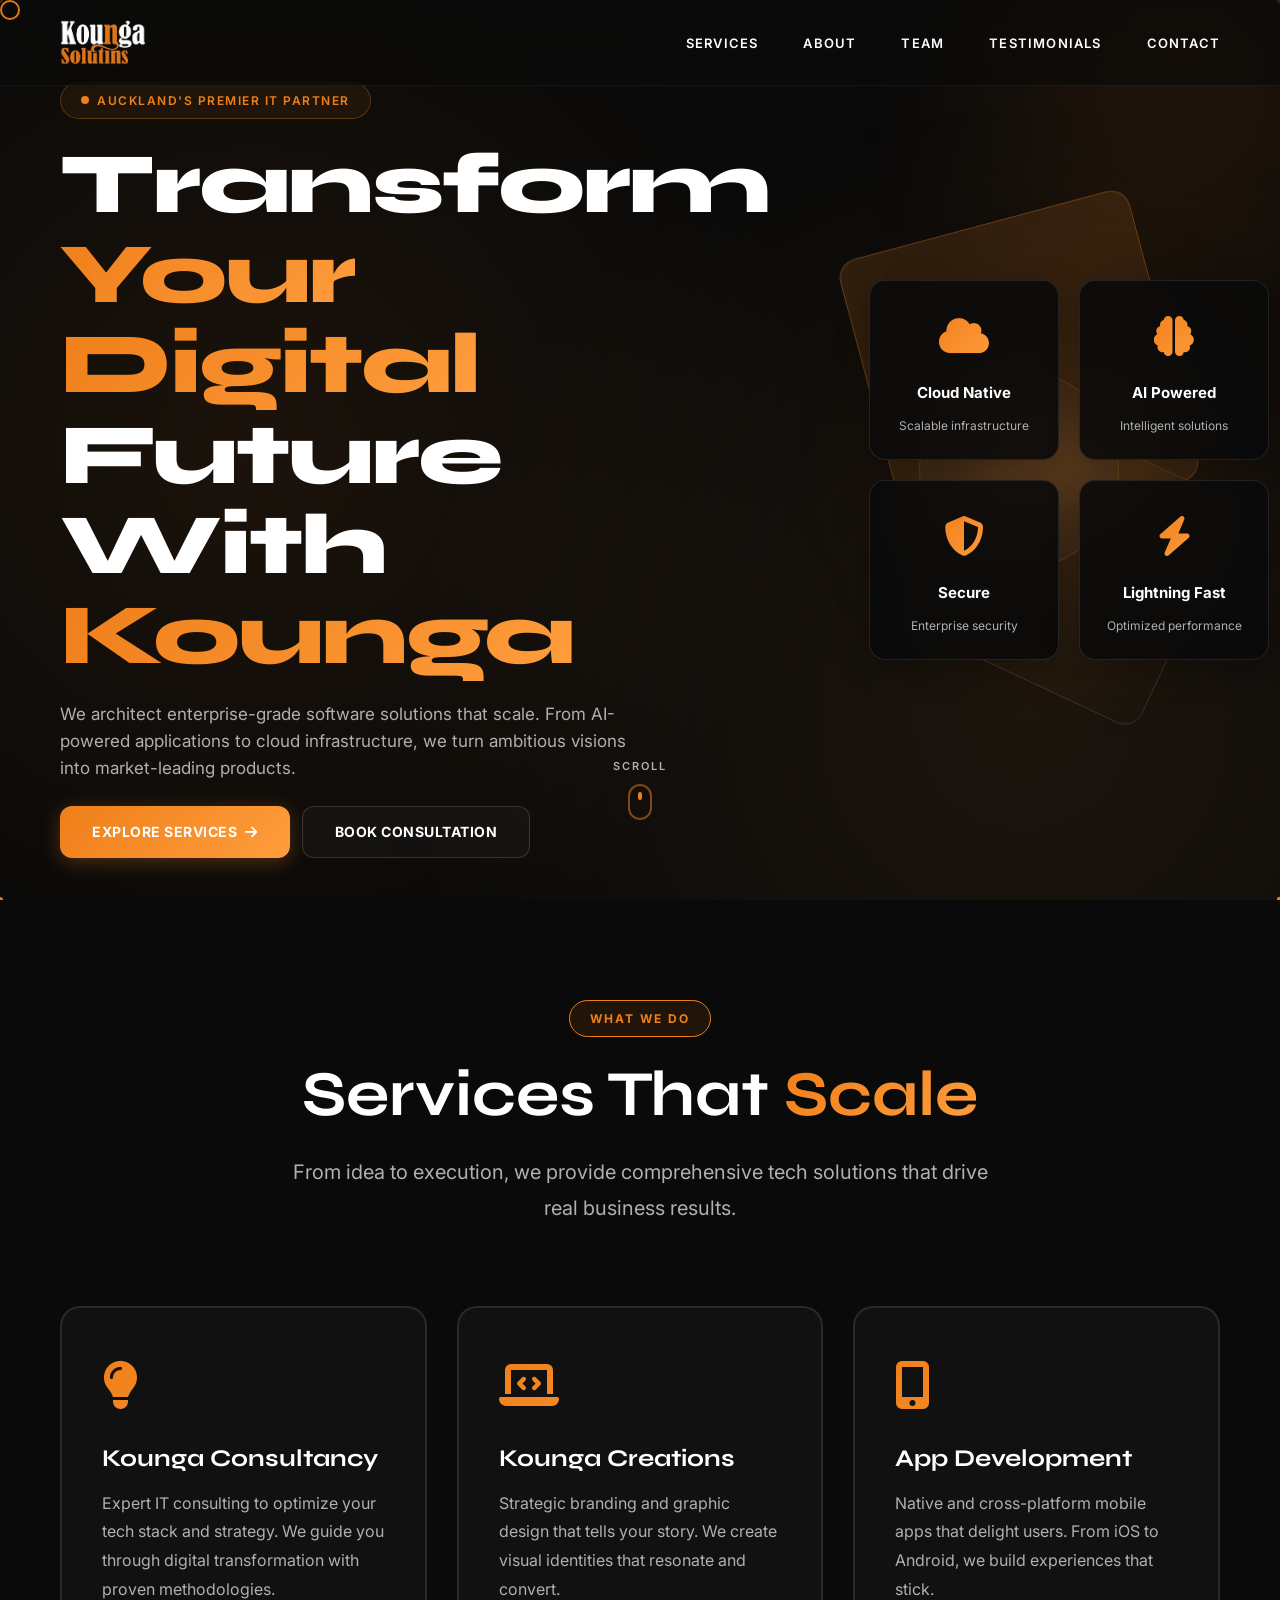
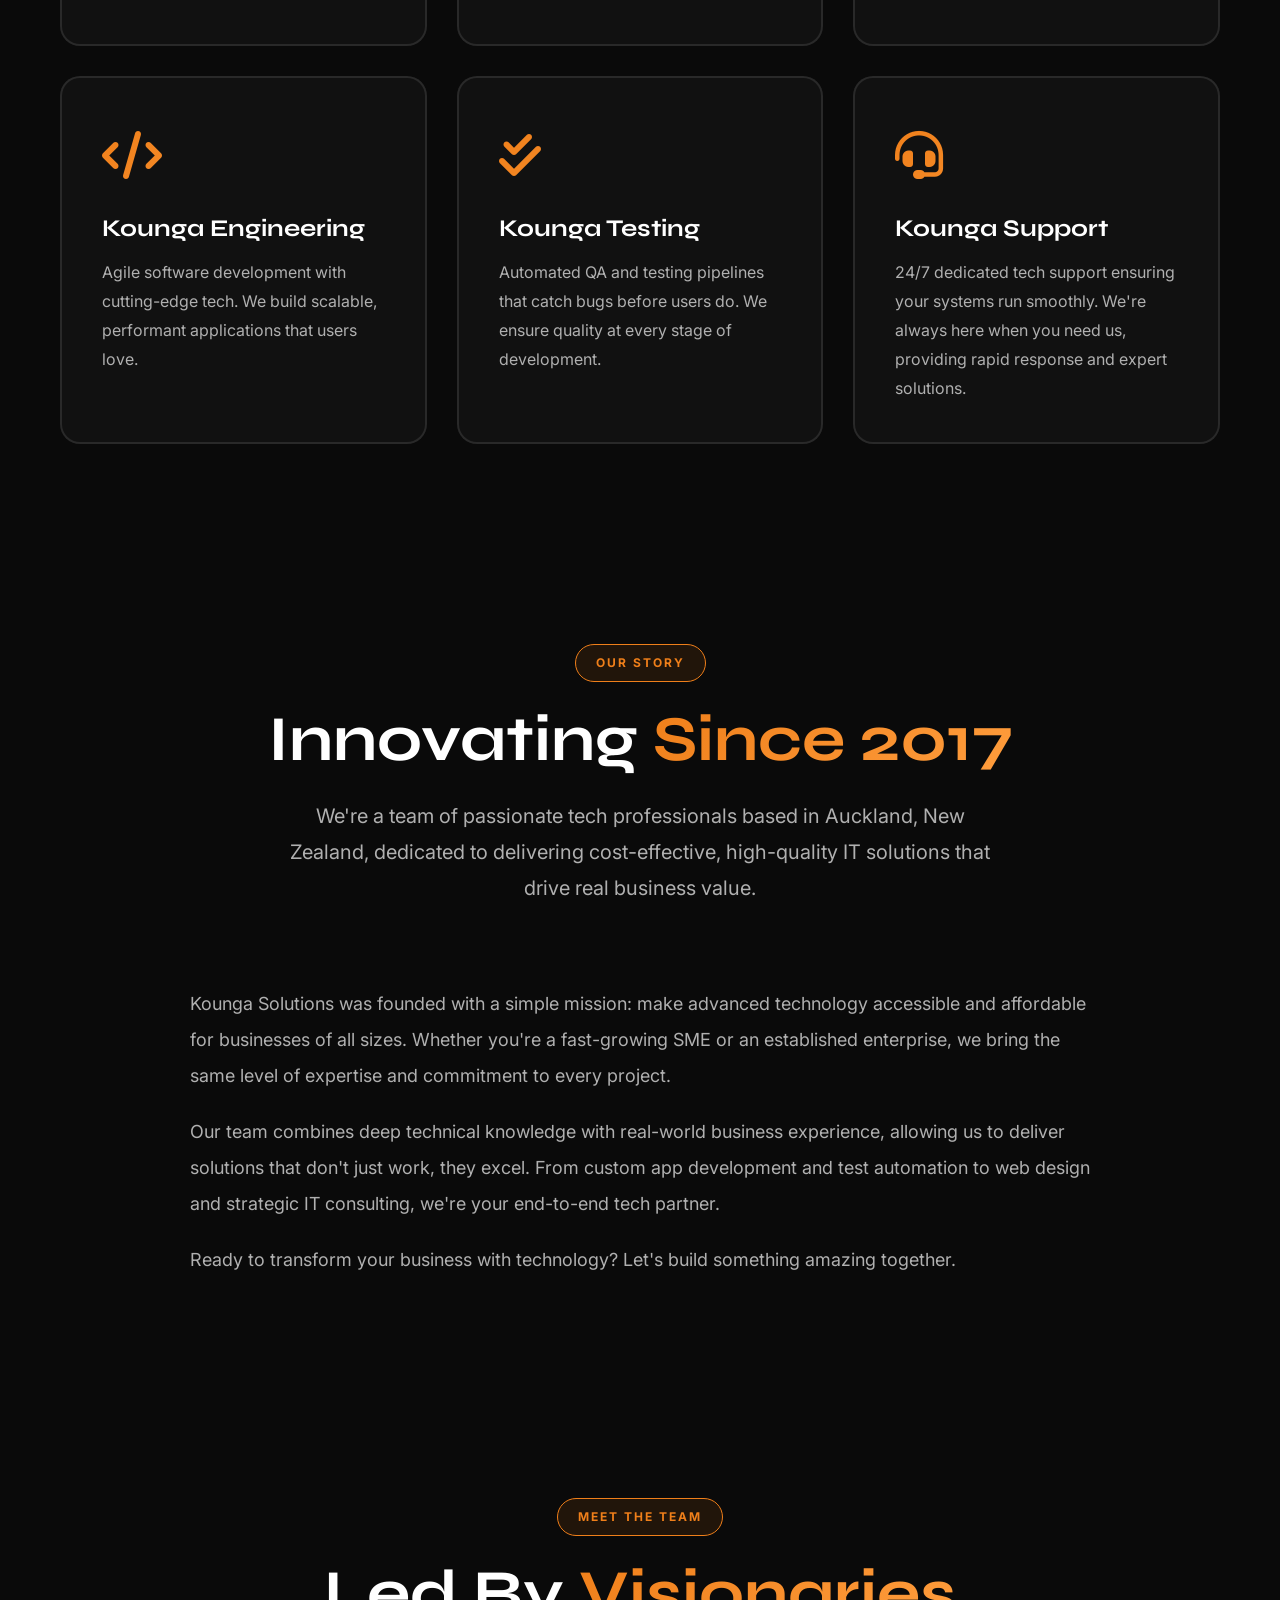
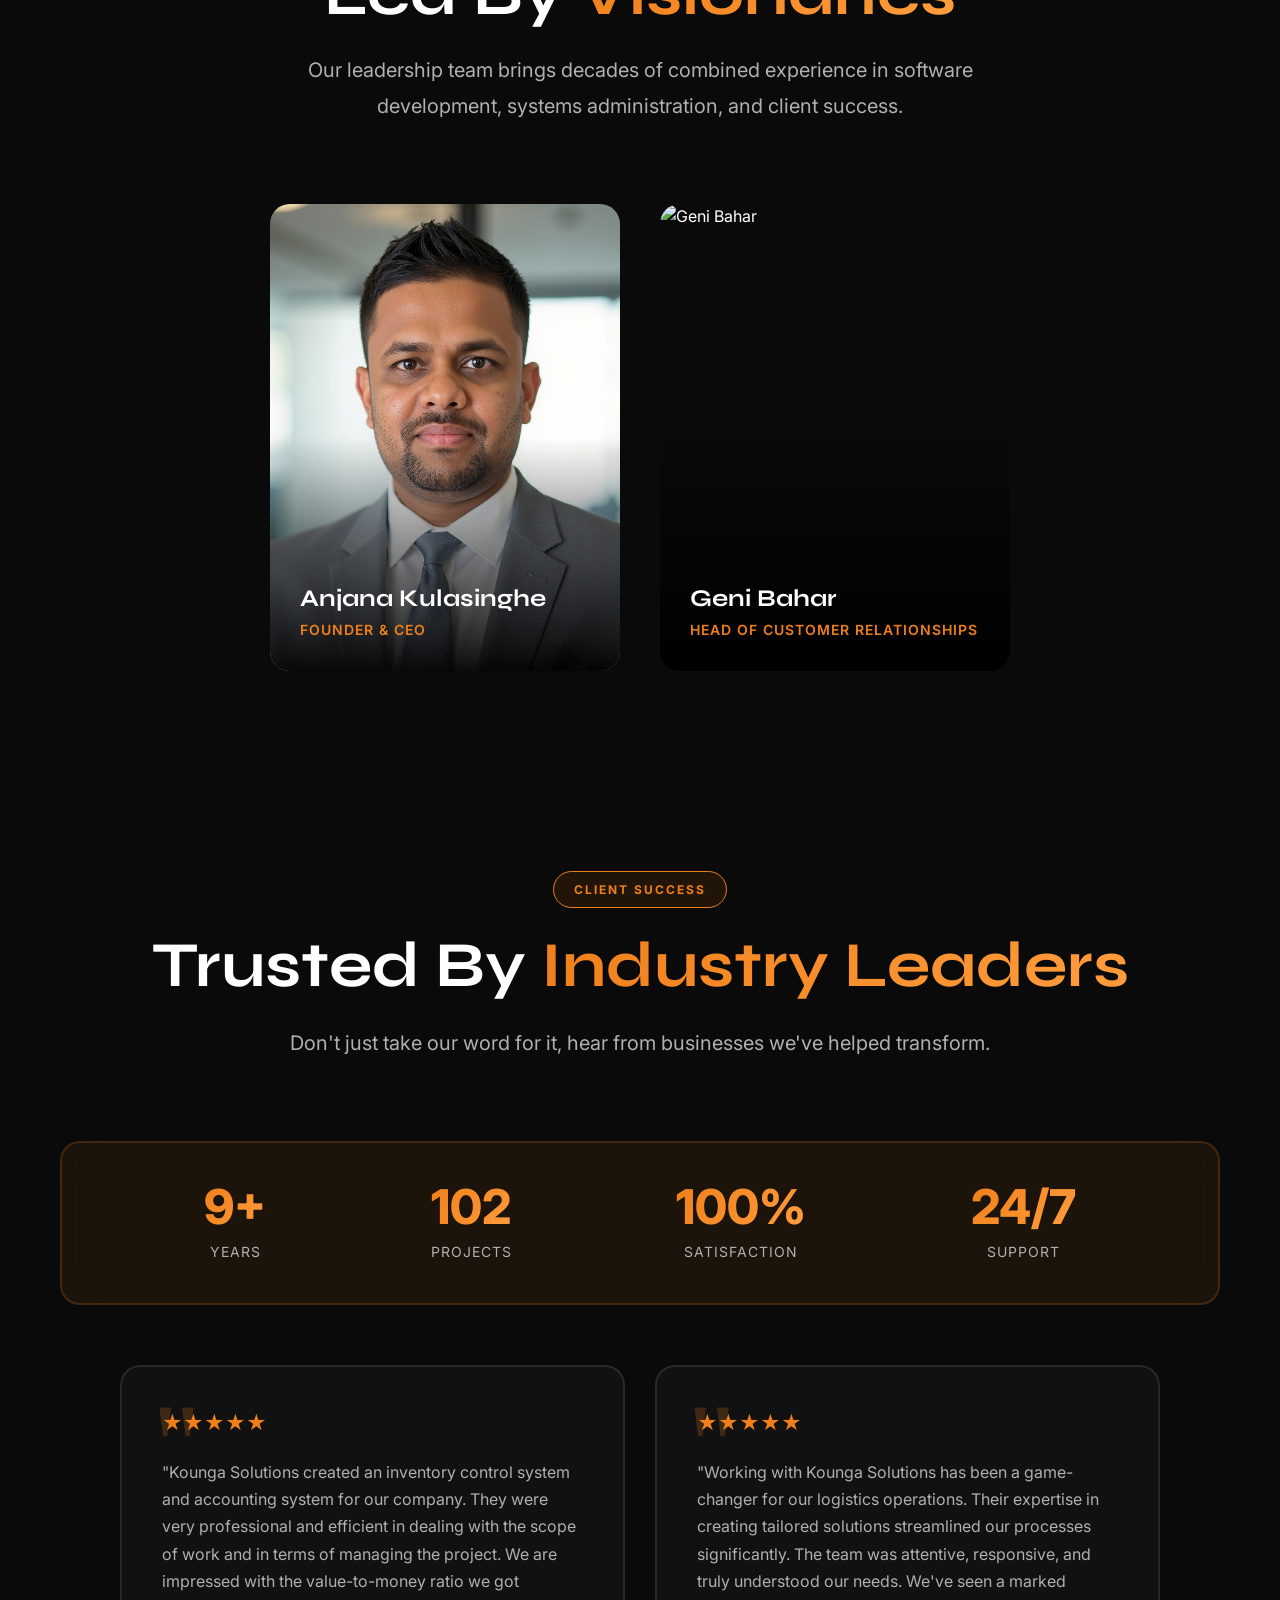
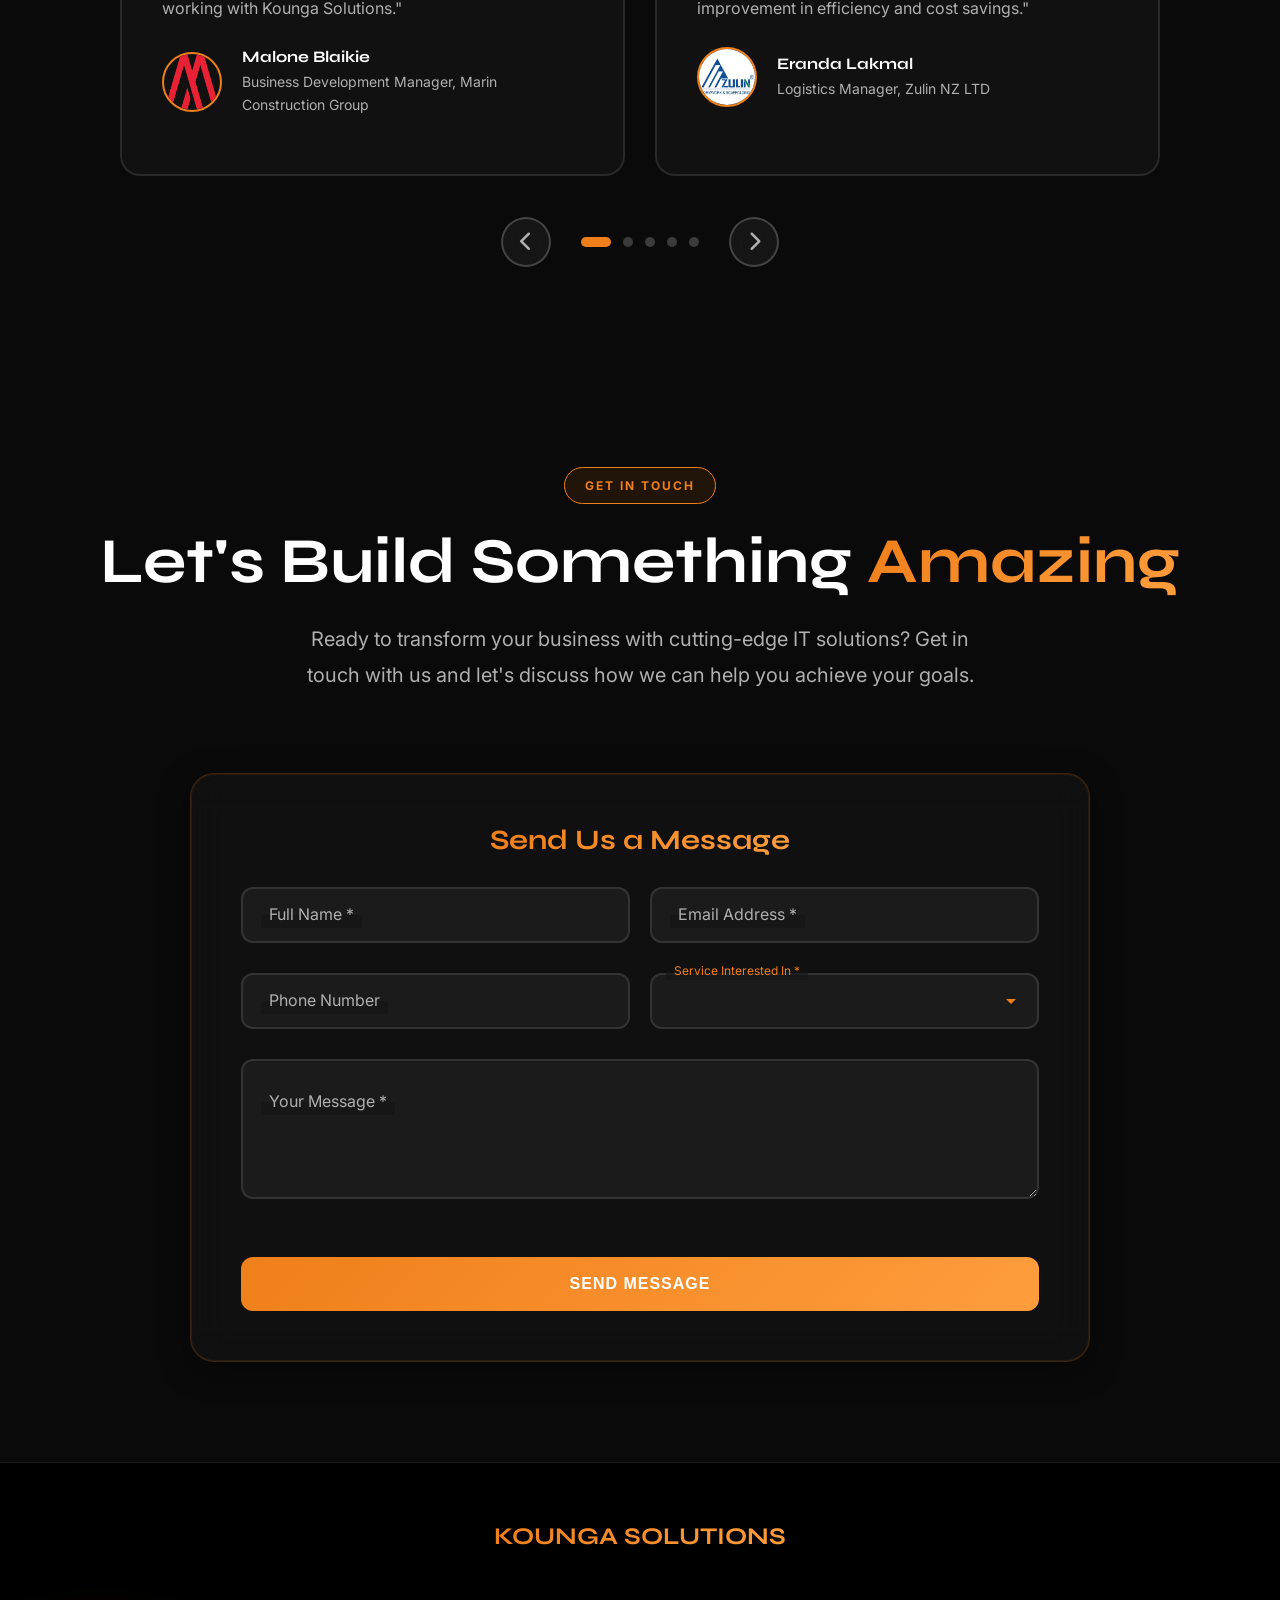
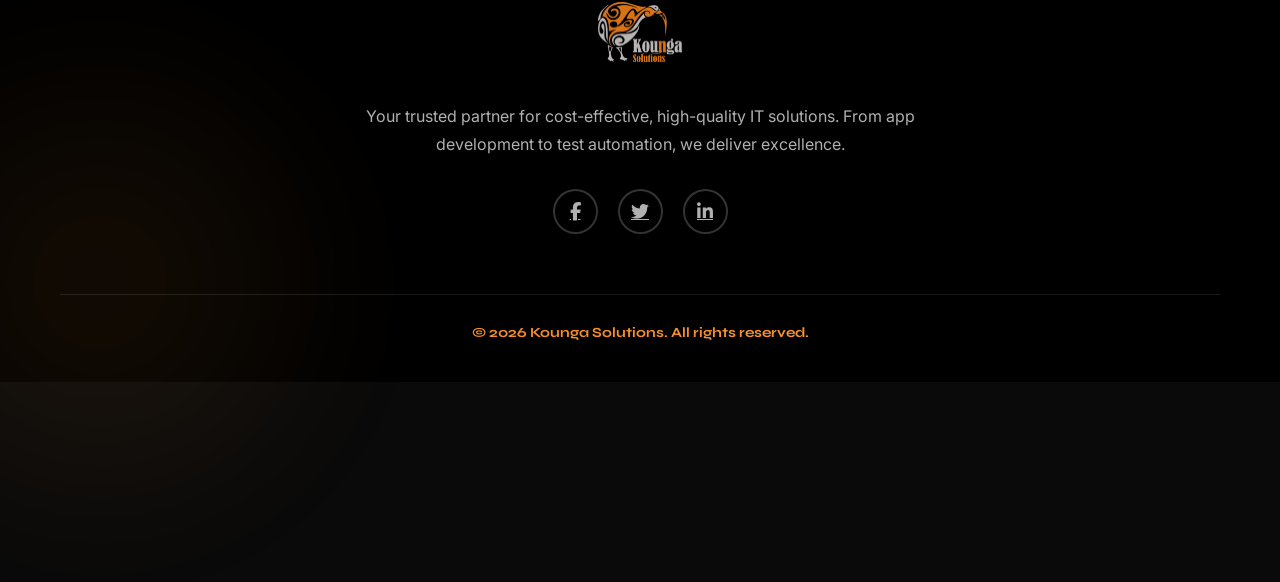
==== index.html @ 14ab942c "feat: replace Cloudflare Turnstile with hCaptcha for human verification in contact form" ====
<!DOCTYPE html>
<html lang="en">

<head>
    <!-- Google tag (gtag.js) -->
    <script async src="https://www.googletagmanager.com/gtag/js?id=G-C0F9498EJR"></script>
    <script>
        window.dataLayer = window.dataLayer || [];
        function gtag() { dataLayer.push(arguments); }
        gtag('js', new Date());

        gtag('config', 'G-C0F9498EJR');
    </script>

    <meta charset="UTF-8">
    <meta name="viewport" content="width=device-width, initial-scale=1.0">

    <!-- Primary Meta Tags -->
    <title>Kounga Solutions | Premium IT Solutions in Auckland, NZ</title>
    <meta name="title" content="Kounga Solutions | Premium IT Solutions in Auckland, NZ">
    <meta name="description"
        content="Auckland's premier IT solutions provider. Expert app development, test automation, web design, cloud infrastructure, and 24/7 tech support. Transform your business with cutting-edge technology.">
    <meta name="keywords"
        content="IT solutions Auckland, app development NZ, software development New Zealand, web design Auckland, test automation, QA testing, cloud solutions, tech support Auckland, mobile app development, custom software, IT consulting NZ">
    <meta name="author" content="Kounga Solutions">
    <meta name="robots" content="index, follow">
    <meta name="language" content="English">
    <meta name="revisit-after" content="7 days">
    <link rel="canonical" href="https://www.koungasolutions.co.nz/">

    <!-- Open Graph / Facebook -->
    <meta property="og:type" content="website">
    <meta property="og:url" content="https://www.koungasolutions.co.nz/">
    <meta property="og:title" content="Kounga Solutions | Premium IT Solutions in Auckland, NZ">
    <meta property="og:description"
        content="Auckland's premier IT solutions provider. Expert app development, test automation, web design, cloud infrastructure, and 24/7 tech support.">
    <meta property="og:image" content="https://www.koungasolutions.co.nz/assets/images/KoungaLogo.png">
    <meta property="og:site_name" content="Kounga Solutions">
    <meta property="og:locale" content="en_NZ">

    <!-- Twitter -->
    <meta name="twitter:card" content="summary_large_image">
    <meta name="twitter:url" content="https://www.koungasolutions.co.nz/">
    <meta name="twitter:title" content="Kounga Solutions | Premium IT Solutions in Auckland, NZ">
    <meta name="twitter:description"
        content="Auckland's premier IT solutions provider. Expert app development, test automation, web design, and cloud infrastructure.">
    <meta name="twitter:image" content="https://www.koungasolutions.co.nz/assets/images/KoungaLogo.png">
    <meta name="twitter:site" content="@KoungaSolutions">

    <!-- Favicons -->
    <link rel="icon" type="image/png" href="assets/images/KoungaLogo.png">
    <link rel="apple-touch-icon" href="assets/images/KoungaLogo.png">

    <!-- Geo Tags -->
    <meta name="geo.region" content="NZ-AUK">
    <meta name="geo.placename" content="Auckland">
    <meta name="geo.position" content="-36.848461;174.763336">
    <meta name="ICBM" content="-36.848461, 174.763336">

    <!-- Performance Optimization -->
    <link rel="preconnect" href="https://fonts.googleapis.com">
    <link rel="preconnect" href="https://fonts.gstatic.com" crossorigin>
    <link rel="dns-prefetch" href="https://cdnjs.cloudflare.com">
    <link rel="dns-prefetch" href="https://unpkg.com">

    <!-- Fonts -->
    <link rel="preconnect" href="https://fonts.googleapis.com">
    <link rel="preconnect" href="https://fonts.gstatic.com" crossorigin>
    <link
        href="https://fonts.googleapis.com/css2?family=Inter:wght@300;400;500;600;700;800;900&family=Syne:wght@400;500;600;700;800&display=swap"
        rel="stylesheet">

    <!-- Font Awesome -->
    <link rel="stylesheet" href="https://cdnjs.cloudflare.com/ajax/libs/font-awesome/6.5.1/css/all.min.css">

    <!-- AOS Animation Library -->
    <link href="https://unpkg.com/aos@2.3.1/dist/aos.css" rel="stylesheet">

    <!-- Main Stylesheet -->
    <link rel="stylesheet" href="assets/css/style.css">

    <!-- Web3Forms client script (renders hCaptcha, verified server-side by Web3Forms) -->
    <script src="https://web3forms.com/client/script.js" async defer></script>

    <!-- Structured Data (JSON-LD) -->
    <script type="application/ld+json">
    {
        "@context": "https://schema.org",
        "@type": "Organization",
        "name": "Kounga Solutions",
        "url": "https://www.koungasolutions.co.nz",
        "logo": "https://www.koungasolutions.co.nz/assets/images/KoungaLogo.png",
        "description": "Auckland's premier IT solutions provider specializing in app development, test automation, web design, and cloud infrastructure.",
        "email": "info@koungasolutions.co.nz",
        "telephone": "+64221873021",
        "address": {
            "@type": "PostalAddress",
            "streetAddress": "Hobsonville",
            "addressLocality": "Auckland",
            "addressCountry": "NZ"
        },
        "geo": {
            "@type": "GeoCoordinates",
            "latitude": "-36.848461",
            "longitude": "174.763336"
        },
        "sameAs": [
            "https://www.facebook.com/KoungaSolutions/",
            "https://twitter.com/KoungaSolutions",
            "https://www.linkedin.com/company/koungasolutions/"
        ],
        "foundingDate": "2017",
        "founder": {
            "@type": "Person",
            "name": "Anjana Kulasinghe"
        },
        "numberOfEmployees": {
            "@type": "QuantitativeValue",
            "value": "10"
        }
    }
    </script>

    <script type="application/ld+json">
    {
        "@context": "https://schema.org",
        "@type": "LocalBusiness",
        "name": "Kounga Solutions",
        "image": "https://www.koungasolutions.co.nz/assets/images/KoungaLogo.png",
        "@id": "https://www.koungasolutions.co.nz",
        "url": "https://www.koungasolutions.co.nz",
        "telephone": "+64221873021",
        "priceRange": "$$",
        "address": {
            "@type": "PostalAddress",
            "streetAddress": "Hobsonville",
            "addressLocality": "Auckland",
            "addressRegion": "Auckland",
            "postalCode": "0618",
            "addressCountry": "NZ"
        },
        "geo": {
            "@type": "GeoCoordinates",
            "latitude": -36.848461,
            "longitude": 174.763336
        },
        "openingHoursSpecification": {
            "@type": "OpeningHoursSpecification",
            "dayOfWeek": [
                "Monday",
                "Tuesday",
                "Wednesday",
                "Thursday",
                "Friday",
                "Saturday",
                "Sunday"
            ],
            "opens": "00:00",
            "closes": "23:59"
        },
        "aggregateRating": {
            "@type": "AggregateRating",
            "ratingValue": "5",
            "reviewCount": "5"
        }
    }
    </script>

    <script type="application/ld+json">
    {
        "@context": "https://schema.org",
        "@type": "ProfessionalService",
        "name": "Kounga Solutions",
        "image": "https://www.koungasolutions.co.nz/assets/images/KoungaLogo.png",
        "url": "https://www.koungasolutions.co.nz",
        "telephone": "+64221873021",
        "address": {
            "@type": "PostalAddress",
            "streetAddress": "Hobsonville",
            "addressLocality": "Auckland",
            "addressCountry": "NZ"
        },
        "priceRange": "$$",
        "serviceType": [
            "App Development",
            "Web Development",
            "Test Automation",
            "IT Consulting",
            "Tech Support",
            "Graphic Design",
            "Cloud Infrastructure",
            "Software Engineering"
        ],
        "areaServed": {
            "@type": "GeoCircle",
            "geoMidpoint": {
                "@type": "GeoCoordinates",
                "latitude": "-36.848461",
                "longitude": "174.763336"
            },
            "geoRadius": "50000"
        }
    }
    </script>

    <script type="application/ld+json">
    {
        "@context": "https://schema.org",
        "@type": "WebSite",
        "name": "Kounga Solutions",
        "url": "https://www.koungasolutions.co.nz",
        "potentialAction": {
            "@type": "SearchAction",
            "target": "https://www.koungasolutions.co.nz/?s={search_term_string}",
            "query-input": "required name=search_term_string"
        }
    }
    </script>
</head>

<body>
    <!-- Custom Cursor -->
    <div class="custom-cursor"></div>

    <!-- Animated Background -->
    <div class="bg-animated"></div>

    <!-- Particle Canvas -->
    <canvas id="particle-canvas"></canvas>

    <!-- Liquid Blobs -->
    <div class="liquid-blob liquid-blob-1"></div>
    <div class="liquid-blob liquid-blob-2"></div>

    <!-- Navigation -->
    <nav role="navigation" aria-label="Main navigation">
        <a href="#home" class="logo" aria-label="Kounga Solutions Home">
            <img src="assets/images/KoungaLogo.png" alt="Kounga Solutions">
        </a>
        <ul class="nav-links">
            <li><a href="#services">Services</a></li>
            <li><a href="#about">About</a></li>
            <li><a href="#team">Team</a></li>
            <li><a href="#testimonials">Testimonials</a></li>
            <li><a href="#contact-form">Contact</a></li>
        </ul>
        <div class="mobile-toggle" onclick="toggleMobileMenu()">
            <span></span>
            <span></span>
            <span></span>
        </div>
    </nav>

    <!-- Hero Section -->
    <section id="home" class="hero" role="banner" aria-label="Hero section">
        <div class="hero-content">
            <div class="hero-text">
                <div class="hero-badge">
                    Auckland's Premier IT Partner
                </div>

                <h1>
                    <span class="word">Transform</span> <span class="word gradient-text">Your</span><br>
                    <span class="word gradient-text">Digital</span> <span class="word">Future</span><br>
                    <span class="word">With</span> <span class="word gradient-text">Kounga</span>
                </h1>

                <p>We architect enterprise-grade software solutions that scale. From AI-powered applications to cloud
                    infrastructure, we turn ambitious visions into market-leading products.</p>

                <div class="hero-buttons">
                    <a href="#services" class="btn-primary">
                        <span>Explore Services</span>
                        <i class="fas fa-arrow-right"></i>
                    </a>
                    <a href="#contact-form" class="btn-secondary">
                        <span>Book Consultation</span>
                    </a>
                </div>
            </div>

            <div class="hero-visual">
                <div class="hero-showcase">
                    <div class="center-glow"></div>

                    <div class="geometric-shape shape-1"></div>
                    <div class="geometric-shape shape-2"></div>
                    <div class="geometric-shape shape-3"></div>

                    <div class="tech-stack">
                        <div class="tech-card">
                            <div class="tech-icon"><i class="fas fa-cloud"></i></div>
                            <div class="tech-name">Cloud Native</div>
                            <div class="tech-desc">Scalable infrastructure</div>
                        </div>

                        <div class="tech-card">
                            <div class="tech-icon"><i class="fas fa-brain"></i></div>
                            <div class="tech-name">AI Powered</div>
                            <div class="tech-desc">Intelligent solutions</div>
                        </div>

                        <div class="tech-card">
                            <div class="tech-icon"><i class="fas fa-shield-alt"></i></div>
                            <div class="tech-name">Secure</div>
                            <div class="tech-desc">Enterprise security</div>
                        </div>

                        <div class="tech-card">
                            <div class="tech-icon"><i class="fas fa-bolt"></i></div>
                            <div class="tech-name">Lightning Fast</div>
                            <div class="tech-desc">Optimized performance</div>
                        </div>
                    </div>
                </div>
            </div>
        </div>



        <div class="hero-scroll">
            <span class="hero-scroll-text">Scroll</span>
            <div class="hero-scroll-icon"></div>
        </div>
    </section>

    <!-- Services Section -->
    <section id="services" aria-label="Our services">
        <div class="section-header" data-aos="fade-up">
            <span class="section-tag">What We Do</span>
            <h2 class="section-title">Services That <span class="gradient-text">Scale</span></h2>
            <p class="section-subtitle">From idea to execution, we provide comprehensive tech solutions that drive real
                business results.</p>
        </div>

        <div class="services-grid">
            <div class="service-card" data-aos="fade-up" data-aos-delay="200">
                <div class="service-icon"><i class="fas fa-lightbulb"></i></div>
                <h3>Kounga Consultancy</h3>
                <p>Expert IT consulting to optimize your tech stack and strategy. We guide you through digital
                    transformation with proven methodologies.</p>
            </div>

            <div class="service-card" data-aos="fade-up" data-aos-delay="100">
                <div class="service-icon"><i class="fas fa-laptop-code"></i></div>
                <h3>Kounga Creations</h3>
                <p>Strategic branding and graphic design that tells your story. We create visual identities that
                    resonate and convert.</p>
            </div>

            <div class="service-card" data-aos="fade-up" data-aos-delay="200">
                <div class="service-icon"><i class="fas fa-mobile-alt"></i></div>
                <h3>App Development</h3>
                <p>Native and cross-platform mobile apps that delight users. From iOS to Android, we build experiences
                    that stick.</p>
            </div>

            <div class="service-card" data-aos="fade-up" data-aos-delay="0">
                <div class="service-icon"><i class="fas fa-code"></i></div>
                <h3>Kounga Engineering</h3>
                <p>Agile software development with cutting-edge tech. We build scalable, performant applications that
                    users love.</p>
            </div>

            <div class="service-card" data-aos="fade-up" data-aos-delay="100">
                <div class="service-icon"><i class="fas fa-check-double"></i></div>
                <h3>Kounga Testing</h3>
                <p>Automated QA and testing pipelines that catch bugs before users do. We ensure quality at every stage
                    of development.</p>
            </div>

            <div class="service-card" data-aos="fade-up" data-aos-delay="0">
                <div class="service-icon"><i class="fas fa-headset"></i></div>
                <h3>Kounga Support</h3>
                <p>24/7 dedicated tech support ensuring your systems run smoothly. We're always here when you need us,
                    providing rapid response and expert solutions.</p>
            </div>
        </div>
    </section>

    <!-- About Section -->
    <section id="about" aria-label="About us">
        <div class="section-header" data-aos="fade-up">
            <span class="section-tag">Our Story</span>
            <h2 class="section-title">Innovating <span class="gradient-text">Since 2017</span></h2>
            <p class="section-subtitle">We're a team of passionate tech professionals based in Auckland, New Zealand,
                dedicated to delivering cost-effective, high-quality IT solutions that drive real business value.</p>
        </div>

        <div class="about-content" data-aos="fade-up">
            <p>Kounga Solutions was founded with a simple mission: make advanced technology accessible and affordable
                for businesses of all sizes. Whether you're a fast-growing SME or an established enterprise, we bring
                the same level of expertise and commitment to every project.</p>

            <p>Our team combines deep technical knowledge with real-world business experience, allowing us to deliver
                solutions that don't just work, they excel. From custom app development and test automation to web
                design and strategic IT consulting, we're your end-to-end tech partner.</p>

            <p>Ready to transform your business with technology? Let's build something amazing together.</p>
        </div>
    </section>

    <!-- Team Section -->
    <section id="team" aria-label="Our team">
        <div class="section-header" data-aos="fade-up">
            <span class="section-tag">Meet The Team</span>
            <h2 class="section-title">Led By <span class="gradient-text">Visionaries</span></h2>
            <p class="section-subtitle">Our leadership team brings decades of combined experience in software
                development, systems administration, and client success.</p>
        </div>

        <div class="team-grid">
            <div class="team-card" data-aos="fade-up" data-aos-delay="0">
                <img src="assets/images/AnjanaKulasinghe.png" alt="Anjana Kulasinghe">
                <div class="team-overlay">
                    <h3>Anjana Kulasinghe</h3>
                    <p class="role">Founder & CEO</p>
                </div>
            </div>

            <div class="team-card" data-aos="fade-up" data-aos-delay="100">
                <img src="assets/images/Geni.png" alt="Geni Bahar">
                <div class="team-overlay">
                    <h3>Geni Bahar</h3>
                    <p class="role">Head of Customer Relationships</p>
                </div>
            </div>
        </div>
    </section>

    <!-- Testimonials Section -->
    <section id="testimonials" aria-label="Client testimonials">
        <div class="section-header" data-aos="fade-up">
            <span class="section-tag">Client Success</span>
            <h2 class="section-title">Trusted By <span class="gradient-text">Industry Leaders</span></h2>
            <p class="section-subtitle">Don't just take our word for it, hear from businesses we've helped transform.
            </p>
        </div>

        <!-- Stats Bar -->
        <div class="stats-bar" data-aos="fade-up">
            <div class="stat-item">
                <div class="stat-number" data-count="9">0</div>
                <div class="stat-label">Years</div>
            </div>
            <div class="stat-item">
                <div class="stat-number" data-count="150">0</div>
                <div class="stat-label">Projects</div>
            </div>
            <div class="stat-item">
                <div class="stat-number" data-count="100">0</div>
                <div class="stat-label">Satisfaction</div>
            </div>
            <div class="stat-item">
                <div class="stat-number" data-count="24">0</div>
                <div class="stat-label">Support</div>
            </div>
        </div>

        <div class="testimonials-container">
            <div class="testimonials-slider">
                <div class="testimonials-grid" id="testimonials-slider">
                    <div class="testimonial-card" data-aos="fade-up" data-aos-delay="0">
                        <div class="stars">★★★★★</div>
                        <p class="testimonial-text">"Kounga Solutions created an inventory control system and accounting
                            system for our company. They were very professional and efficient in dealing with the scope
                            of work and in terms of managing the project. We are impressed with the value-to-money ratio
                            we got working with Kounga Solutions."</p>
                        <div class="testimonial-author">
                            <img src="assets/images/Marin.png" alt="Marin Construction Group" class="author-img">
                            <div class="author-info">
                                <h4>Malone Blaikie</h4>
                                <p>Business Development Manager, Marin Construction Group</p>
                            </div>
                        </div>
                    </div>

                    <div class="testimonial-card" data-aos="fade-up" data-aos-delay="100">
                        <div class="stars">★★★★★</div>
                        <p class="testimonial-text">"Working with Kounga Solutions has been a game-changer for our
                            logistics operations. Their expertise in creating tailored solutions streamlined our
                            processes significantly. The team was attentive, responsive, and truly understood our needs.
                            We've seen a marked improvement in efficiency and cost savings."</p>
                        <div class="testimonial-author">
                            <img src="assets/images/Zulin.jpeg" alt="Zulin NZ LTD" class="author-img">
                            <div class="author-info">
                                <h4>Eranda Lakmal</h4>
                                <p>Logistics Manager, Zulin NZ LTD</p>
                            </div>
                        </div>
                    </div>

                    <div class="testimonial-card" data-aos="fade-up" data-aos-delay="200">
                        <div class="stars">★★★★★</div>
                        <p class="testimonial-text">"As a creative agency, we needed a reliable tech partner who could
                            bring our digital vision to life. Kounga Solutions delivered exceptional web development and
                            digital infrastructure that perfectly complements our visual storytelling. Their technical
                            expertise and understanding of creative workflows made the entire process seamless."</p>
                        <div class="testimonial-author">
                            <img src="assets/images/Muse.png" alt="Muse Digital" class="author-img">
                            <div class="author-info">
                                <h4>Kaupadhi</h4>
                                <p>Director, Muse Digital</p>
                            </div>
                        </div>
                    </div>

                    <div class="testimonial-card" data-aos="fade-up" data-aos-delay="0">
                        <div class="stars">★★★★★</div>
                        <p class="testimonial-text">"In real estate, having cutting-edge technology is crucial for
                            standing out. Kounga Solutions built a powerful CRM and marketing platform that helps me
                            sell properties others can't. Their digital solutions have become a competitive advantage in
                            the Auckland market. Exceptional work from start to finish."</p>
                        <div class="testimonial-author">
                            <img src="assets/images/Kevin.jpg" alt="Kevin Ratnayake" class="author-img">
                            <div class="author-info">
                                <h4>Kevin Ratnayake</h4>
                                <p>Real Estate Specialist</p>
                            </div>
                        </div>
                    </div>

                    <div class="testimonial-card" data-aos="fade-up" data-aos-delay="100">
                        <div class="stars">★★★★★</div>
                        <p class="testimonial-text">"Launching our e-commerce platform was a daunting task, but Kounga
                            Solutions made it effortless. They built a beautiful, fast, and secure online store that has
                            transformed how we connect with customers across New Zealand. Their ongoing support and
                            technical guidance have been invaluable to our growth."</p>
                        <div class="testimonial-author">
                            <img src="assets/images/NovaFeet.png" alt="Nova Feet" class="author-img">
                            <div class="author-info">
                                <h4>Rashmika</h4>
                                <p>Director, Nova Feet</p>
                            </div>
                        </div>
                    </div>
                </div>
            </div>

            <div class="carousel-nav">
                <div class="carousel-arrow" id="testimonial-prev">
                    <i class="fas fa-chevron-left"></i>
                </div>
                <div class="carousel-dots" id="testimonial-dots"></div>
                <div class="carousel-arrow" id="testimonial-next">
                    <i class="fas fa-chevron-right"></i>
                </div>
            </div>
        </div>
    </section>

    <!-- Contact Form Section -->
    <section class="contact-section" id="contact-form" aria-label="Contact form">
        <div class="section-header" data-aos="fade-up">
            <span class="section-tag">Get In Touch</span>
            <h2 class="section-title">Let's Build Something <span class="gradient-text">Amazing</span></h2>
            <p class="section-subtitle">Ready to transform your business with cutting-edge IT solutions? Get in touch
                with us and let's discuss how we can help you achieve your goals.</p>
        </div>

        <div class="contact-container">
            <div class="contact-form-wrapper" data-aos="fade-up">
                <h3><span class="gradient-text">Send Us a Message</span></h3>
                <form id="contactForm" action="https://api.web3forms.com/submit" method="POST">
                    <!-- Web3Forms Configuration -->
                    <!-- TODO: replace with your real Web3Forms access key from https://web3forms.com -->
                    <input type="hidden" name="access_key" value="22cadac6-0fa3-4c1f-8d49-bed7c2c4286a">
                    <input type="hidden" name="subject" value="New Contact Form Submission - Kounga Solutions">
                    <input type="hidden" name="from_name" value="Kounga Solutions Website">

                    <!-- Web3Forms honeypot (checked server-side): bots fill this, humans never see it -->
                    <input type="checkbox" name="botcheck" style="display:none" tabindex="-1" autocomplete="off">

                    <div class="form-row">
                        <div class="form-group">
                            <input type="text" name="name" id="name" placeholder=" " required>
                            <label for="name">Full Name *</label>
                        </div>

                        <div class="form-group">
                            <input type="email" name="email" id="email" placeholder=" " required>
                            <label for="email">Email Address *</label>
                        </div>
                    </div>

                    <div class="form-row">
                        <div class="form-group">
                            <input type="tel" name="phone" id="phone" placeholder=" ">
                            <label for="phone">Phone Number</label>
                        </div>

                        <div class="form-group">
                            <select name="service" id="service" required>
                                <option value="" disabled selected></option>
                                <option value="Web Development">Web Development</option>
                                <option value="Mobile App Development">Mobile App Development</option>
                                <option value="QA & Testing">QA & Testing</option>
                                <option value="IT Consulting">IT Consulting</option>
                                <option value="Tech Support">Tech Support</option>
                                <option value="Graphic Design">Graphic Design</option>
                                <option value="Other">Other</option>
                            </select>
                            <label for="service">Service Interested In *</label>
                        </div>
                    </div>

                    <div class="form-group">
                        <textarea name="message" id="message" placeholder=" " required></textarea>
                        <label for="message">Your Message *</label>
                    </div>

                    <!-- Human Verification (hCaptcha - free, verified server-side by Web3Forms) -->
                    <div class="verification-group">
                        <div class="h-captcha" data-captcha="true"></div>
                    </div>

                    <button type="submit" class="submit-btn">
                        <span>Send Message</span>
                    </button>

                    <div class="form-status" id="formStatus"></div>
                </form>
            </div>
        </div>
    </section>

    <!-- Footer -->
    <footer id="footer" role="contentinfo" aria-label="Site footer">
        <div class="footer-content">
            <h3 class="gradient-text">KOUNGA SOLUTIONS</h3>
            <img src="assets/images/KoungaLogo_Light.png" alt="Kounga Solutions">
            <p>Your trusted partner for cost-effective, high-quality IT solutions. From app development to test
                automation, we deliver excellence.</p>

            <div class="social-links">
                <a href="https://www.facebook.com/KoungaSolutions/" target="_blank" aria-label="Facebook">
                    <i class="fab fa-facebook-f"></i>
                </a>
                <a href="https://twitter.com/KoungaSolutions" target="_blank" aria-label="Twitter">
                    <i class="fab fa-twitter"></i>
                </a>
                <a href="https://www.linkedin.com/company/koungasolutions/" target="_blank" aria-label="LinkedIn">
                    <i class="fab fa-linkedin-in"></i>
                </a>
            </div>

            <div class="footer-bottom">
                <h4 class="gradient-text">&copy; 2026 Kounga Solutions. All rights reserved.</h4>
            </div>
        </div>
    </footer>

    <!-- AOS Library -->
    <script src="https://unpkg.com/aos@2.3.1/dist/aos.js"></script>

    <!-- Main JavaScript -->
    <script src="assets/js/main.js"></script>
</body>

</html>
---- assets/css/style.css ----
* {
    margin: 0;
    padding: 0;
    box-sizing: border-box;
}

html {
    overflow-x: hidden;
    width: 100%;
    max-width: 100%;
    position: relative;
}

:root {
    --bg-dark: #0a0a0a;
    --bg-darker: #000000;
    --text-primary: #ffffff;
    --text-secondary: #b0b0b0;
    --accent-orange: #ef7f1a;
    --accent-orange-light: #ff9d3d;
    --gradient-1: linear-gradient(135deg, #ef7f1a 0%, #ff9d3d 100%);
}

body {
    font-family: 'Inter', -apple-system, BlinkMacSystemFont, sans-serif;
    background: var(--bg-dark);
    color: var(--text-primary);
    line-height: 1.6;
    overflow-x: hidden;
    width: 100%;
    max-width: 100%;
    cursor: none;
}

/* Custom Cursor */
.custom-cursor {
    position: fixed;
    width: 20px;
    height: 20px;
    border: 2px solid var(--accent-orange);
    border-radius: 50%;
    pointer-events: none;
    z-index: 10000;
    transition: all 0.15s ease;
    mix-blend-mode: difference;
}

.custom-cursor.expand {
    width: 60px;
    height: 60px;
    border-color: var(--accent-orange-light);
    background: rgba(239, 127, 26, 0.1);
}

/* Animated Background */
.bg-animated {
    position: fixed;
    top: 0;
    left: 0;
    width: 100%;
    height: 100%;
    background:
        radial-gradient(circle at 20% 50%, rgba(239, 127, 26, 0.08) 0%, transparent 50%),
        radial-gradient(circle at 80% 80%, rgba(255, 157, 61, 0.08) 0%, transparent 50%);
    z-index: -1;
}

/* Particle Canvas */
#particle-canvas {
    position: fixed;
    top: 0;
    left: 0;
    width: 100%;
    height: 100%;
    z-index: 0;
    pointer-events: none;
}

/* Liquid Blob */
.liquid-blob {
    position: absolute;
    width: 600px;
    height: 600px;
    filter: blur(60px);
    opacity: 0.3;
    animation: blobMove 20s ease-in-out infinite;
    z-index: 0;
}

.liquid-blob-1 {
    top: -200px;
    right: -200px;
    background: radial-gradient(circle, rgba(239, 127, 26, 0.4) 0%, transparent 70%);
    animation-delay: 0s;
}

.liquid-blob-2 {
    bottom: -200px;
    left: -200px;
    background: radial-gradient(circle, rgba(255, 157, 61, 0.3) 0%, transparent 70%);
    animation-delay: 10s;
}

@keyframes blobMove {

    0%,
    100% {
        transform: translate(0, 0) scale(1);
    }

    25% {
        transform: translate(100px, -100px) scale(1.1);
    }

    50% {
        transform: translate(-50px, 100px) scale(0.9);
    }

    75% {
        transform: translate(50px, 50px) scale(1.05);
    }
}

/* Typography */
h1,
h2,
h3,
h4,
h5,
h6 {
    font-family: 'Syne', sans-serif;
    font-weight: 700;
    line-height: 1.2;
}

.gradient-text {
    background: var(--gradient-1);
    -webkit-background-clip: text;
    -webkit-text-fill-color: transparent;
    background-clip: text;
}

/* Navigation */
nav {
    position: fixed;
    top: 0;
    left: 0;
    right: 0;
    max-width: 1400px;
    margin: 0 auto;
    padding: 20px 60px;
    display: flex;
    justify-content: space-between;
    align-items: center;
    z-index: 1000;
    background: rgba(10, 10, 10, 0.7);
    backdrop-filter: blur(20px) saturate(180%);
    border-bottom: 1px solid rgba(239, 127, 26, 0.1);
    box-sizing: border-box;
    transition: all 0.4s cubic-bezier(0.4, 0, 0.2, 1);
}

nav::before {
    content: '';
    position: absolute;
    top: 0;
    left: 0;
    right: 0;
    height: 1px;
    background: linear-gradient(90deg, transparent, rgba(239, 127, 26, 0.5), transparent);
    opacity: 0;
    transition: opacity 0.4s;
}

nav.scrolled {
    padding: 12px 60px;
    background: rgba(10, 10, 10, 0.95);
    box-shadow: 0 4px 30px rgba(0, 0, 0, 0.3);
}

nav.scrolled::before {
    opacity: 1;
}

.logo {
    display: flex;
    align-items: center;
    text-decoration: none;
    position: relative;
    z-index: 1002;
}

.logo img {
    height: 45px;
    width: auto;
    transition: all 0.4s cubic-bezier(0.4, 0, 0.2, 1);
    filter: drop-shadow(0 0 10px rgba(239, 127, 26, 0));
}

.logo:hover img {
    transform: scale(1.08) rotate(-2deg);
    filter: drop-shadow(0 0 15px rgba(239, 127, 26, 0.5));
}

.nav-links {
    display: flex;
    gap: 45px;
    list-style: none;
    align-items: center;
}

.nav-links a {
    position: relative;
    color: var(--text-primary);
    text-decoration: none;
    font-weight: 600;
    font-size: 13px;
    text-transform: uppercase;
    letter-spacing: 1.2px;
    transition: all 0.3s cubic-bezier(0.4, 0, 0.2, 1);
    padding: 8px 0;
}

.nav-links a::before {
    content: '';
    position: absolute;
    bottom: 0;
    left: 0;
    width: 0;
    height: 2px;
    background: var(--gradient-1);
    transition: width 0.4s cubic-bezier(0.4, 0, 0.2, 1);
}

.nav-links a::after {
    content: '';
    position: absolute;
    bottom: -2px;
    left: 50%;
    transform: translateX(-50%) scale(0);
    width: 6px;
    height: 6px;
    background: var(--accent-orange);
    border-radius: 50%;
    transition: transform 0.3s cubic-bezier(0.4, 0, 0.2, 1);
    box-shadow: 0 0 10px rgba(239, 127, 26, 0.8);
}

.nav-links a:hover {
    color: var(--accent-orange);
    text-shadow: 0 0 20px rgba(239, 127, 26, 0.3);
}

.nav-links a:hover::before {
    width: 100%;
}

.nav-links a:hover::after {
    transform: translateX(-50%) scale(1);
}

.mobile-toggle {
    display: none;
    flex-direction: column;
    gap: 5px;
    cursor: pointer;
    z-index: 1002;
    padding: 8px;
    background: rgba(239, 127, 26, 0.1);
    border-radius: 8px;
    border: 1px solid rgba(239, 127, 26, 0.2);
    transition: all 0.3s;
}

.mobile-toggle:hover {
    background: rgba(239, 127, 26, 0.2);
    border-color: rgba(239, 127, 26, 0.4);
    transform: scale(1.05);
}

.mobile-toggle span {
    display: block;
    width: 24px;
    height: 2px;
    background: var(--accent-orange);
    border-radius: 2px;
    transition: all 0.3s cubic-bezier(0.4, 0, 0.2, 1);
}

.mobile-toggle.active span:nth-child(1) {
    transform: rotate(45deg) translate(6px, 6px);
}

.mobile-toggle.active span:nth-child(2) {
    opacity: 0;
    transform: translateX(20px);
}

.mobile-toggle.active span:nth-child(3) {
    transform: rotate(-45deg) translate(6px, -6px);
}

@media (max-width: 1024px) {
    .nav-links {
        display: flex;
        position: fixed;
        top: 80px;
        right: 20px;
        width: 320px;
        max-height: 0;
        overflow: hidden;
        background: rgba(10, 10, 10, 0.95);
        backdrop-filter: blur(30px) saturate(180%);
        flex-direction: column;
        gap: 0;
        border-radius: 16px;
        border: 1px solid rgba(239, 127, 26, 0.2);
        box-shadow: 0 8px 32px rgba(0, 0, 0, 0.4), 0 0 0 1px rgba(239, 127, 26, 0.1) inset;
        transition: max-height 0.5s cubic-bezier(0.4, 0, 0.2, 1), opacity 0.3s, transform 0.3s;
        opacity: 0;
        transform: translateY(-10px) scale(0.95);
        transform-origin: top right;
        z-index: 998;
    }

    .nav-links.active {
        max-height: 400px;
        opacity: 1;
        transform: translateY(0) scale(1);
        padding: 15px 0;
    }

    .nav-links li {
        width: 100%;
        border-bottom: 1px solid rgba(255, 255, 255, 0.05);
    }

    .nav-links li:last-child {
        border-bottom: none;
    }

    .nav-links a {
        display: block;
        width: 100%;
        padding: 16px 24px;
        font-size: 14px;
        border-left: 3px solid transparent;
        transition: all 0.3s;
    }

    .nav-links a::before {
        display: none;
    }

    .nav-links a::after {
        display: none;
    }

    .nav-links a:hover {
        background: rgba(239, 127, 26, 0.1);
        border-left-color: var(--accent-orange);
        padding-left: 28px;
    }
}

@media (max-width: 768px) {
    .nav-links {
        right: 15px;
        width: calc(100vw - 30px);
        max-width: 340px;
    }
}

/* Hero Section */
.hero {
    height: 100vh;
    height: 100dvh;
    width: 100%;
    max-width: 1400px;
    margin: 0 auto;
    display: flex;
    align-items: center;
    justify-content: center;
    padding: 80px 60px 40px 60px;
    position: relative;
    overflow: hidden;
    box-sizing: border-box;
    z-index: 1;
}

.hero-content {
    position: relative;
    z-index: 1;
    max-width: 100%;
    width: 100%;
    padding: 0;
    display: grid;
    grid-template-columns: 1.2fr 1fr;
    gap: 100px;
    align-items: center;
    box-sizing: border-box;
}

.hero-text {
    position: relative;
    width: 100%;
    max-width: 100%;
}

.hero-badge {
    display: inline-flex;
    align-items: center;
    gap: 8px;
    padding: 8px 20px;
    background: rgba(239, 127, 26, 0.08);
    backdrop-filter: blur(20px);
    border: 1px solid rgba(239, 127, 26, 0.3);
    border-radius: 50px;
    color: var(--accent-orange);
    font-size: 12px;
    font-weight: 600;
    text-transform: uppercase;
    letter-spacing: 1.5px;
    margin-bottom: 20px;
    animation: slideDown 0.8s ease-out;
    max-width: 100%;
    box-sizing: border-box;
}

.hero-badge::before {
    content: '';
    width: 8px;
    height: 8px;
    background: var(--accent-orange);
    border-radius: 50%;
    animation: pulse 2s ease-in-out infinite;
}

@keyframes pulse {

    0%,
    100% {
        opacity: 1;
        transform: scale(1);
    }

    50% {
        opacity: 0.5;
        transform: scale(1.2);
    }
}

@keyframes slideDown {
    from {
        opacity: 0;
        transform: translateY(-30px);
    }

    to {
        opacity: 1;
        transform: translateY(0);
    }
}

.hero-text h1 {
    font-size: clamp(38px, 7vw, 86px);
    margin-bottom: 20px;
    line-height: 1.05;
    font-weight: 800;
    letter-spacing: -2px;
}

.hero-text h1 .word {
    display: inline-block;
    animation: fadeInUp 0.6s ease-out backwards;
    transition: transform 0.3s ease;
}

.hero-text h1 .word:hover {
    transform: translateY(-4px);
}

.hero-text h1 .word:nth-child(1) {
    animation-delay: 0.1s;
}

.hero-text h1 .word:nth-child(2) {
    animation-delay: 0.2s;
}

.hero-text h1 .word:nth-child(3) {
    animation-delay: 0.3s;
}

.hero-text h1 .word:nth-child(4) {
    animation-delay: 0.4s;
}

.hero-text h1 .word:nth-child(5) {
    animation-delay: 0.5s;
}

.hero-text h1 .word:nth-child(6) {
    animation-delay: 0.6s;
}

@keyframes fadeInUp {
    from {
        opacity: 0;
        transform: translateY(30px);
    }

    to {
        opacity: 1;
        transform: translateY(0);
    }
}

.gradient-text {
    background: linear-gradient(135deg, #ef7f1a 0%, #ff9d3d 50%, #ffc371 100%);
    -webkit-background-clip: text;
    -webkit-text-fill-color: transparent;
    background-clip: text;
    animation: gradientShift 5s ease infinite;
    background-size: 200% 200%;
}

@keyframes gradientShift {

    0%,
    100% {
        background-position: 0% 50%;
    }

    50% {
        background-position: 100% 50%;
    }
}

.hero-text p {
    font-size: 17px;
    color: var(--text-secondary);
    margin-bottom: 24px;
    line-height: 1.6;
    max-width: 600px;
    animation: fadeIn 0.8s ease-out 0.7s backwards;
}

@keyframes fadeIn {
    from {
        opacity: 0;
    }

    to {
        opacity: 1;
    }
}

.hero-buttons {
    display: flex;
    gap: 12px;
    flex-wrap: wrap;
    animation: fadeIn 0.8s ease-out 0.9s backwards;
}

.btn-primary,
.btn-secondary {
    padding: 14px 32px;
    font-size: 14px;
    font-weight: 700;
    text-decoration: none;
    border-radius: 12px;
    transition: all 0.3s cubic-bezier(0.4, 0, 0.2, 1);
    display: inline-flex;
    align-items: center;
    gap: 8px;
    text-transform: uppercase;
    letter-spacing: 0.5px;
    position: relative;
    overflow: hidden;
}

.btn-primary::before,
.btn-secondary::before {
    content: '';
    position: absolute;
    inset: 0;
    background: linear-gradient(135deg, rgba(255, 255, 255, 0.2) 0%, transparent 100%);
    transform: translateX(-100%);
    transition: transform 0.6s ease;
}

.btn-primary:hover::before,
.btn-secondary:hover::before {
    transform: translateX(100%);
}

.btn-primary {
    background: var(--gradient-1);
    color: white;
    border: none;
    box-shadow: 0 4px 20px rgba(239, 127, 26, 0.3);
}

.btn-primary:hover {
    transform: translateY(-2px) scale(1.02);
    box-shadow: 0 8px 30px rgba(239, 127, 26, 0.5);
}

.btn-primary:active {
    transform: translateY(0) scale(0.98);
}

.btn-secondary {
    background: rgba(255, 255, 255, 0.03);
    color: var(--text-primary);
    border: 1px solid rgba(255, 255, 255, 0.15);
    backdrop-filter: blur(10px);
}

.btn-secondary:hover {
    border-color: var(--accent-orange);
    background: rgba(239, 127, 26, 0.08);
    transform: translateY(-2px) scale(1.02);
}

.btn-secondary:active {
    transform: translateY(0) scale(0.98);
}

/* Hero Visual */
.hero-visual {
    position: relative;
    animation: fadeIn 0.8s ease-out 0.5s backwards;
}

.hero-showcase {
    position: relative;
    height: 600px;
    display: flex;
    align-items: center;
    justify-content: center;
}

/* Geometric Shapes */
.geometric-shape {
    position: absolute;
    border-radius: 20px;
    transition: all 0.6s cubic-bezier(0.4, 0, 0.2, 1);
}

.shape-1 {
    width: 300px;
    height: 300px;
    background: linear-gradient(135deg, rgba(239, 127, 26, 0.15) 0%, rgba(255, 157, 61, 0.1) 100%);
    border: 1px solid rgba(239, 127, 26, 0.3);
    backdrop-filter: blur(20px);
    top: 50px;
    right: 100px;
    transform: rotate(-15deg);
    animation: float1 8s ease-in-out infinite;
}

.shape-2 {
    width: 250px;
    height: 250px;
    background: linear-gradient(135deg, rgba(255, 157, 61, 0.1) 0%, transparent 100%);
    border: 1px solid rgba(255, 255, 255, 0.1);
    backdrop-filter: blur(20px);
    bottom: 80px;
    left: 80px;
    transform: rotate(25deg);
    animation: float2 10s ease-in-out infinite;
}

.shape-3 {
    width: 200px;
    height: 200px;
    background: rgba(255, 255, 255, 0.03);
    border: 1px solid rgba(239, 127, 26, 0.2);
    backdrop-filter: blur(20px);
    top: 200px;
    left: 50px;
    border-radius: 50%;
    animation: float3 12s ease-in-out infinite;
}

@keyframes float1 {

    0%,
    100% {
        transform: rotate(-15deg) translateY(0);
    }

    50% {
        transform: rotate(-15deg) translateY(-30px);
    }
}

@keyframes float2 {

    0%,
    100% {
        transform: rotate(25deg) translateY(0);
    }

    50% {
        transform: rotate(25deg) translateY(30px);
    }
}

@keyframes float3 {

    0%,
    100% {
        transform: translateX(0);
    }

    50% {
        transform: translateX(20px);
    }
}

/* Tech Stack Cards */
.tech-stack {
    position: relative;
    z-index: 5;
    display: grid;
    grid-template-columns: repeat(2, 1fr);
    gap: 20px;
    width: 400px;
    max-width: 100%;
}

.tech-card {
    background: rgba(10, 10, 10, 0.9);
    backdrop-filter: blur(20px);
    border: 1px solid rgba(255, 255, 255, 0.1);
    border-radius: 16px;
    padding: 24px;
    display: flex;
    flex-direction: column;
    align-items: center;
    gap: 12px;
    transition: all 0.4s cubic-bezier(0.4, 0, 0.2, 1);
    box-shadow: 0 8px 32px rgba(0, 0, 0, 0.3);
    animation: fadeInUp 0.6s ease-out backwards;
}

.tech-card:nth-child(1) {
    animation-delay: 0.6s;
}

.tech-card:nth-child(2) {
    animation-delay: 0.7s;
}

.tech-card:nth-child(3) {
    animation-delay: 0.8s;
}

.tech-card:nth-child(4) {
    animation-delay: 0.9s;
}

.tech-card:hover {
    transform: translateY(-8px);
    border-color: var(--accent-orange);
    box-shadow:
        0 16px 48px rgba(0, 0, 0, 0.4),
        0 0 40px rgba(239, 127, 26, 0.3);
}

.tech-icon {
    font-size: 40px;
    background: var(--gradient-1);
    -webkit-background-clip: text;
    -webkit-text-fill-color: transparent;
    background-clip: text;
}

.tech-name {
    font-size: 15px;
    font-weight: 700;
    color: var(--text-primary);
    text-align: center;
}

.tech-desc {
    font-size: 12px;
    color: var(--text-secondary);
    text-align: center;
    line-height: 1.5;
}

/* Center Glow */
.center-glow {
    position: absolute;
    top: 50%;
    left: 50%;
    transform: translate(-50%, -50%);
    width: 400px;
    height: 400px;
    background: radial-gradient(circle, rgba(239, 127, 26, 0.2) 0%, transparent 70%);
    filter: blur(60px);
    animation: pulse 4s ease-in-out infinite;
    z-index: 0;
}

@keyframes pulse {

    0%,
    100% {
        opacity: 0.5;
        transform: translate(-50%, -50%) scale(1);
    }

    50% {
        opacity: 0.8;
        transform: translate(-50%, -50%) scale(1.1);
    }
}

/* Scroll Indicator */
.hero-scroll {
    position: absolute;
    bottom: 80px;
    /* Moved up as requested */
    left: 50%;
    transform: translateX(-50%);
    z-index: 100;
    display: flex;
    flex-direction: column;
    align-items: center;
    gap: 8px;
    animation: fadeIn 1s ease-out 1.2s backwards;
    transition: opacity 0.3s ease;
}

.hero-scroll-text {
    font-size: 11px;
    text-transform: uppercase;
    letter-spacing: 2px;
    color: var(--text-secondary);
    font-weight: 600;
}

.hero-scroll-icon {
    width: 24px;
    height: 36px;
    border: 2px solid rgba(239, 127, 26, 0.5);
    border-radius: 12px;
    position: relative;
    animation: bounce 2s ease-in-out infinite;
}

.hero-scroll-icon::before {
    content: '';
    position: absolute;
    top: 6px;
    left: 50%;
    transform: translateX(-50%);
    width: 4px;
    height: 8px;
    background: var(--accent-orange);
    border-radius: 2px;
    animation: scrollDot 2s ease-in-out infinite;
}

@keyframes scrollDot {

    0%,
    100% {
        transform: translateX(-50%) translateY(0);
        opacity: 1;
    }

    50% {
        transform: translateX(-50%) translateY(12px);
        opacity: 0.3;
    }
}

@keyframes bounce {

    0%,
    100% {
        transform: translateY(0);
    }

    50% {
        transform: translateY(8px);
    }
}

/* Stats Bar */
.stats-bar {
    max-width: 1200px;
    width: 100%;
    margin: 10px auto 60px auto;
    padding: 40px 60px;
    display: flex;
    justify-content: space-around;
    background: rgba(239, 127, 26, 0.08);
    backdrop-filter: blur(20px);
    border: 2px solid rgba(239, 127, 26, 0.2);
    border-radius: 20px;
    position: relative;
    z-index: 10;
    box-sizing: border-box;
}

.stat-item {
    text-align: center;
}

.stat-number {
    font-size: 48px;
    font-weight: 800;
    background: var(--gradient-1);
    -webkit-background-clip: text;
    -webkit-text-fill-color: transparent;
    background-clip: text;
    line-height: 1;
    margin-bottom: 10px;
}

.stat-label {
    font-size: 14px;
    color: var(--text-secondary);
    text-transform: uppercase;
    letter-spacing: 1px;
}

/* Sections */
section {
    padding: 100px 60px;
    max-width: 1400px;
    width: 100%;
    margin: 0 auto;
    box-sizing: border-box;
}

.section-header {
    text-align: center;
    margin-bottom: 80px;
}

.section-tag {
    display: inline-block;
    padding: 8px 20px;
    background: rgba(239, 127, 26, 0.1);
    border: 1px solid var(--accent-orange);
    border-radius: 50px;
    color: var(--accent-orange);
    font-size: 12px;
    font-weight: 700;
    text-transform: uppercase;
    letter-spacing: 2px;
    margin-bottom: 20px;
}

.section-title {
    font-size: clamp(40px, 6vw, 64px);
    margin-bottom: 20px;
}

.section-subtitle {
    font-size: 20px;
    color: var(--text-secondary);
    max-width: 700px;
    margin: 0 auto;
    line-height: 1.8;
}

/* Services Grid */
.services-grid {
    display: grid;
    grid-template-columns: repeat(auto-fit, minmax(300px, 1fr));
    gap: 30px;
    width: 100%;
}

.service-card {
    background: rgba(255, 255, 255, 0.03);
    border: 2px solid rgba(255, 255, 255, 0.1);
    border-radius: 20px;
    padding: 40px;
    transition: all 0.4s;
    position: relative;
    overflow: hidden;
}

.service-card::before {
    content: '';
    position: absolute;
    top: 0;
    left: 0;
    width: 100%;
    height: 4px;
    background: var(--gradient-1);
    transform: scaleX(0);
    transition: transform 0.4s;
}

.service-card:hover::before {
    transform: scaleX(1);
}

.service-card:hover {
    transform: translateY(-10px);
    border-color: var(--accent-orange);
    box-shadow: 0 20px 60px rgba(239, 127, 26, 0.2);
}

.service-icon {
    font-size: 48px;
    background: var(--gradient-1);
    -webkit-background-clip: text;
    -webkit-text-fill-color: transparent;
    background-clip: text;
    margin-bottom: 20px;
}

.service-card h3 {
    font-size: 24px;
    margin-bottom: 15px;
}

.service-card p {
    color: var(--text-secondary);
    line-height: 1.8;
}

/* About Section */
.about-content {
    max-width: 900px;
    margin: 0 auto;
    font-size: 18px;
    line-height: 2;
    color: var(--text-secondary);
}

.about-content p {
    margin-bottom: 20px;
}

/* Team Grid */
.team-grid {
    display: grid;
    grid-template-columns: repeat(auto-fit, minmax(280px, 350px));
    gap: 40px;
    justify-content: center;
    max-width: 800px;
    width: 100%;
    margin: 0 auto;
}

.team-card {
    position: relative;
    border-radius: 20px;
    overflow: hidden;
    aspect-ratio: 3/4;
    cursor: pointer;
}

.team-card img {
    width: 100%;
    height: 100%;
    object-fit: cover;
    object-position: center top;
    transition: transform 0.5s;
}

.team-card:hover img {
    transform: scale(1.1);
}

.team-overlay {
    position: absolute;
    inset: 0;
    background: linear-gradient(180deg, transparent 50%, rgba(0, 0, 0, 0.95) 100%);
    display: flex;
    flex-direction: column;
    justify-content: flex-end;
    padding: 30px;
    transition: background 0.4s;
}

.team-card:hover .team-overlay {
    background: linear-gradient(180deg, rgba(239, 127, 26, 0.2) 0%, rgba(0, 0, 0, 0.95) 100%);
}

.team-card h3 {
    font-size: 24px;
    margin-bottom: 5px;
}

.team-card .role {
    color: var(--accent-orange);
    font-size: 14px;
    font-weight: 600;
    text-transform: uppercase;
    letter-spacing: 1px;
}

/* Testimonials Grid */
.testimonials-container {
    position: relative;
    max-width: 1400px;
    margin: 0 auto;
    width: 100%;
    overflow: hidden;
    padding: 0 60px;
    box-sizing: border-box;
}

.testimonials-slider {
    position: relative;
    overflow: hidden;
    border-radius: 20px;
    width: 100%;
    touch-action: pan-y pinch-zoom;
}

.testimonials-grid {
    display: flex;
    gap: 30px;
    transition: transform 0.5s cubic-bezier(0.4, 0, 0.2, 1);
    width: 100%;
    will-change: transform;
}

.testimonial-card {
    min-width: calc(50% - 15px);
    flex: 0 0 calc(50% - 15px);
    background: rgba(255, 255, 255, 0.03);
    border: 2px solid rgba(255, 255, 255, 0.1);
    border-radius: 20px;
    padding: 40px;
    position: relative;
    overflow: hidden;
    box-sizing: border-box;
}

.testimonial-card::before {
    content: '"';
    position: absolute;
    top: 20px;
    left: 30px;
    font-size: 120px;
    font-family: Georgia, serif;
    background: var(--gradient-1);
    -webkit-background-clip: text;
    -webkit-text-fill-color: transparent;
    background-clip: text;
    opacity: 0.2;
    line-height: 1;
}

.stars {
    color: var(--accent-orange);
    margin-bottom: 20px;
    font-size: 20px;
}

.testimonial-text {
    font-size: 16px;
    line-height: 1.7;
    margin-bottom: 25px;
    position: relative;
    z-index: 1;
    color: var(--text-secondary);
    word-wrap: break-word;
    overflow-wrap: break-word;
    hyphens: auto;
    max-height: 200px;
    overflow-y: auto;
}

.testimonial-text::-webkit-scrollbar {
    width: 4px;
}

.testimonial-text::-webkit-scrollbar-track {
    background: rgba(255, 255, 255, 0.05);
    border-radius: 2px;
}

.testimonial-text::-webkit-scrollbar-thumb {
    background: var(--accent-orange);
    border-radius: 2px;
}

.testimonial-author {
    display: flex;
    align-items: center;
    gap: 20px;
}

.author-img {
    width: 60px;
    height: 60px;
    border-radius: 50%;
    border: 2px solid var(--accent-orange);
    flex-shrink: 0;
}

.author-info {
    flex: 1;
    min-width: 0;
}

.author-info h4 {
    font-size: 16px;
    margin-bottom: 5px;
    word-wrap: break-word;
    overflow-wrap: break-word;
}

.author-info p {
    font-size: 14px;
    color: var(--text-secondary);
    word-wrap: break-word;
    overflow-wrap: break-word;
}

/* Carousel Navigation */
.carousel-nav {
    display: flex;
    justify-content: center;
    align-items: center;
    gap: 30px;
    margin-top: 40px;
}

.carousel-arrow {
    width: 50px;
    height: 50px;
    border: 2px solid rgba(255, 255, 255, 0.2);
    border-radius: 50%;
    background: rgba(255, 255, 255, 0.05);
    backdrop-filter: blur(10px);
    display: flex;
    align-items: center;
    justify-content: center;
    cursor: pointer;
    transition: all 0.3s ease;
    color: var(--text-secondary);
    font-size: 20px;
}

.carousel-arrow:hover {
    border-color: var(--accent-orange);
    background: rgba(239, 127, 26, 0.1);
    color: var(--accent-orange);
    transform: scale(1.1);
}

.carousel-arrow:active {
    transform: scale(0.95);
}

.carousel-dots {
    display: flex;
    gap: 12px;
}

.carousel-dot {
    width: 10px;
    height: 10px;
    border-radius: 50%;
    background: rgba(255, 255, 255, 0.2);
    cursor: pointer;
    transition: all 0.3s ease;
}

.carousel-dot.active {
    background: var(--accent-orange);
    width: 30px;
    border-radius: 5px;
}

/* Contact Form Section */
.contact-section {
    padding: 100px 60px;
    position: relative;
}

.contact-container {
    max-width: 900px;
    margin: 0 auto;
    position: relative;
    z-index: 1;
}

.contact-form-wrapper {
    background: rgba(20, 20, 20, 0.6);
    backdrop-filter: blur(20px) saturate(180%);
    border-radius: 24px;
    padding: 50px;
    border: 1px solid rgba(239, 127, 26, 0.2);
    box-shadow: 0 8px 32px rgba(0, 0, 0, 0.4),
        0 0 0 1px rgba(239, 127, 26, 0.1) inset;
}

.contact-form-wrapper h3 {
    font-size: 28px;
    margin-bottom: 30px;
    text-align: center;
}

.form-group {
    position: relative;
    margin-bottom: 30px;
}

.form-group input,
.form-group textarea,
.form-group select {
    width: 100%;
    padding: 16px 20px;
    background: rgba(255, 255, 255, 0.05);
    border: 2px solid rgba(255, 255, 255, 0.1);
    border-radius: 12px;
    color: var(--text-primary);
    font-size: 16px;
    font-family: 'Inter', sans-serif;
    transition: all 0.3s cubic-bezier(0.4, 0, 0.2, 1);
    box-sizing: border-box;
}

.form-group textarea {
    min-height: 140px;
    resize: vertical;
}

.form-group input:focus,
.form-group textarea:focus,
.form-group select:focus {
    outline: none;
    background: rgba(255, 255, 255, 0.08);
    border-color: var(--accent-orange);
    box-shadow: 0 0 0 4px rgba(239, 127, 26, 0.1);
}

.form-group label {
    position: absolute;
    left: 20px;
    top: 50%;
    transform: translateY(-50%);
    color: var(--text-secondary);
    font-size: 16px;
    pointer-events: none;
    transition: all 0.3s cubic-bezier(0.4, 0, 0.2, 1);
    background: linear-gradient(to bottom, transparent 0%, transparent 50%, rgba(20, 20, 20, 0.6) 50%, rgba(20, 20, 20, 0.6) 100%);
    padding: 0 8px;
}

.form-group textarea+label {
    top: 30px;
    transform: translateY(0);
}

.form-group select+label {
    top: -12px;
    left: 16px;
    font-size: 12px;
    color: var(--accent-orange);
    transform: translateY(0);
}

.form-group input:focus+label,
.form-group input:not(:placeholder-shown)+label,
.form-group textarea:focus+label,
.form-group textarea:not(:placeholder-shown)+label {
    top: -12px;
    left: 16px;
    font-size: 12px;
    color: var(--accent-orange);
    transform: translateY(0);
}

.form-group select {
    cursor: pointer;
    appearance: none;
    background-image: url("data:image/svg+xml,%3Csvg xmlns='http://www.w3.org/2000/svg' width='12' height='12' viewBox='0 0 12 12'%3E%3Cpath fill='%23ef7f1a' d='M6 9L1 4h10z'/%3E%3C/svg%3E");
    background-repeat: no-repeat;
    background-position: right 20px center;
    padding-right: 50px;
}

.form-group select option {
    background: #1a1a1a;
    color: var(--text-primary);
}

/* Advanced Honeypot - hidden from humans, visible to bots */
.hp-field {
    opacity: 0;
    position: absolute;
    top: 0;
    left: 0;
    height: 0;
    width: 0;
    z-index: -1;
    overflow: hidden;
    pointer-events: none;
}

/* Verification Checkbox Styles */
.verification-group {
    margin: 20px 0;
    display: flex;
    justify-content: center;
}

.checkbox-container {
    position: relative !important;
    display: flex !important;
    align-items: center !important;
    gap: 12px !important;
    padding: 0 !important;
    margin: 20px 0 !important;
    cursor: pointer !important;
    font-size: 16px !important;
    color: var(--text-secondary) !important;
    user-select: none !important;
    transition: color 0.3s ease !important;
    top: auto !important;
    left: auto !important;
    transform: none !important;
    width: auto !important;
    pointer-events: auto !important;
    background: transparent !important;
}

.checkbox-container:hover {
    color: var(--text-primary) !important;
}

.checkbox-container input {
    position: absolute;
    opacity: 0;
    cursor: pointer;
    height: 0;
    width: 0;
}

.checkmark {
    position: relative !important;
    flex-shrink: 0 !important;
    height: 24px !important;
    width: 24px !important;
    background: rgba(255, 255, 255, 0.05) !important;
    border: 2px solid rgba(255, 255, 255, 0.1) !important;
    border-radius: 6px !important;
    transition: all 0.3s cubic-bezier(0.4, 0, 0.2, 1) !important;
    box-sizing: border-box !important;
}

.checkbox-container:hover input ~ .checkmark {
    border-color: var(--accent-orange);
    background: rgba(239, 127, 26, 0.05);
}

.checkbox-container input:checked ~ .checkmark {
    background: var(--gradient-1);
    border-color: transparent;
    box-shadow: 0 0 15px rgba(239, 127, 26, 0.4);
}

.checkmark:after {
    content: "";
    position: absolute;
    display: none;
}

.checkbox-container input:checked ~ .checkmark:after {
    display: block;
}

.checkbox-container .checkmark:after {
    left: 8px;
    top: 4px;
    width: 5px;
    height: 10px;
    border: solid white;
    border-width: 0 2px 2px 0;
    transform: rotate(45deg);
}

.form-row {
    display: grid;
    grid-template-columns: 1fr 1fr;
    gap: 20px;
}

.submit-btn {
    width: 100%;
    padding: 18px 40px;
    background: var(--gradient-1);
    color: white;
    border: none;
    border-radius: 12px;
    font-size: 16px;
    font-weight: 600;
    text-transform: uppercase;
    letter-spacing: 1px;
    cursor: pointer;
    transition: all 0.3s cubic-bezier(0.4, 0, 0.2, 1);
    position: relative;
    overflow: hidden;
}

.submit-btn::before {
    content: '';
    position: absolute;
    top: 50%;
    left: 50%;
    width: 0;
    height: 0;
    border-radius: 50%;
    background: rgba(255, 255, 255, 0.3);
    transform: translate(-50%, -50%);
    transition: width 0.6s, height 0.6s;
}

.submit-btn:hover {
    transform: translateY(-2px);
    box-shadow: 0 10px 30px rgba(239, 127, 26, 0.4);
}

.submit-btn:hover::before {
    width: 400px;
    height: 400px;
}

.submit-btn:disabled {
    opacity: 0.6;
    cursor: not-allowed;
    transform: none;
}

.submit-btn span {
    position: relative;
    z-index: 1;
}

.form-status {
    margin-top: 20px;
    padding: 16px;
    border-radius: 12px;
    text-align: center;
    font-size: 14px;
    display: none;
}

.form-status.success {
    background: rgba(34, 197, 94, 0.1);
    border: 1px solid rgba(34, 197, 94, 0.3);
    color: #22c55e;
    display: block;
}

.form-status.error {
    background: rgba(239, 68, 68, 0.1);
    border: 1px solid rgba(239, 68, 68, 0.3);
    color: #ef4444;
    display: block;
}

/* Footer */
footer {
    background: var(--bg-darker);
    border-top: 1px solid rgba(255, 255, 255, 0.1);
    padding: 60px 60px 40px;
    width: 100%;
    box-sizing: border-box;
}

.footer-content {
    max-width: 1400px;
    width: 100%;
    margin: 0 auto;
    display: flex;
    flex-direction: column;
    align-items: center;
    text-align: center;
    gap: 30px;
    box-sizing: border-box;
}

.footer-content h3 {
    font-size: 24px;
    margin-bottom: 10px;
}

.footer-content img {
    height: 60px;
    width: auto;
    margin: 10px 0;
    opacity: 0.9;
}

.footer-content p {
    color: var(--text-secondary);
    line-height: 1.8;
    max-width: 600px;
    font-size: 16px;
}

.social-links {
    display: flex;
    gap: 20px;
    justify-content: center;
}

.social-links a {
    width: 45px;
    height: 45px;
    border: 2px solid rgba(255, 255, 255, 0.2);
    border-radius: 50%;
    display: flex;
    align-items: center;
    justify-content: center;
    color: var(--text-secondary);
    font-size: 18px;
    transition: all 0.3s cubic-bezier(0.4, 0, 0.2, 1);
}

.social-links a:hover {
    border-color: var(--accent-orange);
    color: var(--accent-orange);
    background: rgba(239, 127, 26, 0.1);
    transform: translateY(-5px) scale(1.1);
}

.footer-bottom {
    text-align: center;
    padding-top: 30px;
    margin-top: 30px;
    border-top: 1px solid rgba(255, 255, 255, 0.1);
    color: var(--text-secondary);
    font-size: 14px;
    width: 100%;
}

.footer-bottom p {
    margin: 0;
    text-align: center;
    width: 100%;
}

/* Responsive */
/* Medium Desktops and Small Laptops */
@media (max-width: 1200px) {
    .hero {
        padding: 75px 40px 30px 40px;
    }

    .hero-content {
        gap: 35px;
        align-items: center;
    }

    .hero-text h1 {
        font-size: clamp(32px, 5.5vw, 50px);
        letter-spacing: -1.2px;
        margin-bottom: 16px;
        line-height: 1.1;
    }

    .hero-text p {
        font-size: 15px;
        line-height: 1.55;
        margin-bottom: 20px;
    }

    .hero-badge {
        font-size: 10px;
        padding: 7px 16px;
        margin-bottom: 16px;
    }

    .hero-buttons {
        gap: 10px;
    }

    .btn-primary,
    .btn-secondary {
        padding: 12px 28px;
        font-size: 12px;
    }

    .hero-showcase {
        height: 400px;
    }

    .tech-stack {
        gap: 10px;
        width: 320px;
    }

    .tech-card {
        padding: 14px 10px;
    }

    .tech-icon {
        font-size: 28px;
    }

    .tech-name {
        font-size: 12px;
    }

    .tech-desc {
        font-size: 9px;
    }
}

/* Small Desktop Screens - Critical Fix */
@media (max-width: 1100px) {
    .hero {
        padding: 70px 30px 30px 30px;
    }

    .hero-content {
        gap: 25px;
        grid-template-columns: 1fr;
    }

    .hero-text {
        max-width: 100%;
    }

    .hero-text h1 {
        font-size: clamp(26px, 4.5vw, 38px);
        letter-spacing: -0.8px;
        margin-bottom: 12px;
        line-height: 1.15;
    }

    .hero-text p {
        font-size: 13px;
        line-height: 1.5;
        margin-bottom: 16px;
        max-width: 100%;
    }

    .hero-badge {
        font-size: 9px;
        padding: 5px 12px;
        margin-bottom: 12px;
        gap: 6px;
    }

    .hero-badge::before {
        width: 6px;
        height: 6px;
    }

    .hero-buttons {
        gap: 8px;
        flex-wrap: wrap;
    }

    .btn-primary,
    .btn-secondary {
        padding: 10px 20px;
        font-size: 11px;
        gap: 6px;
    }

    .hero-visual {
        order: 1;
    }

    .hero-showcase {
        height: 280px;
    }

    .tech-stack {
        width: 100%;
        max-width: 400px;
        margin: 0 auto;
        gap: 8px;
    }

    .tech-card {
        padding: 12px 8px;
    }

    .tech-icon {
        font-size: 24px;
    }

    .tech-name {
        font-size: 11px;
    }

    .tech-desc {
        font-size: 8px;
    }

    .geometric-shape {
        display: none;
    }

    .hero-scroll {
        display: none;
    }
}

/* Tablets and Small Desktops */
@media (max-width: 1024px) {
    nav {
        padding: 16px 30px;
        max-width: 100%;
        left: 0;
        transform: none;
    }

    .hero {
        max-width: 100%;
        padding: 70px 30px 30px 30px;
    }

    .hero-content {
        grid-template-columns: 1fr;
        gap: 30px;
        padding: 0;
    }

    .hero-visual {
        order: 1;
    }

    .hero-showcase {
        height: 320px;
    }

    .tech-stack {
        width: 100%;
        max-width: 420px;
        margin: 0 auto;
        gap: 10px;
    }

    .tech-card {
        padding: 14px 10px;
    }

    .geometric-shape {
        display: none;
    }

    .hero-text h1 {
        font-size: clamp(28px, 5vw, 42px);
        letter-spacing: -1px;
        line-height: 1.15;
        margin-bottom: 14px;
    }

    .hero-text p {
        font-size: 14px;
        line-height: 1.55;
        max-width: 100%;
        margin-bottom: 18px;
    }

    .hero-badge {
        font-size: 9px;
        padding: 6px 14px;
        margin-bottom: 14px;
    }

    .btn-primary,
    .btn-secondary {
        padding: 11px 24px;
        font-size: 11px;
    }

    .stats-bar {
        display: grid;
        grid-template-columns: repeat(4, 1fr);
        width: calc(100% - 60px);
        margin: 40px 30px 40px 30px;
        padding: 30px;
        gap: 20px;
    }

    section {
        padding: 80px 40px;
    }

    .section-title {
        font-size: 42px;
    }

    .services-grid {
        grid-template-columns: repeat(2, 1fr);
        gap: 25px;
    }

    .mobile-toggle {
        display: flex;
        align-items: center;
        justify-content: center;
    }

    .contact-container {
        max-width: 100%;
    }

    .contact-form-wrapper {
        padding: 40px 30px;
    }

    .form-row {
        grid-template-columns: 1fr;
    }
}

/* Mobile Devices and Tablets Portrait */
@media (max-width: 768px) {
    * {
        max-width: 100%;
    }

    body {
        cursor: auto;
    }

    .custom-cursor {
        display: none;
    }

    #particle-canvas {
        display: none;
    }

    .liquid-blob {
        display: none;
    }

    nav {
        padding: 12px 20px;
        width: 100%;
        max-width: 100%;
        left: 0;
        transform: none;
        height: 64px;
        box-sizing: border-box;
    }

    .logo img {
        height: 38px;
    }

    .hero {
        height: 100vh;
        height: 100dvh;
        width: 100%;
        max-width: 100%;
        padding: 70px 20px 40px 20px;
        box-sizing: border-box;
        align-items: center;
    }

    .hero-content {
        padding: 0 20px;
        gap: 0;
        grid-template-columns: 1fr;
        display: flex;
        flex-direction: column;
        justify-content: center;
        width: 100%;
        max-width: 100%;
        box-sizing: border-box;
    }

    .hero-badge {
        font-size: 9px;
        padding: 6px 14px;
        margin-bottom: 16px;
        letter-spacing: 1px;
        gap: 6px;
        white-space: nowrap;
    }

    .hero-text h1 {
        font-size: 38px;
        letter-spacing: -1px;
        line-height: 1.15;
        word-wrap: break-word;
        overflow-wrap: break-word;
        margin-bottom: 20px;
        max-width: 100%;
    }

    .hero-text h1 .word {
        display: inline-block;
    }

    .hero-visual {
        display: none;
    }

    .hero-showcase {
        display: none;
    }

    .tech-stack {
        display: none;
    }

    .tech-card {
        padding: 16px;
    }

    .tech-card i {
        font-size: 20px;
        margin-bottom: 8px;
    }

    .tech-card h4 {
        font-size: 13px;
    }

    .tech-card p {
        font-size: 10px;
    }

    .hero-text p {
        font-size: 15px;
        margin-bottom: 30px;
        line-height: 1.6;
        word-wrap: break-word;
        overflow-wrap: break-word;
        max-width: 100%;
    }

    .hero-buttons {
        flex-direction: column;
        gap: 10px;
        width: 100%;
        max-width: 100%;
    }

    .btn-primary,
    .btn-secondary {
        width: 100%;
        max-width: 100%;
        justify-content: center;
        padding: 13px 20px;
        font-size: 13px;
        box-sizing: border-box;
    }

    .hero-scroll {
        display: flex;
        bottom: 20px;
        position: absolute;
    }

    .hero-scroll-text {
        font-size: 9px;
        letter-spacing: 1.5px;
    }

    .hero-scroll-icon {
        width: 20px;
        height: 30px;
    }

    .stats-bar {
        display: grid;
        grid-template-columns: repeat(2, 1fr);
        gap: 15px;
        width: calc(100% - 40px);
        max-width: 100%;
        margin: 30px 20px 30px 20px;
        padding: 20px 10px;
        box-sizing: border-box;
    }

    .stat {
        text-align: center;
    }

    .stat-number {
        font-size: 20px;
    }

    .stat-label {
        font-size: 9px;
    }

    section {
        padding: 60px 20px;
        width: 100%;
        max-width: 100%;
        box-sizing: border-box;
    }

    .section-tag {
        font-size: 11px;
        padding: 6px 16px;
    }

    .section-title {
        font-size: 32px;
        line-height: 1.2;
    }

    .section-subtitle {
        font-size: 15px;
    }

    .services-grid {
        grid-template-columns: 1fr;
        gap: 20px;
        width: 100%;
        max-width: 100%;
    }

    .service-card {
        padding: 30px 20px;
    }

    .service-card i {
        font-size: 32px;
    }

    .service-card h3 {
        font-size: 20px;
    }

    .about-content {
        padding: 0;
    }

    .about-content p {
        font-size: 15px;
    }

    .team-grid {
        grid-template-columns: 1fr;
        gap: 30px;
        max-width: 100%;
    }

    .team-card {
        max-width: 350px;
        margin: 0 auto;
    }

    .testimonials-container {
        max-width: 100%;
        width: 100%;
        padding: 0;
        margin: 0;
        box-sizing: border-box;
        overflow: hidden;
    }

    .testimonials-slider {
        padding: 0;
        width: 100%;
        overflow: hidden;
    }

    .testimonials-grid {
        gap: 0;
    }

    .testimonial-card {
        min-width: 100%;
        width: 100%;
        flex: 0 0 100%;
        padding: 25px 20px;
        margin: 0;
        box-sizing: border-box;
    }

    .testimonial-text {
        font-size: 14px;
        max-height: 180px;
    }

    .author-img {
        width: 50px;
        height: 50px;
    }

    .author-info h4 {
        font-size: 15px;
    }

    .author-info p {
        font-size: 12px;
    }

    .carousel-arrow {
        width: 40px;
        height: 40px;
        font-size: 16px;
    }

    .carousel-dots {
        gap: 8px;
    }

    .carousel-dot {
        width: 8px;
        height: 8px;
    }

    footer {
        padding: 50px 20px 30px;
    }

    .footer-content h3 {
        font-size: 20px;
    }

    .footer-content img {
        height: 50px;
    }

    .footer-content p {
        font-size: 14px;
    }

    .social-links a {
        width: 40px;
        height: 40px;
        font-size: 16px;
    }

    .footer-bottom {
        padding-top: 20px;
        margin-top: 20px;
    }

    .footer-bottom p {
        font-size: 12px;
        text-align: center;
    }

    .contact-section {
        padding: 80px 20px;
    }

    .contact-form-wrapper {
        padding: 30px 20px;
    }

    .contact-form-wrapper h3 {
        font-size: 24px;
    }
}

/* Extra Small Mobile Devices */
@media (max-width: 480px) {
    * {
        max-width: 100%;
    }

    nav {
        padding: 10px 15px;
        height: 58px;
        width: 100%;
        max-width: 100%;
        box-sizing: border-box;
    }

    .logo img {
        height: 35px;
    }

    .hero {
        height: 100vh;
        height: 100dvh;
        width: 100%;
        max-width: 100%;
        padding: 60px 15px 40px 15px;
        box-sizing: border-box;
        align-items: center;
    }

    .hero-content {
        padding: 0 15px;
        width: 100%;
        max-width: 100%;
        display: flex;
        flex-direction: column;
        justify-content: center;
        box-sizing: border-box;
    }

    .hero-text h1 {
        font-size: 32px;
        margin-bottom: 16px;
    }

    .hero-text p {
        font-size: 14px;
        margin-bottom: 24px;
    }

    .hero-visual {
        display: none;
    }

    .hero-showcase {
        display: none;
    }

    .tech-stack {
        display: none;
    }

    .tech-card {
        padding: 12px;
    }

    .tech-card i {
        font-size: 18px;
        margin-bottom: 6px;
    }

    .tech-card h4 {
        font-size: 12px;
    }

    .tech-card p {
        font-size: 9px;
    }

    .stats-bar {
        display: grid;
        grid-template-columns: repeat(2, 1fr);
        width: 100%;
        max-width: 100%;
        margin: 15px 0px 15px 0px;
        padding: 15px;
        gap: 12px;
        box-sizing: border-box;
    }

    .stat-number {
        font-size: 16px;
    }

    .stat-label {
        font-size: 8px;
    }

    section {
        padding: 50px 15px;
        width: 100%;
        max-width: 100%;
        box-sizing: border-box;
    }

    .section-title {
        font-size: 28px;
    }

    .section-subtitle {
        font-size: 14px;
    }

    .service-card {
        padding: 25px 15px;
    }

    .testimonials-container {
        padding: 0;
        max-width: 100%;
        width: 100%;
        margin: 0;
        box-sizing: border-box;
        overflow: hidden;
    }

    .testimonials-slider {
        padding: 0;
        width: 100%;
        overflow: hidden;
    }

    .testimonials-grid {
        gap: 0;
    }

    .testimonial-card {
        min-width: 100%;
        width: 100%;
        flex: 0 0 100%;
        padding: 20px 15px;
        margin: 0;
        box-sizing: border-box;
    }

    .testimonial-text {
        font-size: 13px;
        max-height: 160px;
    }

    .contact-section {
        padding: 60px 15px;
    }

    .contact-form-wrapper {
        padding: 24px 16px;
    }

    .contact-form-wrapper h3 {
        font-size: 20px;
        margin-bottom: 24px;
    }

    .form-group {
        margin-bottom: 20px;
    }

    .submit-btn {
        padding: 16px 30px;
        font-size: 14px;
    }
}
/* Verification Shake Animation */
.verification-group.shake {
    animation: shake 0.5s ease-in-out;
}

@keyframes shake {
    0%, 100% { transform: translateX(0); }
    10%, 30%, 50%, 70%, 90% { transform: translateX(-5px); }
    20%, 40%, 60%, 80% { transform: translateX(5px); }
}
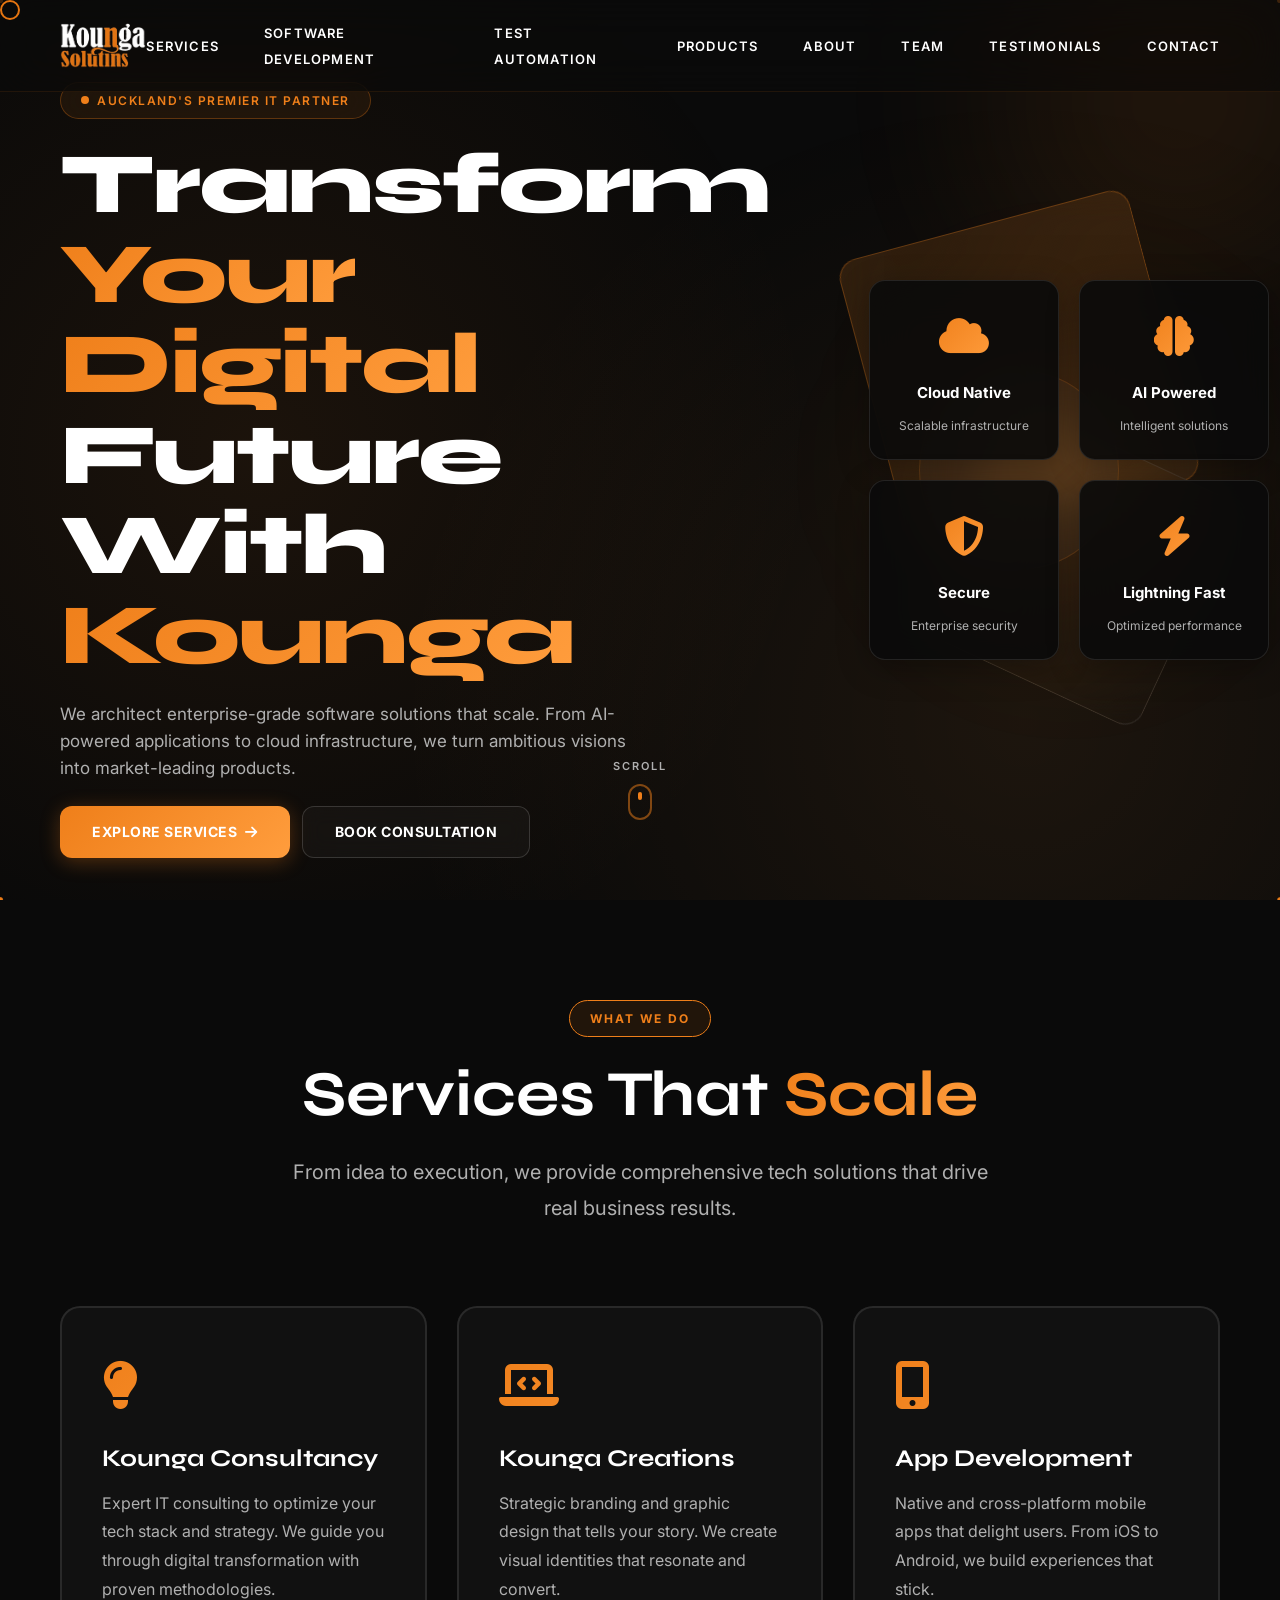
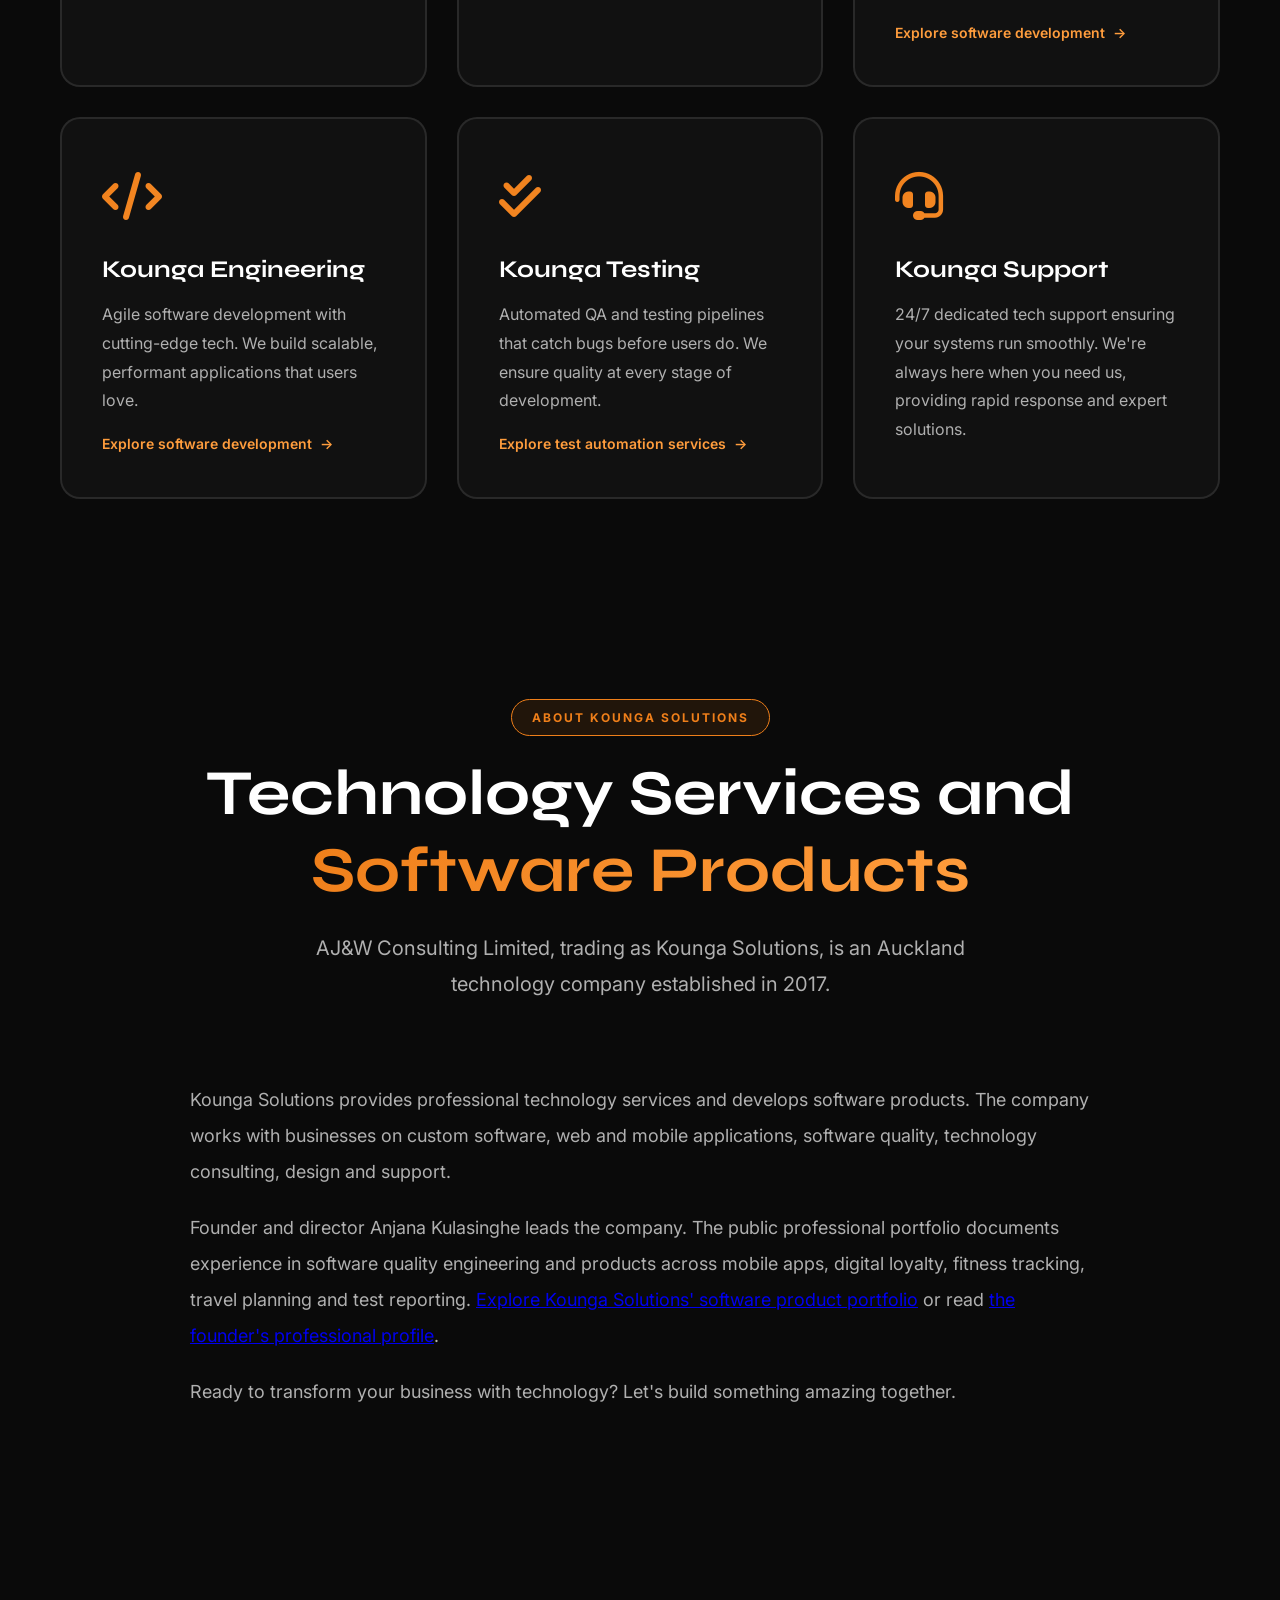
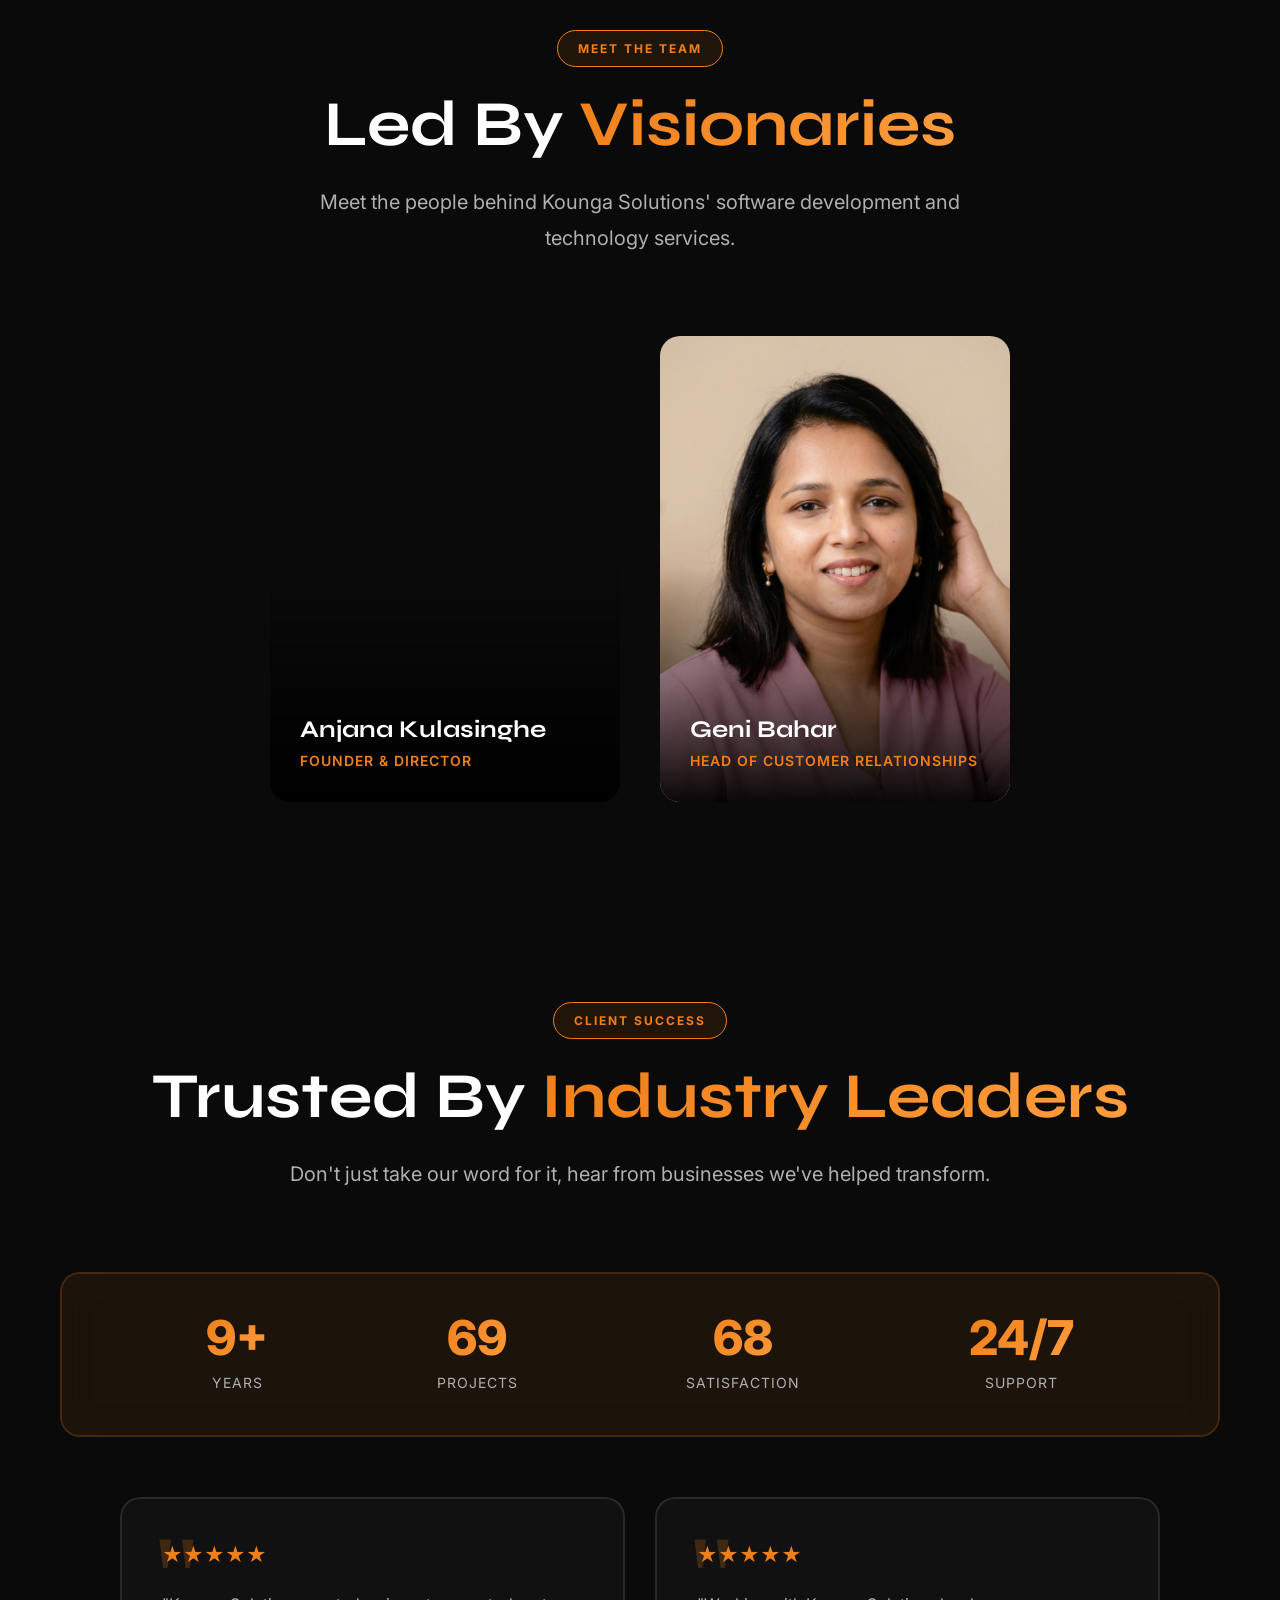
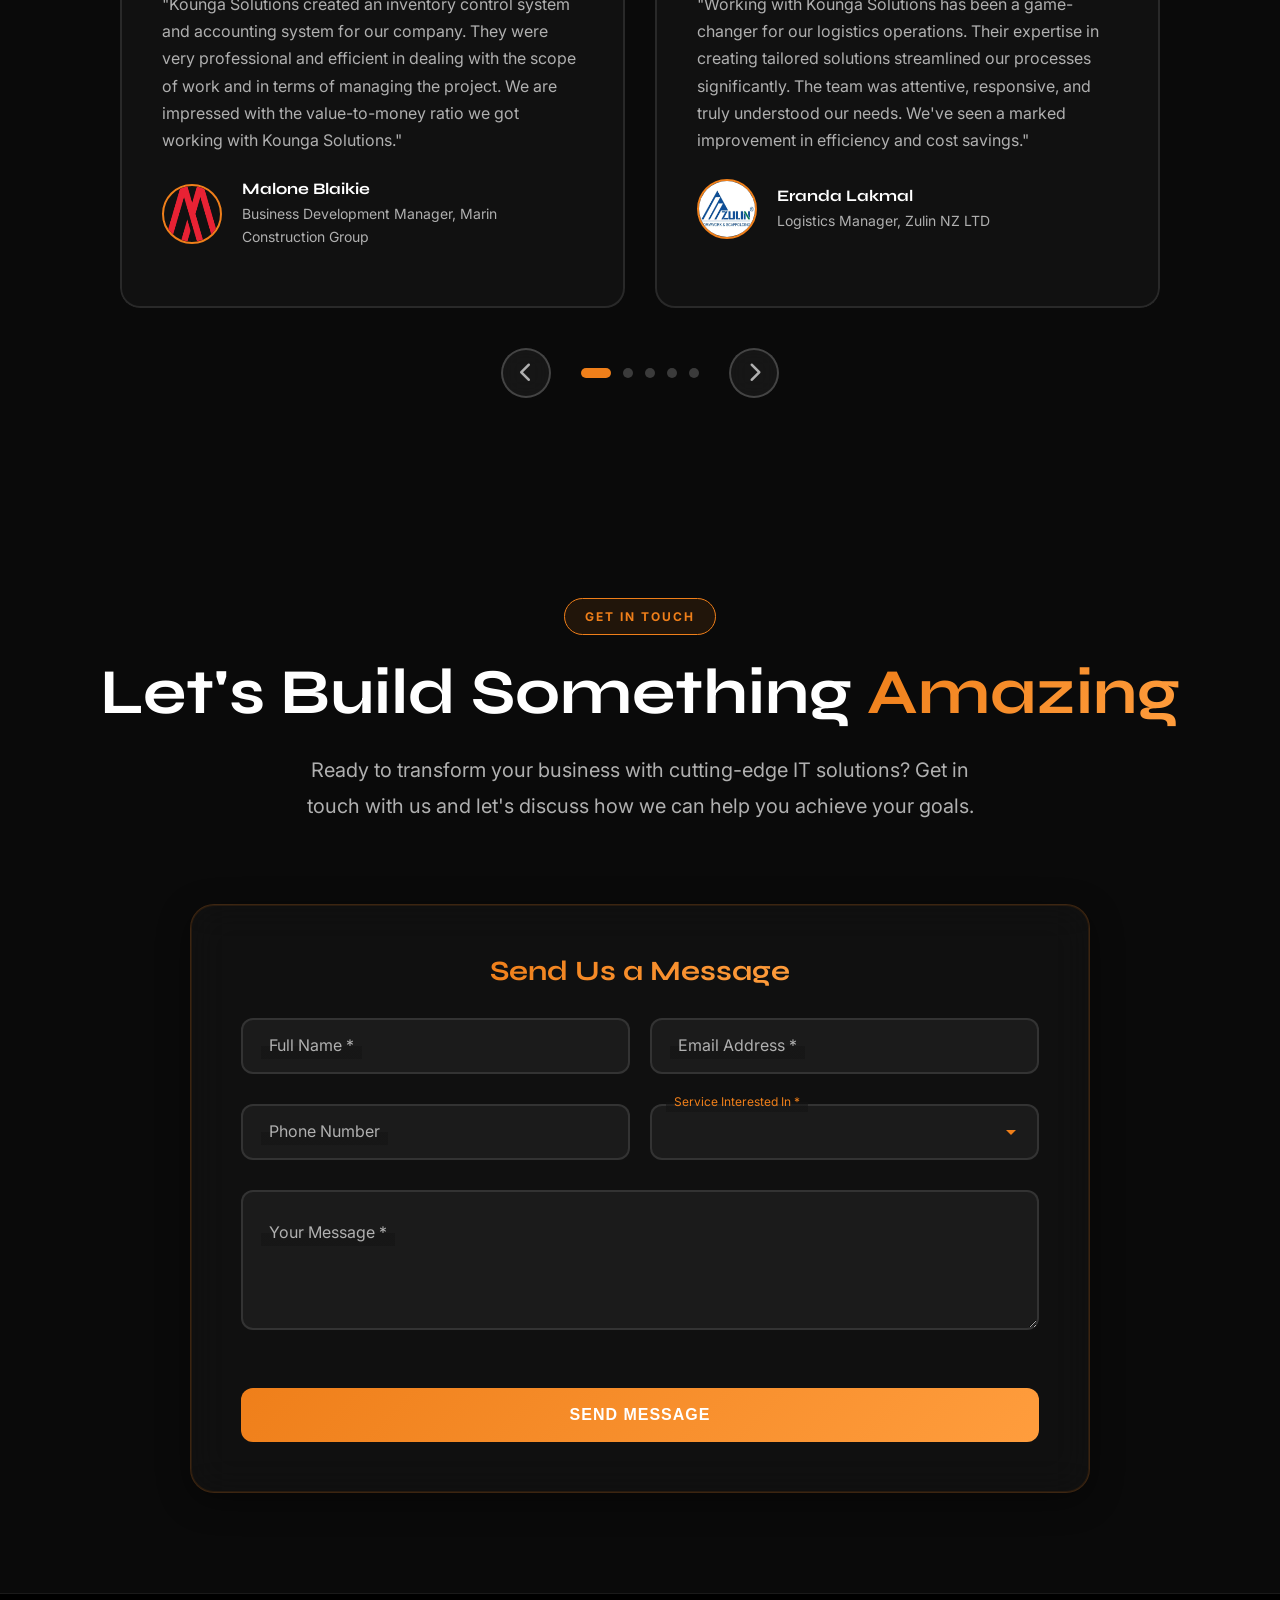
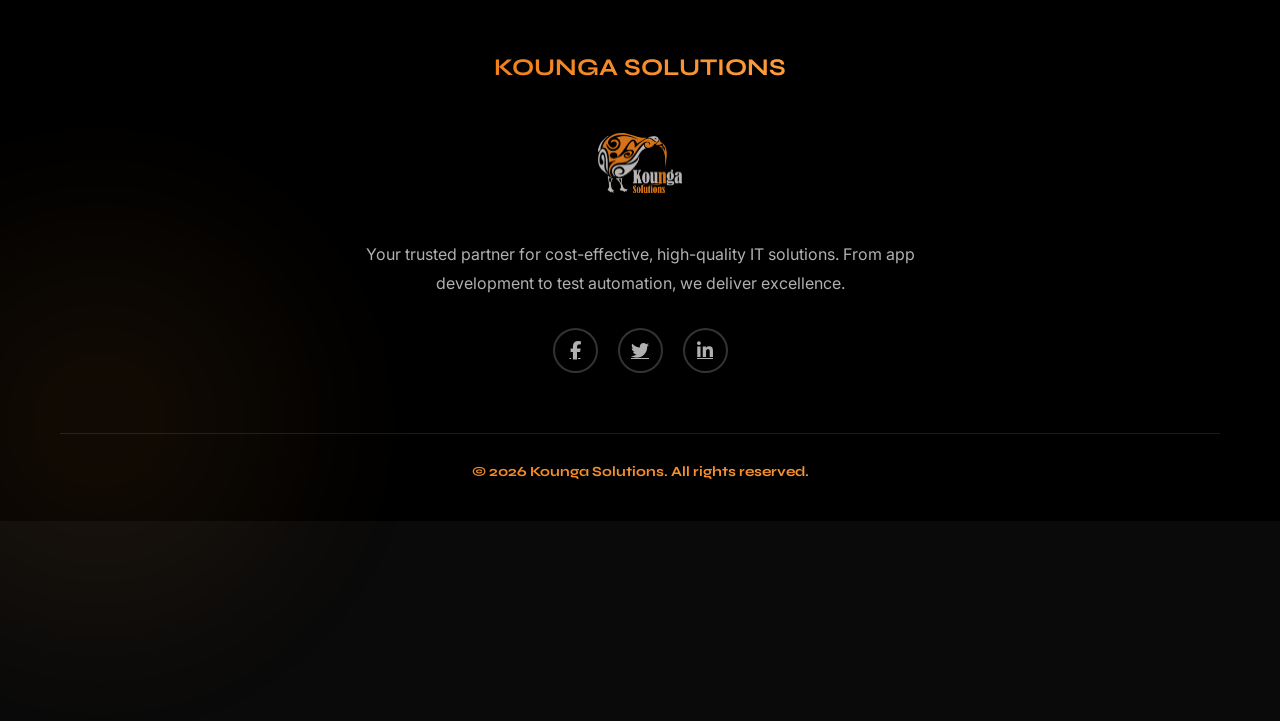
==== commit de9460f3: "Add SEO checks script and implement service pages for software development and test automation - Int" ====
--- a/index.html
+++ b/index.html
@@ -1,5 +1,5 @@
 <!DOCTYPE html>
-<html lang="en">
+<html lang="en-NZ">
 
 <head>
     <!-- Google tag (gtag.js) -->
@@ -16,46 +16,39 @@
     <meta name="viewport" content="width=device-width, initial-scale=1.0">
 
     <!-- Primary Meta Tags -->
-    <title>Kounga Solutions | Premium IT Solutions in Auckland, NZ</title>
-    <meta name="title" content="Kounga Solutions | Premium IT Solutions in Auckland, NZ">
+    <title>Software Development &amp; IT Services Auckland | Kounga Solutions</title>
     <meta name="description"
-        content="Auckland's premier IT solutions provider. Expert app development, test automation, web design, cloud infrastructure, and 24/7 tech support. Transform your business with cutting-edge technology.">
-    <meta name="keywords"
-        content="IT solutions Auckland, app development NZ, software development New Zealand, web design Auckland, test automation, QA testing, cloud solutions, tech support Auckland, mobile app development, custom software, IT consulting NZ">
+        content="Kounga Solutions provides software and app development, QA testing, IT consulting, web design, and tech support for businesses in Auckland, New Zealand.">
     <meta name="author" content="Kounga Solutions">
-    <meta name="robots" content="index, follow">
-    <meta name="language" content="English">
-    <meta name="revisit-after" content="7 days">
+    <meta name="robots" content="index, follow, max-image-preview:large">
+    <meta name="theme-color" content="#111111">
     <link rel="canonical" href="https://www.koungasolutions.co.nz/">
 
     <!-- Open Graph / Facebook -->
     <meta property="og:type" content="website">
     <meta property="og:url" content="https://www.koungasolutions.co.nz/">
-    <meta property="og:title" content="Kounga Solutions | Premium IT Solutions in Auckland, NZ">
+    <meta property="og:title" content="Software Development &amp; IT Services Auckland | Kounga Solutions">
     <meta property="og:description"
-        content="Auckland's premier IT solutions provider. Expert app development, test automation, web design, cloud infrastructure, and 24/7 tech support.">
+        content="Software and app development, QA testing, IT consulting, web design, and tech support for businesses in Auckland, New Zealand.">
     <meta property="og:image" content="https://www.koungasolutions.co.nz/assets/images/KoungaLogo.png">
+    <meta property="og:image:width" content="1602">
+    <meta property="og:image:height" content="835">
+    <meta property="og:image:alt" content="Kounga Solutions logo">
     <meta property="og:site_name" content="Kounga Solutions">
     <meta property="og:locale" content="en_NZ">
 
     <!-- Twitter -->
     <meta name="twitter:card" content="summary_large_image">
     <meta name="twitter:url" content="https://www.koungasolutions.co.nz/">
-    <meta name="twitter:title" content="Kounga Solutions | Premium IT Solutions in Auckland, NZ">
+    <meta name="twitter:title" content="Software Development &amp; IT Services Auckland | Kounga Solutions">
     <meta name="twitter:description"
-        content="Auckland's premier IT solutions provider. Expert app development, test automation, web design, and cloud infrastructure.">
+        content="Software and app development, QA testing, IT consulting, web design, and tech support for businesses in Auckland, New Zealand.">
     <meta name="twitter:image" content="https://www.koungasolutions.co.nz/assets/images/KoungaLogo.png">
-    <meta name="twitter:site" content="@KoungaSolutions">
+    <meta name="twitter:image:alt" content="Kounga Solutions logo">
 
     <!-- Favicons -->
     <link rel="icon" type="image/png" href="assets/images/KoungaLogo.png">
     <link rel="apple-touch-icon" href="assets/images/KoungaLogo.png">
-
-    <!-- Geo Tags -->
-    <meta name="geo.region" content="NZ-AUK">
-    <meta name="geo.placename" content="Auckland">
-    <meta name="geo.position" content="-36.848461;174.763336">
-    <meta name="ICBM" content="-36.848461, 174.763336">
 
     <!-- Performance Optimization -->
     <link rel="preconnect" href="https://fonts.googleapis.com">
@@ -64,8 +57,6 @@
     <link rel="dns-prefetch" href="https://unpkg.com">
 
     <!-- Fonts -->
-    <link rel="preconnect" href="https://fonts.googleapis.com">
-    <link rel="preconnect" href="https://fonts.gstatic.com" crossorigin>
     <link
         href="https://fonts.googleapis.com/css2?family=Inter:wght@300;400;500;600;700;800;900&family=Syne:wght@400;500;600;700;800&display=swap"
         rel="stylesheet">
@@ -82,177 +73,124 @@
     <!-- Web3Forms client script (renders hCaptcha, verified server-side by Web3Forms) -->
     <script src="https://web3forms.com/client/script.js" async defer></script>
 
-    <!-- Structured Data (JSON-LD) -->
+    <!-- Structured data: connects the organization, founder and homepage. -->
     <script type="application/ld+json">
     {
-        "@context": "https://schema.org",
-        "@type": "Organization",
-        "name": "Kounga Solutions",
-        "url": "https://www.koungasolutions.co.nz",
-        "logo": "https://www.koungasolutions.co.nz/assets/images/KoungaLogo.png",
-        "description": "Auckland's premier IT solutions provider specializing in app development, test automation, web design, and cloud infrastructure.",
-        "email": "info@koungasolutions.co.nz",
-        "telephone": "+64221873021",
-        "address": {
-            "@type": "PostalAddress",
-            "streetAddress": "Hobsonville",
-            "addressLocality": "Auckland",
-            "addressCountry": "NZ"
-        },
-        "geo": {
-            "@type": "GeoCoordinates",
-            "latitude": "-36.848461",
-            "longitude": "174.763336"
-        },
-        "sameAs": [
+      "@context": "https://schema.org",
+      "@graph": [
+        {
+          "@type": "Organization",
+          "@id": "https://www.koungasolutions.co.nz/#organization",
+          "name": "Kounga Solutions",
+          "legalName": "AJ&W Consulting Limited",
+          "url": "https://www.koungasolutions.co.nz/",
+          "logo": {
+            "@type": "ImageObject",
+            "url": "https://www.koungasolutions.co.nz/assets/images/KoungaLogo.png",
+            "width": 1602,
+            "height": 835
+          },
+          "description": "AJ&W Consulting Limited, trading as Kounga Solutions, is an Auckland-based New Zealand technology company providing software and app development, QA testing, IT consulting, web design, and technology support.",
+          "foundingDate": "2017",
+          "brand": { "@id": "https://www.koungasolutions.co.nz/#kounga-games" },
+          "founder": {
+            "@type": "Person",
+            "@id": "https://www.koungasolutions.co.nz/#anjana-kulasinghe",
+            "name": "Anjana Kulasinghe"
+          },
+          "areaServed": [
+            { "@type": "City", "name": "Auckland" },
+            { "@type": "Country", "name": "New Zealand" }
+          ],
+          "sameAs": [
             "https://www.facebook.com/KoungaSolutions/",
             "https://twitter.com/KoungaSolutions",
             "https://www.linkedin.com/company/koungasolutions/"
-        ],
-        "foundingDate": "2017",
-        "founder": {
-            "@type": "Person",
-            "name": "Anjana Kulasinghe"
+          ]
         },
-        "numberOfEmployees": {
-            "@type": "QuantitativeValue",
-            "value": "10"
+        {
+          "@type": "Brand",
+          "@id": "https://www.koungasolutions.co.nz/#kounga-games",
+          "name": "Kounga Games",
+          "description": "Publishing brand operating under AJ&W Consulting Limited, trading as Kounga Solutions."
+        },
+        {
+          "@type": "Person",
+          "@id": "https://www.koungasolutions.co.nz/#anjana-kulasinghe",
+          "name": "Anjana Kulasinghe",
+          "gender": "Male",
+          "jobTitle": "Founder and Director",
+          "url": "https://anjanakulasinghe.com/",
+          "sameAs": ["https://anjanakulasinghe.com/"],
+          "worksFor": { "@id": "https://www.koungasolutions.co.nz/#organization" }
+        },
+        {
+          "@type": "WebSite",
+          "@id": "https://www.koungasolutions.co.nz/#website",
+          "url": "https://www.koungasolutions.co.nz/",
+          "name": "Kounga Solutions",
+          "inLanguage": "en-NZ",
+          "publisher": { "@id": "https://www.koungasolutions.co.nz/#organization" }
+        },
+        {
+          "@type": "WebPage",
+          "@id": "https://www.koungasolutions.co.nz/#webpage",
+          "url": "https://www.koungasolutions.co.nz/",
+          "name": "Software Development & IT Services Auckland | Kounga Solutions",
+          "description": "Kounga Solutions provides software and app development, QA testing, IT consulting, web design, and tech support for businesses in Auckland, New Zealand.",
+          "inLanguage": "en-NZ",
+          "isPartOf": { "@id": "https://www.koungasolutions.co.nz/#website" },
+          "about": { "@id": "https://www.koungasolutions.co.nz/#organization" }
         }
-    }
-    </script>
-
-    <script type="application/ld+json">
-    {
-        "@context": "https://schema.org",
-        "@type": "LocalBusiness",
-        "name": "Kounga Solutions",
-        "image": "https://www.koungasolutions.co.nz/assets/images/KoungaLogo.png",
-        "@id": "https://www.koungasolutions.co.nz",
-        "url": "https://www.koungasolutions.co.nz",
-        "telephone": "+64221873021",
-        "priceRange": "$$",
-        "address": {
-            "@type": "PostalAddress",
-            "streetAddress": "Hobsonville",
-            "addressLocality": "Auckland",
-            "addressRegion": "Auckland",
-            "postalCode": "0618",
-            "addressCountry": "NZ"
-        },
-        "geo": {
-            "@type": "GeoCoordinates",
-            "latitude": -36.848461,
-            "longitude": 174.763336
-        },
-        "openingHoursSpecification": {
-            "@type": "OpeningHoursSpecification",
-            "dayOfWeek": [
-                "Monday",
-                "Tuesday",
-                "Wednesday",
-                "Thursday",
-                "Friday",
-                "Saturday",
-                "Sunday"
-            ],
-            "opens": "00:00",
-            "closes": "23:59"
-        },
-        "aggregateRating": {
-            "@type": "AggregateRating",
-            "ratingValue": "5",
-            "reviewCount": "5"
-        }
-    }
-    </script>
-
-    <script type="application/ld+json">
-    {
-        "@context": "https://schema.org",
-        "@type": "ProfessionalService",
-        "name": "Kounga Solutions",
-        "image": "https://www.koungasolutions.co.nz/assets/images/KoungaLogo.png",
-        "url": "https://www.koungasolutions.co.nz",
-        "telephone": "+64221873021",
-        "address": {
-            "@type": "PostalAddress",
-            "streetAddress": "Hobsonville",
-            "addressLocality": "Auckland",
-            "addressCountry": "NZ"
-        },
-        "priceRange": "$$",
-        "serviceType": [
-            "App Development",
-            "Web Development",
-            "Test Automation",
-            "IT Consulting",
-            "Tech Support",
-            "Graphic Design",
-            "Cloud Infrastructure",
-            "Software Engineering"
-        ],
-        "areaServed": {
-            "@type": "GeoCircle",
-            "geoMidpoint": {
-                "@type": "GeoCoordinates",
-                "latitude": "-36.848461",
-                "longitude": "174.763336"
-            },
-            "geoRadius": "50000"
-        }
-    }
-    </script>
-
-    <script type="application/ld+json">
-    {
-        "@context": "https://schema.org",
-        "@type": "WebSite",
-        "name": "Kounga Solutions",
-        "url": "https://www.koungasolutions.co.nz",
-        "potentialAction": {
-            "@type": "SearchAction",
-            "target": "https://www.koungasolutions.co.nz/?s={search_term_string}",
-            "query-input": "required name=search_term_string"
-        }
+      ]
     }
     </script>
 </head>
 
 <body>
+    <a class="skip-link" href="#main-content">Skip to main content</a>
+
     <!-- Custom Cursor -->
-    <div class="custom-cursor"></div>
+    <div class="custom-cursor" aria-hidden="true"></div>
 
     <!-- Animated Background -->
-    <div class="bg-animated"></div>
+    <div class="bg-animated" aria-hidden="true"></div>
 
     <!-- Particle Canvas -->
-    <canvas id="particle-canvas"></canvas>
+    <canvas id="particle-canvas" aria-hidden="true"></canvas>
 
     <!-- Liquid Blobs -->
-    <div class="liquid-blob liquid-blob-1"></div>
-    <div class="liquid-blob liquid-blob-2"></div>
+    <div class="liquid-blob liquid-blob-1" aria-hidden="true"></div>
+    <div class="liquid-blob liquid-blob-2" aria-hidden="true"></div>
 
     <!-- Navigation -->
     <nav role="navigation" aria-label="Main navigation">
         <a href="#home" class="logo" aria-label="Kounga Solutions Home">
-            <img src="assets/images/KoungaLogo.png" alt="Kounga Solutions">
+            <picture>
+                <source srcset="assets/images/KoungaLogo.webp" type="image/webp">
+                <img src="assets/images/KoungaLogo.png" alt="Kounga Solutions">
+            </picture>
         </a>
-        <ul class="nav-links">
+        <ul class="nav-links" id="primary-navigation">
             <li><a href="#services">Services</a></li>
+            <li><a href="/services/software-development/">Software Development</a></li>
+            <li><a href="/services/test-automation/">Test Automation</a></li>
+            <li><a href="/products/">Products</a></li>
             <li><a href="#about">About</a></li>
             <li><a href="#team">Team</a></li>
             <li><a href="#testimonials">Testimonials</a></li>
             <li><a href="#contact-form">Contact</a></li>
         </ul>
-        <div class="mobile-toggle" onclick="toggleMobileMenu()">
+        <button class="mobile-toggle" type="button" aria-label="Open navigation menu" aria-expanded="false" aria-controls="primary-navigation" onclick="toggleMobileMenu()">
             <span></span>
             <span></span>
             <span></span>
-        </div>
+        </button>
     </nav>
 
+    <main id="main-content">
     <!-- Hero Section -->
-    <section id="home" class="hero" role="banner" aria-label="Hero section">
+    <section id="home" class="hero" aria-label="Hero section">
         <div class="hero-content">
             <div class="hero-text">
                 <div class="hero-badge">
@@ -353,6 +291,7 @@
                 <h3>App Development</h3>
                 <p>Native and cross-platform mobile apps that delight users. From iOS to Android, we build experiences
                     that stick.</p>
+                <a class="service-link" href="/services/software-development/">Explore software development <span aria-hidden="true">&rarr;</span></a>
             </div>
 
             <div class="service-card" data-aos="fade-up" data-aos-delay="0">
@@ -360,6 +299,7 @@
                 <h3>Kounga Engineering</h3>
                 <p>Agile software development with cutting-edge tech. We build scalable, performant applications that
                     users love.</p>
+                <a class="service-link" href="/services/software-development/">Explore software development <span aria-hidden="true">&rarr;</span></a>
             </div>
 
             <div class="service-card" data-aos="fade-up" data-aos-delay="100">
@@ -367,6 +307,7 @@
                 <h3>Kounga Testing</h3>
                 <p>Automated QA and testing pipelines that catch bugs before users do. We ensure quality at every stage
                     of development.</p>
+                <a class="service-link" href="/services/test-automation/">Explore test automation services <span aria-hidden="true">&rarr;</span></a>
             </div>
 
             <div class="service-card" data-aos="fade-up" data-aos-delay="0">
@@ -381,20 +322,15 @@
     <!-- About Section -->
     <section id="about" aria-label="About us">
         <div class="section-header" data-aos="fade-up">
-            <span class="section-tag">Our Story</span>
-            <h2 class="section-title">Innovating <span class="gradient-text">Since 2017</span></h2>
-            <p class="section-subtitle">We're a team of passionate tech professionals based in Auckland, New Zealand,
-                dedicated to delivering cost-effective, high-quality IT solutions that drive real business value.</p>
+            <span class="section-tag">About Kounga Solutions</span>
+            <h2 class="section-title">Technology Services and <span class="gradient-text">Software Products</span></h2>
+            <p class="section-subtitle">AJ&amp;W Consulting Limited, trading as Kounga Solutions, is an Auckland technology company established in 2017.</p>
         </div>
 
         <div class="about-content" data-aos="fade-up">
-            <p>Kounga Solutions was founded with a simple mission: make advanced technology accessible and affordable
-                for businesses of all sizes. Whether you're a fast-growing SME or an established enterprise, we bring
-                the same level of expertise and commitment to every project.</p>
-
-            <p>Our team combines deep technical knowledge with real-world business experience, allowing us to deliver
-                solutions that don't just work, they excel. From custom app development and test automation to web
-                design and strategic IT consulting, we're your end-to-end tech partner.</p>
+            <p>Kounga Solutions provides professional technology services and develops software products. The company works with businesses on custom software, web and mobile applications, software quality, technology consulting, design and support.</p>
+
+            <p>Founder and director Anjana Kulasinghe leads the company. The public professional portfolio documents experience in software quality engineering and products across mobile apps, digital loyalty, fitness tracking, travel planning and test reporting. <a href="/products/">Explore Kounga Solutions' software product portfolio</a> or read <a href="https://anjanakulasinghe.com/">the founder's professional profile</a>.</p>
 
             <p>Ready to transform your business with technology? Let's build something amazing together.</p>
         </div>
@@ -405,21 +341,26 @@
         <div class="section-header" data-aos="fade-up">
             <span class="section-tag">Meet The Team</span>
             <h2 class="section-title">Led By <span class="gradient-text">Visionaries</span></h2>
-            <p class="section-subtitle">Our leadership team brings decades of combined experience in software
-                development, systems administration, and client success.</p>
+            <p class="section-subtitle">Meet the people behind Kounga Solutions' software development and technology services.</p>
         </div>
 
         <div class="team-grid">
             <div class="team-card" data-aos="fade-up" data-aos-delay="0">
-                <img src="assets/images/AnjanaKulasinghe.png" alt="Anjana Kulasinghe">
+                <picture>
+                    <source srcset="assets/images/AnjanaKulasinghe.webp" type="image/webp">
+                    <img src="assets/images/AnjanaKulasinghe.png" alt="Anjana Kulasinghe" loading="lazy" decoding="async">
+                </picture>
                 <div class="team-overlay">
                     <h3>Anjana Kulasinghe</h3>
-                    <p class="role">Founder & CEO</p>
+                    <p class="role">Founder &amp; Director</p>
                 </div>
             </div>
 
             <div class="team-card" data-aos="fade-up" data-aos-delay="100">
-                <img src="assets/images/Geni.png" alt="Geni Bahar">
+                <picture>
+                    <source srcset="assets/images/Geni.webp" type="image/webp">
+                    <img src="assets/images/Geni.png" alt="Geni Bahar" loading="lazy" decoding="async">
+                </picture>
                 <div class="team-overlay">
                     <h3>Geni Bahar</h3>
                     <p class="role">Head of Customer Relationships</p>
@@ -440,19 +381,19 @@
         <!-- Stats Bar -->
         <div class="stats-bar" data-aos="fade-up">
             <div class="stat-item">
-                <div class="stat-number" data-count="9">0</div>
+                <div class="stat-number" data-count="9">9+</div>
                 <div class="stat-label">Years</div>
             </div>
             <div class="stat-item">
-                <div class="stat-number" data-count="150">0</div>
+                <div class="stat-number" data-count="150">150+</div>
                 <div class="stat-label">Projects</div>
             </div>
             <div class="stat-item">
-                <div class="stat-number" data-count="100">0</div>
+                <div class="stat-number" data-count="100">100%</div>
                 <div class="stat-label">Satisfaction</div>
             </div>
             <div class="stat-item">
-                <div class="stat-number" data-count="24">0</div>
+                <div class="stat-number" data-count="24">24/7</div>
                 <div class="stat-label">Support</div>
             </div>
         </div>
@@ -467,7 +408,7 @@
                             of work and in terms of managing the project. We are impressed with the value-to-money ratio
                             we got working with Kounga Solutions."</p>
                         <div class="testimonial-author">
-                            <img src="assets/images/Marin.png" alt="Marin Construction Group" class="author-img">
+                            <img src="assets/images/Marin.png" alt="Marin Construction Group logo" class="author-img" loading="lazy" decoding="async">
                             <div class="author-info">
                                 <h4>Malone Blaikie</h4>
                                 <p>Business Development Manager, Marin Construction Group</p>
@@ -482,7 +423,7 @@
                             processes significantly. The team was attentive, responsive, and truly understood our needs.
                             We've seen a marked improvement in efficiency and cost savings."</p>
                         <div class="testimonial-author">
-                            <img src="assets/images/Zulin.jpeg" alt="Zulin NZ LTD" class="author-img">
+                            <img src="assets/images/Zulin.jpeg" alt="Zulin Formwork &amp; Scaffolding logo" class="author-img" loading="lazy" decoding="async">
                             <div class="author-info">
                                 <h4>Eranda Lakmal</h4>
                                 <p>Logistics Manager, Zulin NZ LTD</p>
@@ -497,7 +438,7 @@
                             digital infrastructure that perfectly complements our visual storytelling. Their technical
                             expertise and understanding of creative workflows made the entire process seamless."</p>
                         <div class="testimonial-author">
-                            <img src="assets/images/Muse.png" alt="Muse Digital" class="author-img">
+                            <img src="assets/images/Muse.png" alt="Muse Digital logo" class="author-img" loading="lazy" decoding="async">
                             <div class="author-info">
                                 <h4>Kaupadhi</h4>
                                 <p>Director, Muse Digital</p>
@@ -512,7 +453,7 @@
                             sell properties others can't. Their digital solutions have become a competitive advantage in
                             the Auckland market. Exceptional work from start to finish."</p>
                         <div class="testimonial-author">
-                            <img src="assets/images/Kevin.jpg" alt="Kevin Ratnayake" class="author-img">
+                            <img src="assets/images/Kevin.jpg" alt="Kevin Ratnayake monogram logo" class="author-img" loading="lazy" decoding="async">
                             <div class="author-info">
                                 <h4>Kevin Ratnayake</h4>
                                 <p>Real Estate Specialist</p>
@@ -527,7 +468,10 @@
                             transformed how we connect with customers across New Zealand. Their ongoing support and
                             technical guidance have been invaluable to our growth."</p>
                         <div class="testimonial-author">
-                            <img src="assets/images/NovaFeet.png" alt="Nova Feet" class="author-img">
+                            <picture>
+                                <source srcset="assets/images/NovaFeet.webp" type="image/webp">
+                                <img src="assets/images/NovaFeet.png" alt="Nova Feet logo" class="author-img" loading="lazy" decoding="async">
+                            </picture>
                             <div class="author-info">
                                 <h4>Rashmika</h4>
                                 <p>Director, Nova Feet</p>
@@ -537,14 +481,14 @@
                 </div>
             </div>
 
-            <div class="carousel-nav">
-                <div class="carousel-arrow" id="testimonial-prev">
+            <div class="carousel-nav" role="group" aria-label="Testimonial controls">
+                <button class="carousel-arrow" id="testimonial-prev" type="button" aria-label="Previous testimonial">
                     <i class="fas fa-chevron-left"></i>
-                </div>
-                <div class="carousel-dots" id="testimonial-dots"></div>
-                <div class="carousel-arrow" id="testimonial-next">
+                </button>
+                <div class="carousel-dots" id="testimonial-dots" role="group" aria-label="Choose a testimonial"></div>
+                <button class="carousel-arrow" id="testimonial-next" type="button" aria-label="Next testimonial">
                     <i class="fas fa-chevron-right"></i>
-                </div>
+                </button>
             </div>
         </div>
     </section>
@@ -573,19 +517,19 @@
 
                     <div class="form-row">
                         <div class="form-group">
-                            <input type="text" name="name" id="name" placeholder=" " required>
+                            <input type="text" name="name" id="name" placeholder=" " autocomplete="name" required>
                             <label for="name">Full Name *</label>
                         </div>
 
                         <div class="form-group">
-                            <input type="email" name="email" id="email" placeholder=" " required>
+                            <input type="email" name="email" id="email" placeholder=" " autocomplete="email" required>
                             <label for="email">Email Address *</label>
                         </div>
                     </div>
 
                     <div class="form-row">
                         <div class="form-group">
-                            <input type="tel" name="phone" id="phone" placeholder=" ">
+                            <input type="tel" name="phone" id="phone" placeholder=" " autocomplete="tel">
                             <label for="phone">Phone Number</label>
                         </div>
 
@@ -618,17 +562,21 @@
                         <span>Send Message</span>
                     </button>
 
-                    <div class="form-status" id="formStatus"></div>
+                    <div class="form-status" id="formStatus" role="status" aria-live="polite" aria-atomic="true"></div>
                 </form>
             </div>
         </div>
     </section>
+    </main>
 
     <!-- Footer -->
     <footer id="footer" role="contentinfo" aria-label="Site footer">
         <div class="footer-content">
             <h3 class="gradient-text">KOUNGA SOLUTIONS</h3>
-            <img src="assets/images/KoungaLogo_Light.png" alt="Kounga Solutions">
+            <picture>
+                <source srcset="assets/images/KoungaLogo_Light.webp" type="image/webp">
+                <img src="assets/images/KoungaLogo_Light.png" alt="Kounga Solutions" loading="lazy" decoding="async">
+            </picture>
             <p>Your trusted partner for cost-effective, high-quality IT solutions. From app development to test
                 automation, we deliver excellence.</p>
 
@@ -657,4 +605,4 @@
     <script src="assets/js/main.js"></script>
 </body>
 
-</html>+</html>
--- a/assets/css/style.css
+++ b/assets/css/style.css
@@ -141,6 +141,23 @@
 }
 
 /* Navigation */
+.skip-link {
+    position: fixed;
+    top: 12px;
+    left: 12px;
+    z-index: 2000;
+    padding: 12px 16px;
+    color: var(--text-primary);
+    background: var(--bg-darker);
+    border: 2px solid var(--accent-orange);
+    border-radius: 8px;
+    transform: translateY(-160%);
+}
+
+.skip-link:focus {
+    transform: translateY(0);
+}
+
 nav {
     position: fixed;
     top: 0;
@@ -190,6 +207,11 @@
     z-index: 1002;
 }
 
+.logo picture {
+    display: flex;
+    align-items: center;
+}
+
 .logo img {
     height: 45px;
     width: auto;
@@ -269,6 +291,8 @@
     background: rgba(239, 127, 26, 0.1);
     border-radius: 8px;
     border: 1px solid rgba(239, 127, 26, 0.2);
+    color: inherit;
+    font: inherit;
     transition: all 0.3s;
 }
 
@@ -371,6 +395,21 @@
     }
 }
 
+@media (prefers-reduced-motion: reduce) {
+    html:focus-within {
+        scroll-behavior: auto;
+    }
+
+    *,
+    *::before,
+    *::after {
+        animation-duration: 0.01ms !important;
+        animation-iteration-count: 1 !important;
+        scroll-behavior: auto !important;
+        transition-duration: 0.01ms !important;
+    }
+}
+
 /* Hero Section */
 .hero {
     height: 100vh;
@@ -1032,6 +1071,73 @@
     line-height: 1.8;
 }
 
+.service-link {
+    display: inline-flex;
+    align-items: center;
+    gap: 8px;
+    margin-top: 18px;
+    color: var(--accent-orange-light);
+    font-size: 14px;
+    font-weight: 600;
+    text-decoration: none;
+}
+
+.service-link:hover {
+    text-decoration: underline;
+    text-underline-offset: 4px;
+}
+
+.service-detail-hero {
+    min-height: 68vh;
+    padding-top: 150px;
+    padding-bottom: 80px;
+    display: flex;
+    align-items: center;
+    justify-content: center;
+}
+
+.service-detail-hero .section-header {
+    max-width: 1000px;
+}
+
+.service-detail-hero .hero-buttons {
+    justify-content: center;
+}
+
+.founder-expertise {
+    max-width: 900px;
+    margin: 0 auto;
+    padding: 36px 40px;
+    background: rgba(255, 255, 255, 0.03);
+    border: 1px solid rgba(239, 127, 26, 0.18);
+    border-radius: 20px;
+}
+
+.founder-expertise h3 {
+    margin-bottom: 14px;
+    font-size: 24px;
+}
+
+.founder-expertise p {
+    color: var(--text-secondary);
+    line-height: 1.8;
+}
+
+.founder-expertise .service-link {
+    margin-top: 18px;
+}
+
+@media (max-width: 768px) {
+    .service-detail-hero {
+        min-height: 60vh;
+        padding: 140px 20px 60px;
+    }
+
+    .founder-expertise {
+        padding: 28px 24px;
+    }
+}
+
 /* About Section */
 .about-content {
     max-width: 900px;
@@ -1070,6 +1176,12 @@
     object-fit: cover;
     object-position: center top;
     transition: transform 0.5s;
+}
+
+.team-card picture {
+    display: block;
+    width: 100%;
+    height: 100%;
 }
 
 .team-card:hover img {
@@ -1204,6 +1316,13 @@
     border-radius: 50%;
     border: 2px solid var(--accent-orange);
     flex-shrink: 0;
+}
+
+.testimonial-author picture {
+    display: block;
+    flex: 0 0 60px;
+    width: 60px;
+    height: 60px;
 }
 
 .author-info {
@@ -1248,6 +1367,9 @@
     transition: all 0.3s ease;
     color: var(--text-secondary);
     font-size: 20px;
+    font-family: inherit;
+    padding: 0;
+    appearance: none;
 }
 
 .carousel-arrow:hover {
@@ -1273,12 +1395,24 @@
     background: rgba(255, 255, 255, 0.2);
     cursor: pointer;
     transition: all 0.3s ease;
+    border: 0;
+    padding: 0;
+    appearance: none;
 }
 
 .carousel-dot.active {
     background: var(--accent-orange);
     width: 30px;
     border-radius: 5px;
+}
+
+.mobile-toggle:focus-visible,
+.carousel-arrow:focus-visible,
+.carousel-dot:focus-visible,
+.nav-links a:focus-visible,
+.skip-link:focus-visible {
+    outline: 2px solid var(--accent-orange-light);
+    outline-offset: 4px;
 }
 
 /* Contact Form Section */
@@ -2194,6 +2328,12 @@
         height: 50px;
     }
 
+    .testimonial-author picture {
+        flex-basis: 50px;
+        width: 50px;
+        height: 50px;
+    }
+
     .author-info h4 {
         font-size: 15px;
     }
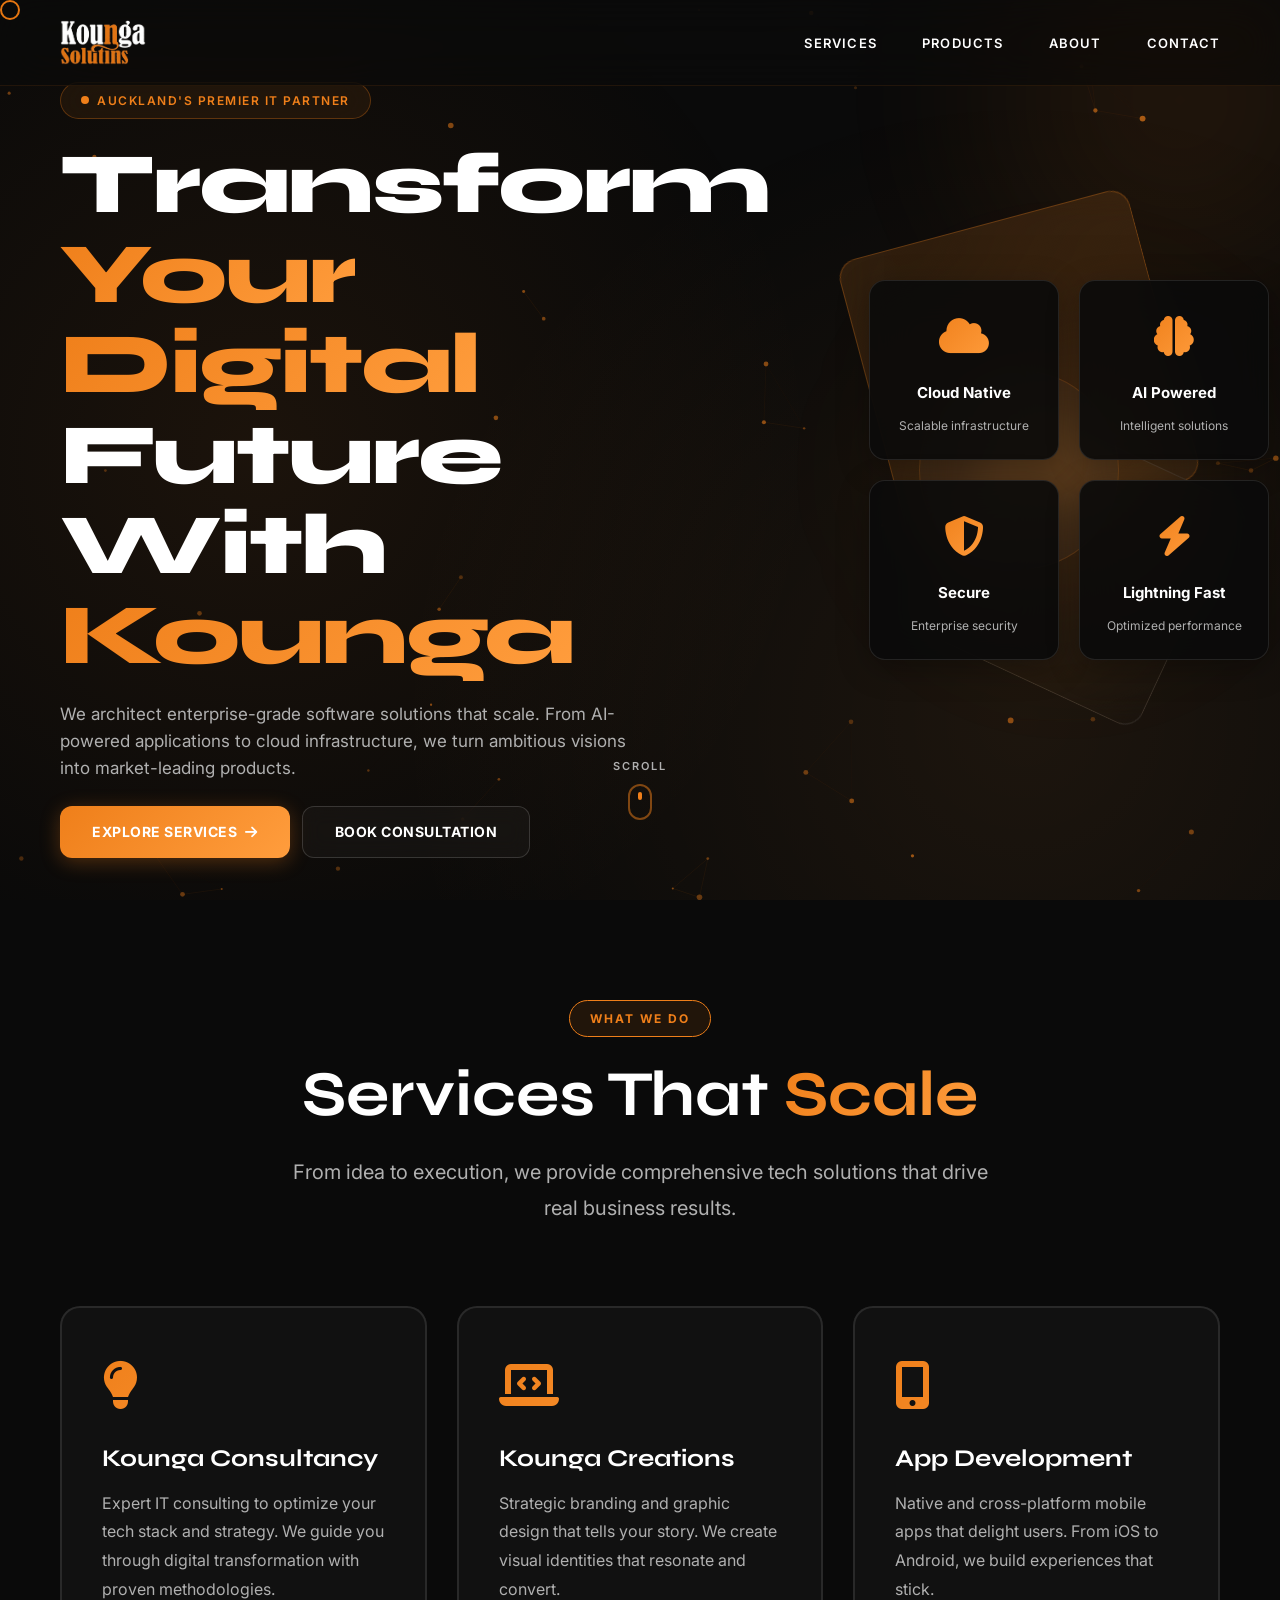
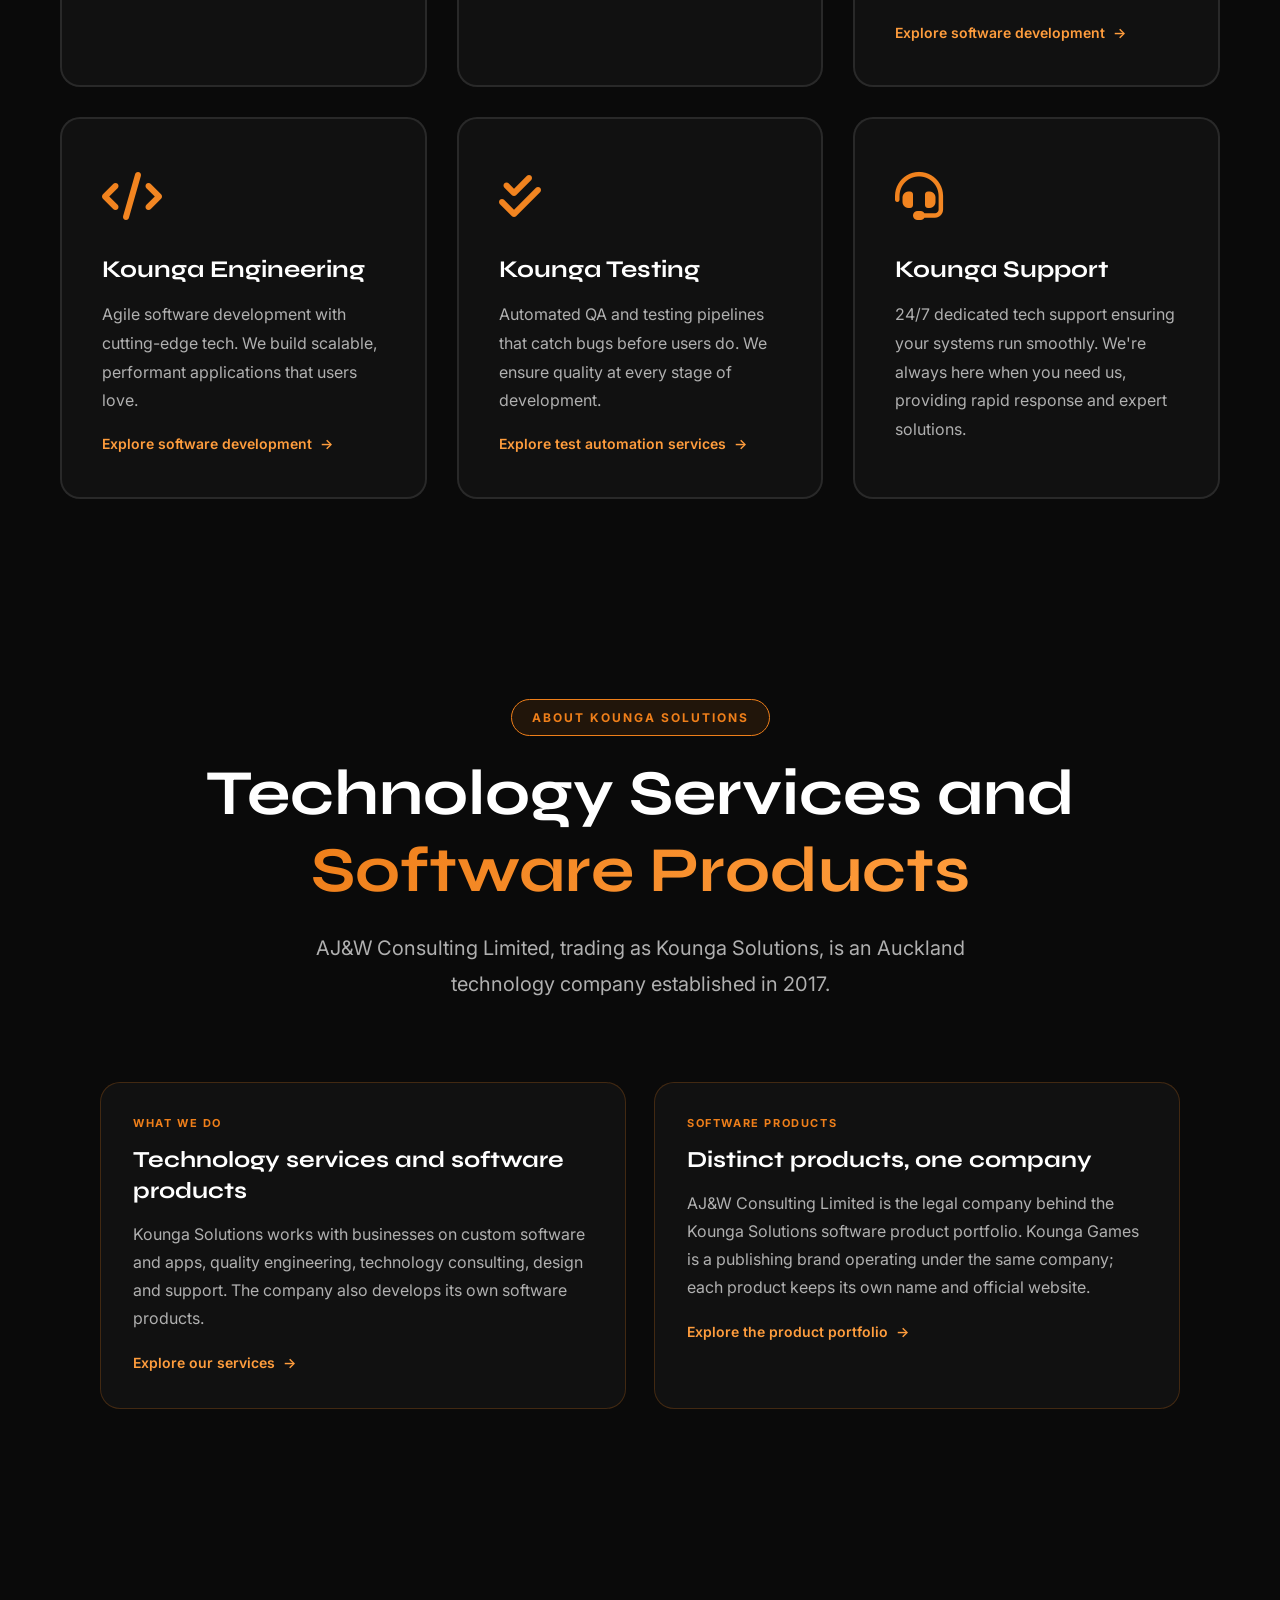
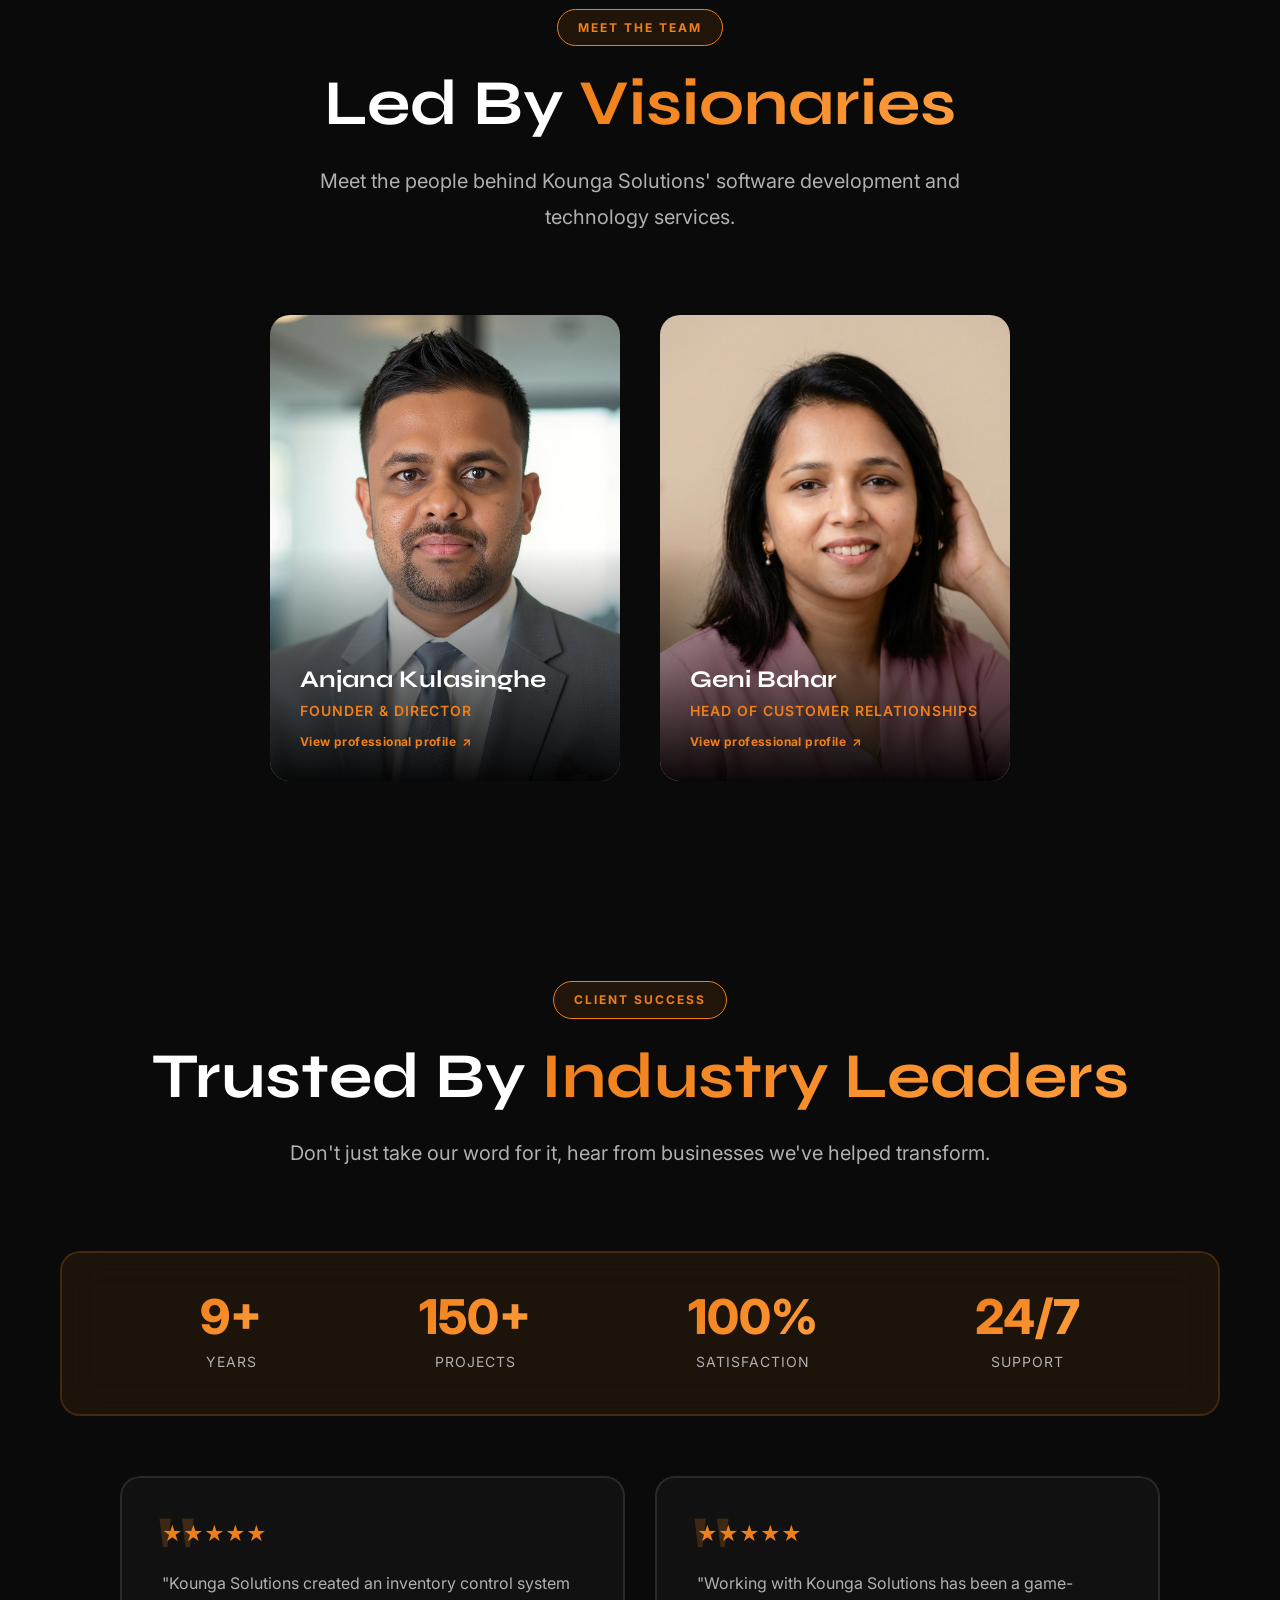
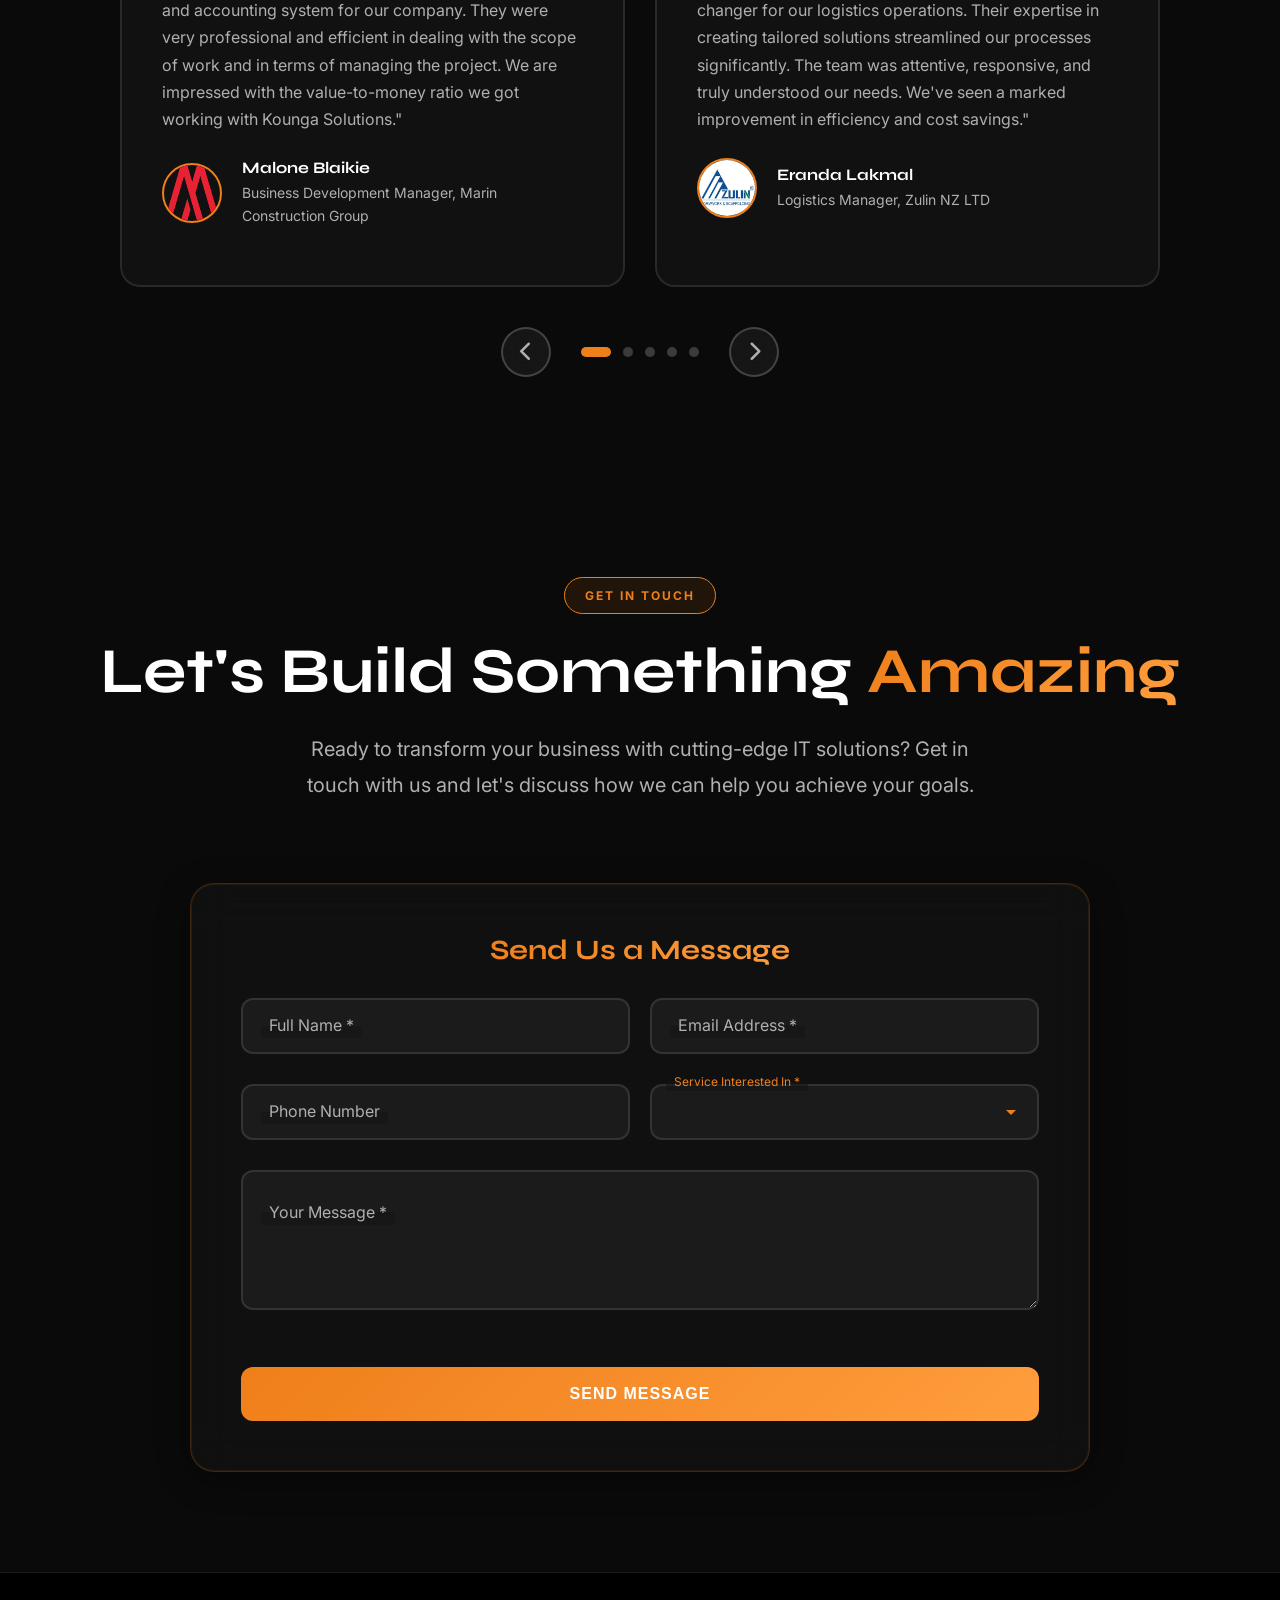
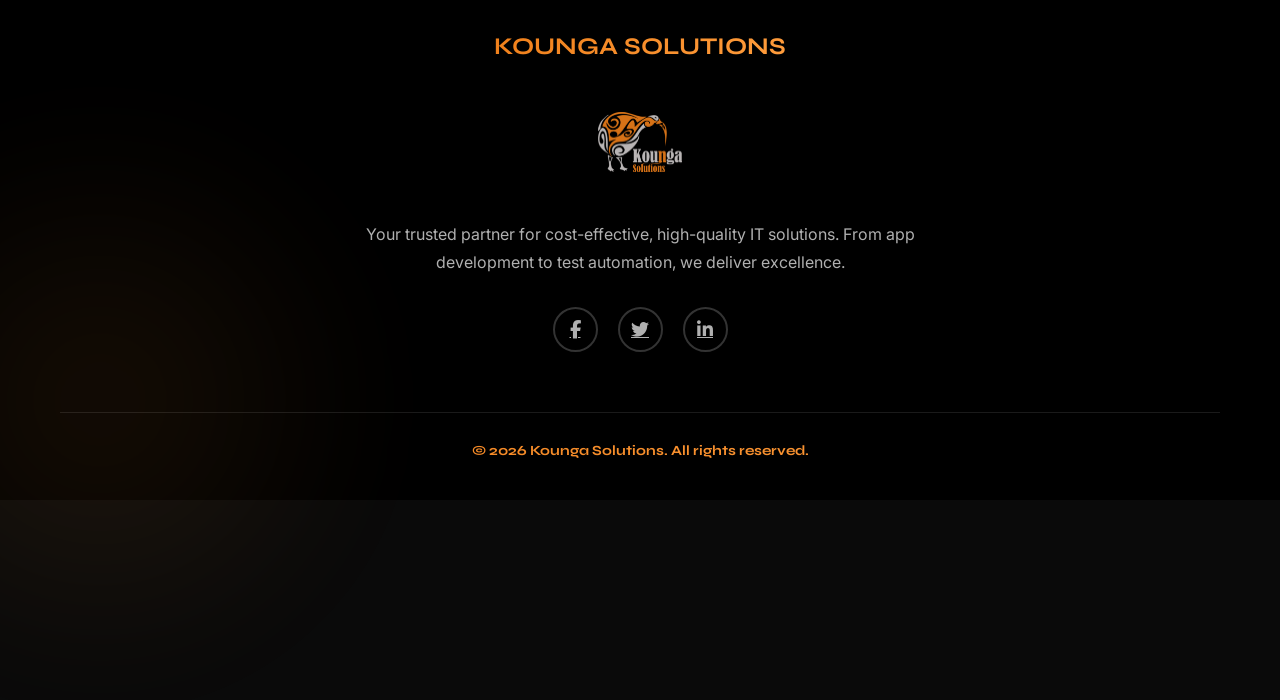
==== commit abb02c71: "feat: update SEO documentation and enhance product details for Kounga Engage" ====
--- a/index.html
+++ b/index.html
@@ -173,12 +173,8 @@
         </a>
         <ul class="nav-links" id="primary-navigation">
             <li><a href="#services">Services</a></li>
-            <li><a href="/services/software-development/">Software Development</a></li>
-            <li><a href="/services/test-automation/">Test Automation</a></li>
             <li><a href="/products/">Products</a></li>
             <li><a href="#about">About</a></li>
-            <li><a href="#team">Team</a></li>
-            <li><a href="#testimonials">Testimonials</a></li>
             <li><a href="#contact-form">Contact</a></li>
         </ul>
         <button class="mobile-toggle" type="button" aria-label="Open navigation menu" aria-expanded="false" aria-controls="primary-navigation" onclick="toggleMobileMenu()">
@@ -327,12 +323,20 @@
             <p class="section-subtitle">AJ&amp;W Consulting Limited, trading as Kounga Solutions, is an Auckland technology company established in 2017.</p>
         </div>
 
-        <div class="about-content" data-aos="fade-up">
-            <p>Kounga Solutions provides professional technology services and develops software products. The company works with businesses on custom software, web and mobile applications, software quality, technology consulting, design and support.</p>
-
-            <p>Founder and director Anjana Kulasinghe leads the company. The public professional portfolio documents experience in software quality engineering and products across mobile apps, digital loyalty, fitness tracking, travel planning and test reporting. <a href="/products/">Explore Kounga Solutions' software product portfolio</a> or read <a href="https://anjanakulasinghe.com/">the founder's professional profile</a>.</p>
-
-            <p>Ready to transform your business with technology? Let's build something amazing together.</p>
+        <div class="about-content">
+            <article class="about-panel" data-aos="fade-up">
+                <span class="about-kicker">What we do</span>
+                <h3>Technology services and software products</h3>
+                <p>Kounga Solutions works with businesses on custom software and apps, quality engineering, technology consulting, design and support. The company also develops its own software products.</p>
+                <a class="service-link" href="#services">Explore our services <span aria-hidden="true">&rarr;</span></a>
+            </article>
+
+            <article class="about-panel" data-aos="fade-up" data-aos-delay="100">
+                <span class="about-kicker">Software products</span>
+                <h3>Distinct products, one company</h3>
+                <p>AJ&amp;W Consulting Limited is the legal company behind the Kounga Solutions software product portfolio. Kounga Games is a publishing brand operating under the same company; each product keeps its own name and official website.</p>
+                <a class="service-link" href="/products/">Explore the product portfolio <span aria-hidden="true">&rarr;</span></a>
+            </article>
         </div>
     </section>
 
@@ -345,7 +349,7 @@
         </div>
 
         <div class="team-grid">
-            <div class="team-card" data-aos="fade-up" data-aos-delay="0">
+            <a class="team-card" href="https://anjanakulasinghe.com/" target="_blank" rel="noopener noreferrer" aria-label="View Anjana Kulasinghe's professional profile" data-aos="fade-up" data-aos-delay="0">
                 <picture>
                     <source srcset="assets/images/AnjanaKulasinghe.webp" type="image/webp">
                     <img src="assets/images/AnjanaKulasinghe.png" alt="Anjana Kulasinghe" loading="lazy" decoding="async">
@@ -353,10 +357,11 @@
                 <div class="team-overlay">
                     <h3>Anjana Kulasinghe</h3>
                     <p class="role">Founder &amp; Director</p>
+                    <span class="team-profile-link">View professional profile <span aria-hidden="true">&nearr;</span></span>
                 </div>
-            </div>
-
-            <div class="team-card" data-aos="fade-up" data-aos-delay="100">
+            </a>
+
+            <a class="team-card" href="https://genibahar.com/" target="_blank" rel="noopener noreferrer" aria-label="View Geni Bahar's professional profile" data-aos="fade-up" data-aos-delay="100">
                 <picture>
                     <source srcset="assets/images/Geni.webp" type="image/webp">
                     <img src="assets/images/Geni.png" alt="Geni Bahar" loading="lazy" decoding="async">
@@ -364,8 +369,9 @@
                 <div class="team-overlay">
                     <h3>Geni Bahar</h3>
                     <p class="role">Head of Customer Relationships</p>
+                    <span class="team-profile-link">View professional profile <span aria-hidden="true">&nearr;</span></span>
                 </div>
-            </div>
+            </a>
         </div>
     </section>
 
--- a/assets/css/style.css
+++ b/assets/css/style.css
@@ -1140,15 +1140,46 @@
 
 /* About Section */
 .about-content {
-    max-width: 900px;
+    display: grid;
+    grid-template-columns: repeat(2, minmax(0, 1fr));
+    gap: 28px;
+    max-width: 1080px;
     margin: 0 auto;
-    font-size: 18px;
-    line-height: 2;
+}
+
+.about-panel {
+    padding: 32px;
+    border: 1px solid rgba(239, 127, 26, 0.22);
+    border-radius: 20px;
+    background: rgba(255, 255, 255, 0.03);
+}
+
+.about-kicker {
+    display: block;
+    margin-bottom: 12px;
+    color: var(--accent-orange);
+    font-size: 11px;
+    font-weight: 700;
+    letter-spacing: 1.6px;
+    text-transform: uppercase;
+}
+
+.about-panel h3 {
+    margin: 0 0 14px;
+    font-size: 23px;
+    line-height: 1.35;
+}
+
+.about-panel p {
+    margin: 0 0 18px;
+    font-size: 16px;
+    line-height: 1.75;
     color: var(--text-secondary);
 }
 
-.about-content p {
-    margin-bottom: 20px;
+.about-panel .service-link {
+    display: inline-flex;
+    margin-top: 2px;
 }
 
 /* Team Grid */
@@ -1164,10 +1195,18 @@
 
 .team-card {
     position: relative;
+    display: block;
     border-radius: 20px;
     overflow: hidden;
     aspect-ratio: 3/4;
     cursor: pointer;
+    color: inherit;
+    text-decoration: none;
+}
+
+.team-card:focus-visible {
+    outline: 3px solid var(--accent-orange);
+    outline-offset: 4px;
 }
 
 .team-card img {
@@ -1214,6 +1253,17 @@
     font-weight: 600;
     text-transform: uppercase;
     letter-spacing: 1px;
+}
+
+.team-profile-link {
+    display: inline-flex;
+    gap: 6px;
+    align-items: center;
+    margin-top: 10px;
+    color: var(--accent-orange);
+    font-size: 12px;
+    font-weight: 700;
+    letter-spacing: 0.4px;
 }
 
 /* Testimonials Grid */
@@ -1957,7 +2007,10 @@
 
     .hero {
         max-width: 100%;
-        padding: 70px 30px 30px 30px;
+        height: auto;
+        min-height: 100vh;
+        min-height: 100dvh;
+        padding: 108px 30px 48px;
     }
 
     .hero-content {
@@ -2093,11 +2146,12 @@
     }
 
     .hero {
-        height: 100vh;
-        height: 100dvh;
+        height: auto;
+        min-height: 100vh;
+        min-height: 100dvh;
         width: 100%;
         max-width: 100%;
-        padding: 70px 20px 40px 20px;
+        padding: 92px 20px 48px;
         box-sizing: border-box;
         align-items: center;
     }
@@ -2272,10 +2326,20 @@
     }
 
     .about-content {
+        grid-template-columns: 1fr;
+        gap: 18px;
         padding: 0;
     }
 
-    .about-content p {
+    .about-panel {
+        padding: 24px;
+    }
+
+    .about-panel h3 {
+        font-size: 20px;
+    }
+
+    .about-panel p {
         font-size: 15px;
     }
 
@@ -2421,11 +2485,12 @@
     }
 
     .hero {
-        height: 100vh;
-        height: 100dvh;
+        height: auto;
+        min-height: 100vh;
+        min-height: 100dvh;
         width: 100%;
         max-width: 100%;
-        padding: 60px 15px 40px 15px;
+        padding: 88px 15px 40px;
         box-sizing: border-box;
         align-items: center;
     }
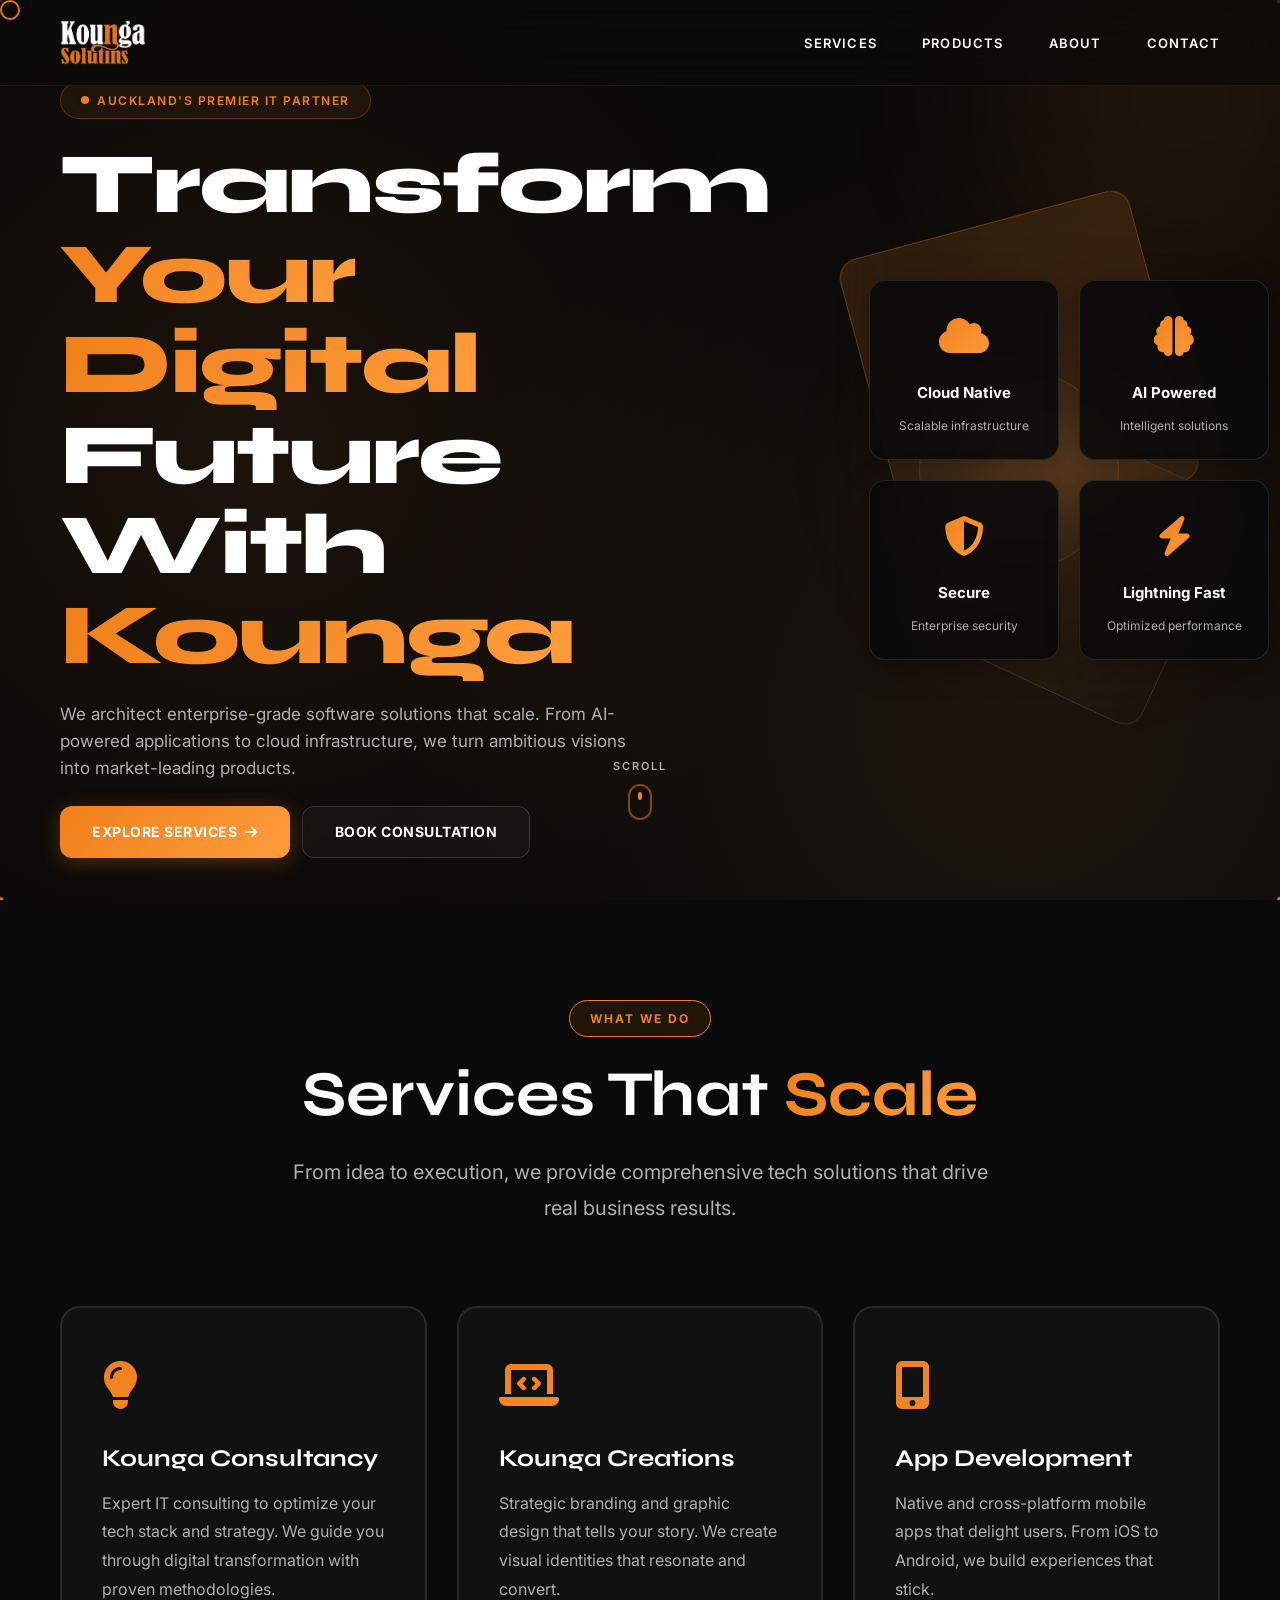
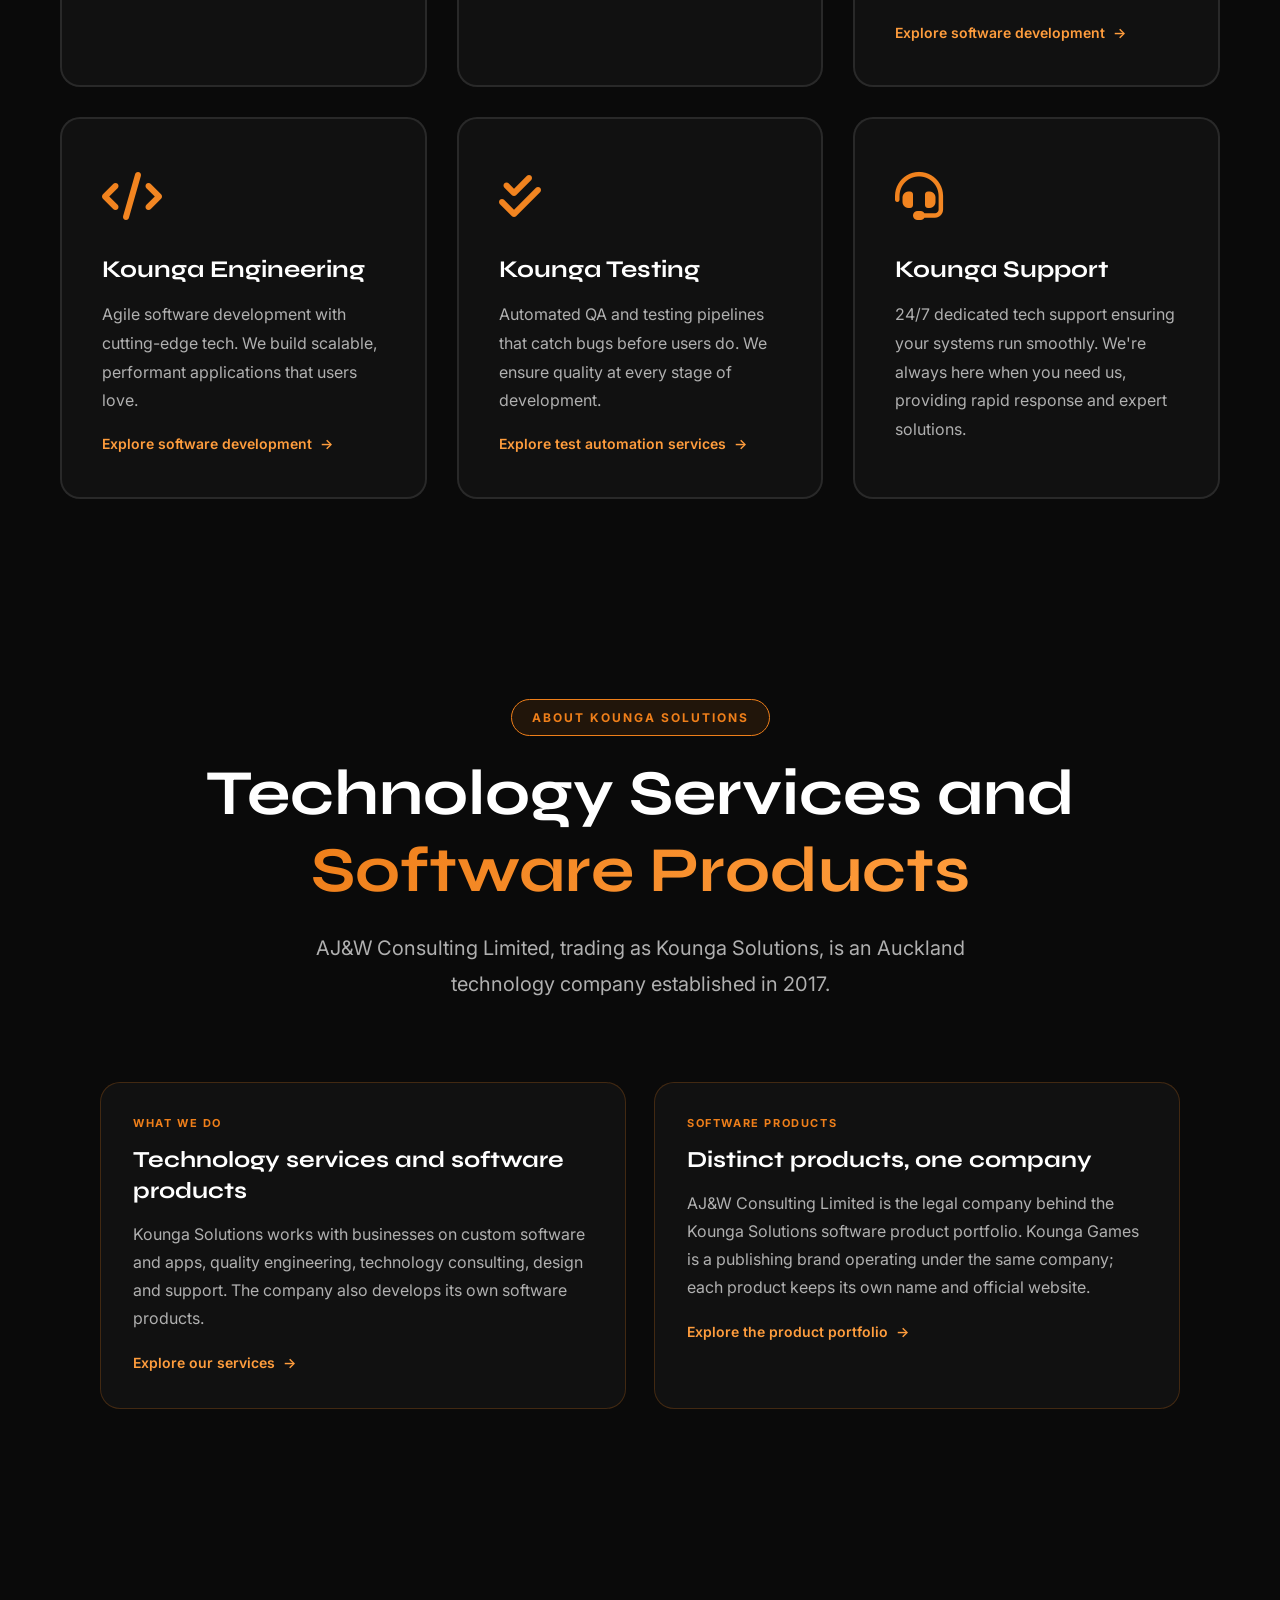
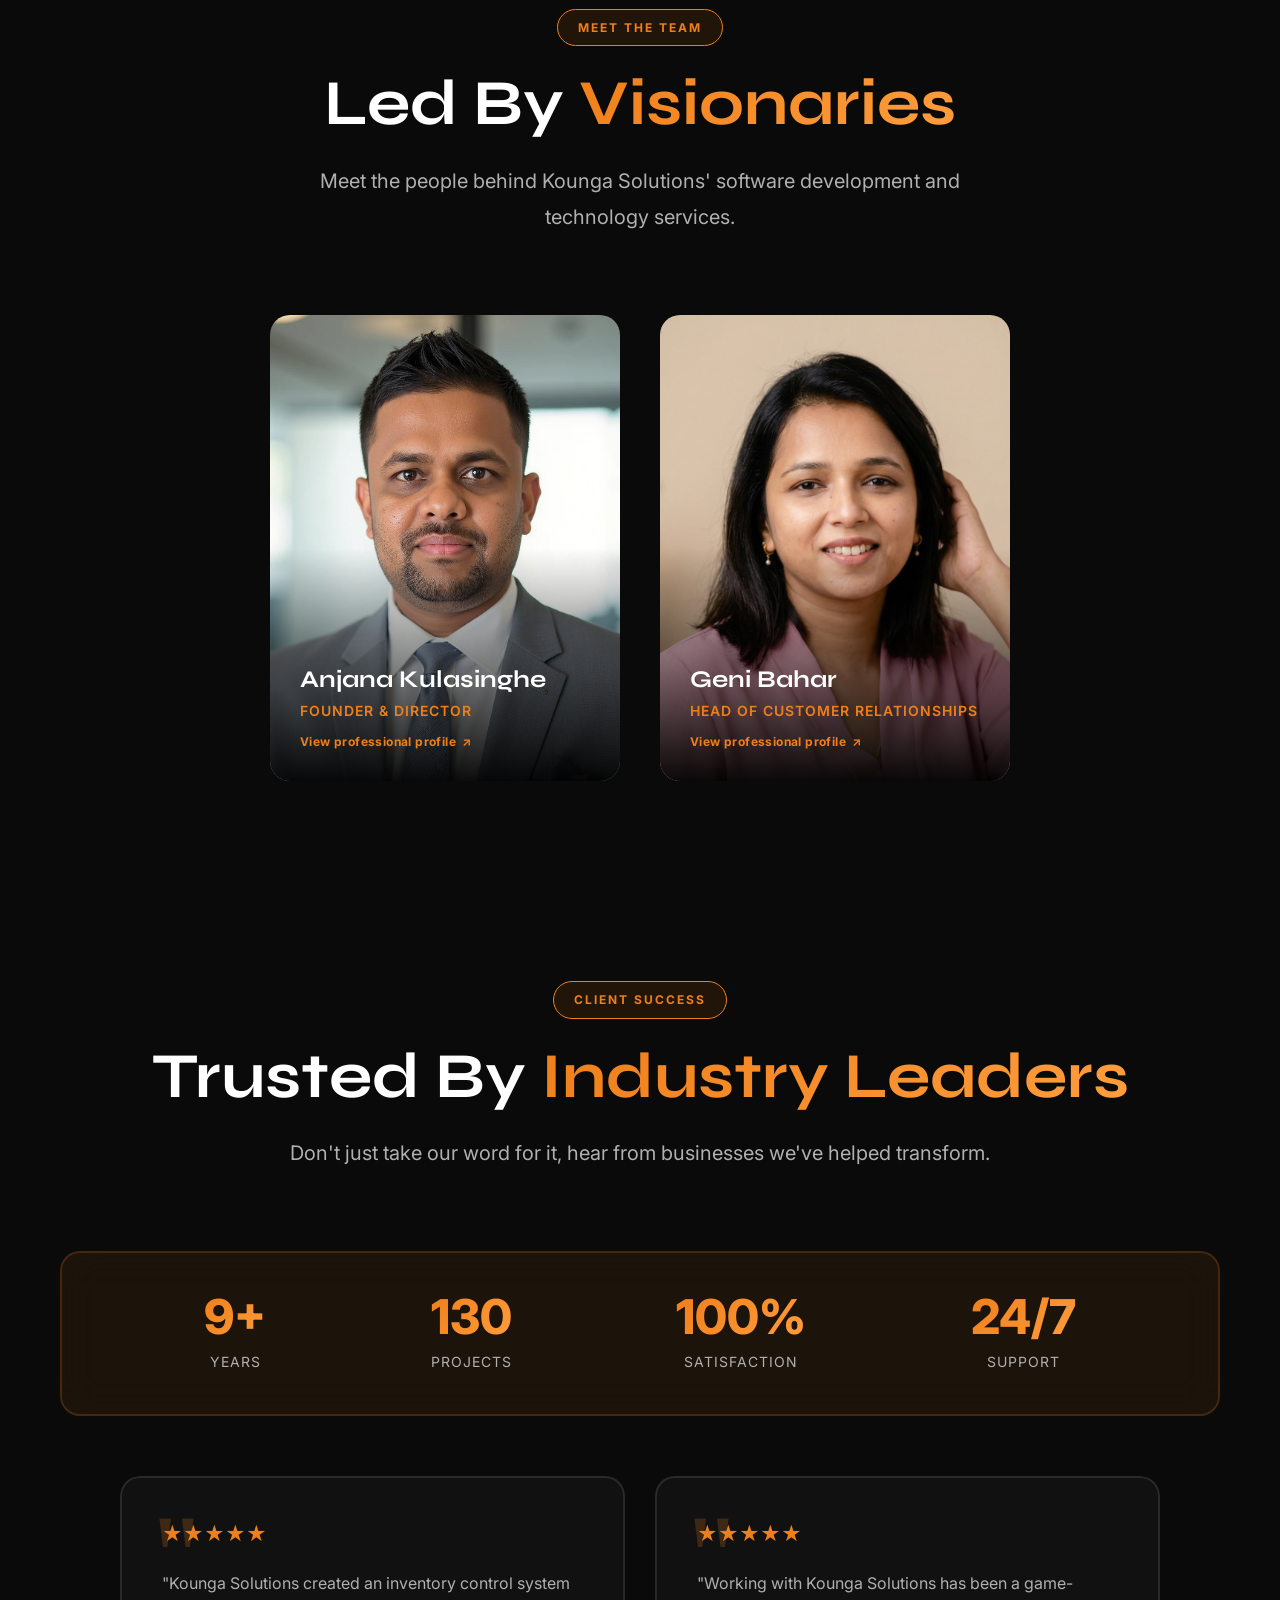
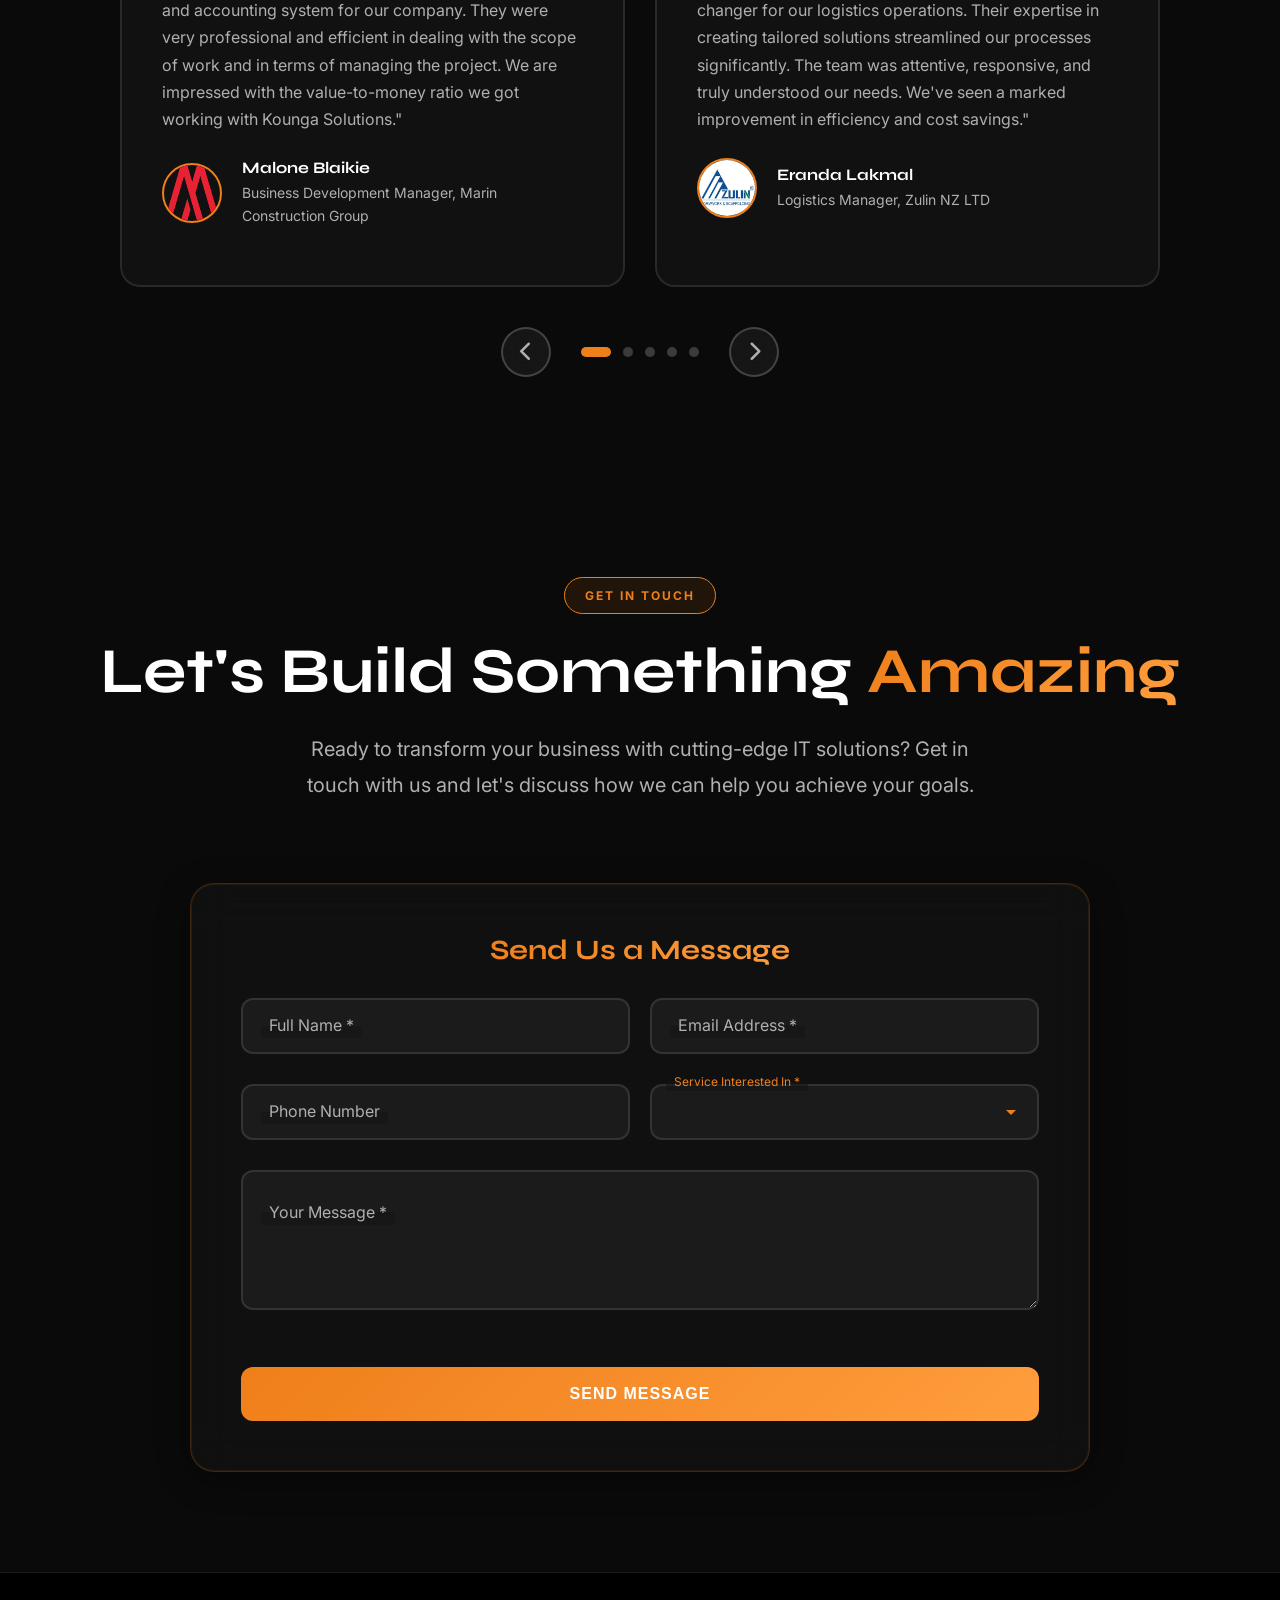
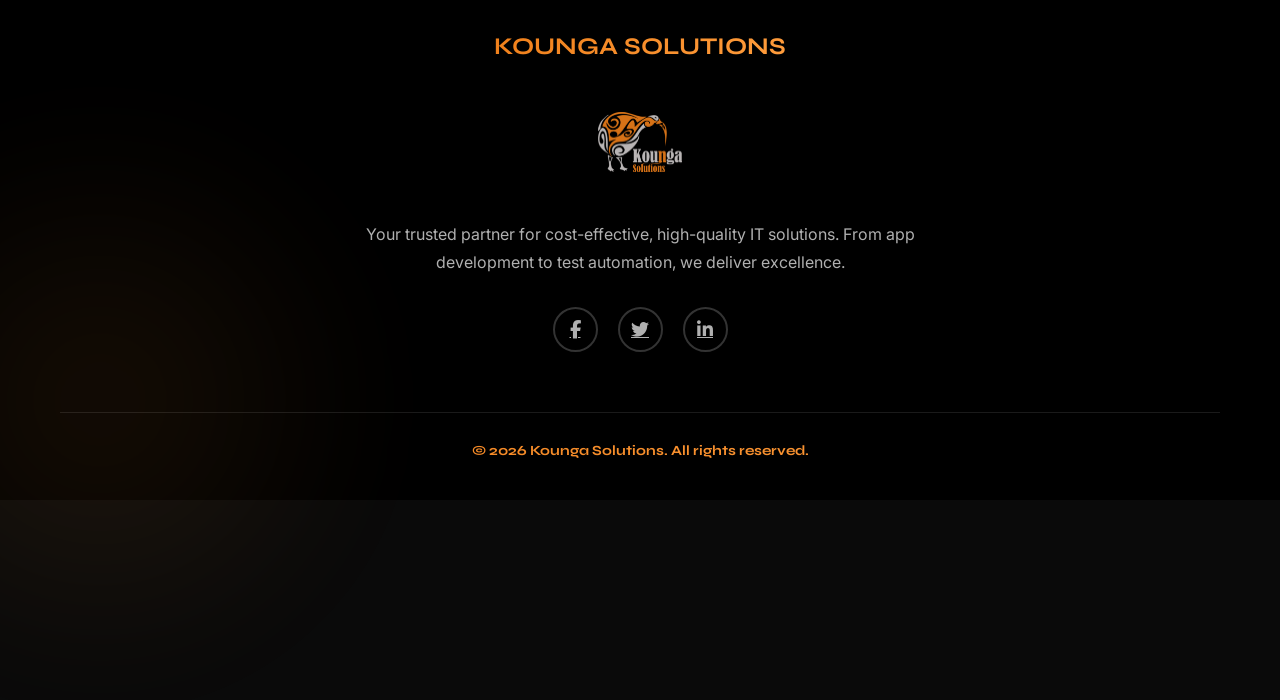
==== commit e91ae842: "feat: remove AOS attributes from team section for improved performance" ====
--- a/index.html
+++ b/index.html
@@ -342,14 +342,14 @@
 
     <!-- Team Section -->
     <section id="team" aria-label="Our team">
-        <div class="section-header" data-aos="fade-up">
+        <div class="section-header">
             <span class="section-tag">Meet The Team</span>
             <h2 class="section-title">Led By <span class="gradient-text">Visionaries</span></h2>
             <p class="section-subtitle">Meet the people behind Kounga Solutions' software development and technology services.</p>
         </div>
 
         <div class="team-grid">
-            <a class="team-card" href="https://anjanakulasinghe.com/" target="_blank" rel="noopener noreferrer" aria-label="View Anjana Kulasinghe's professional profile" data-aos="fade-up" data-aos-delay="0">
+            <a class="team-card" href="https://anjanakulasinghe.com/" target="_blank" rel="noopener noreferrer" aria-label="View Anjana Kulasinghe's professional profile">
                 <picture>
                     <source srcset="assets/images/AnjanaKulasinghe.webp" type="image/webp">
                     <img src="assets/images/AnjanaKulasinghe.png" alt="Anjana Kulasinghe" loading="lazy" decoding="async">
@@ -361,7 +361,7 @@
                 </div>
             </a>
 
-            <a class="team-card" href="https://genibahar.com/" target="_blank" rel="noopener noreferrer" aria-label="View Geni Bahar's professional profile" data-aos="fade-up" data-aos-delay="100">
+            <a class="team-card" href="https://genibahar.com/" target="_blank" rel="noopener noreferrer" aria-label="View Geni Bahar's professional profile">
                 <picture>
                     <source srcset="assets/images/Geni.webp" type="image/webp">
                     <img src="assets/images/Geni.png" alt="Geni Bahar" loading="lazy" decoding="async">
--- a/assets/css/style.css
+++ b/assets/css/style.css
@@ -393,6 +393,22 @@
         width: calc(100vw - 30px);
         max-width: 340px;
     }
+
+    .nav-links.active {
+        top: 72px;
+        right: 0;
+        left: 0;
+        width: 100%;
+        max-width: none;
+        height: calc(100vh - 72px);
+        height: calc(100dvh - 72px);
+        max-height: none;
+        overflow-y: auto;
+        border-right: 0;
+        border-left: 0;
+        border-radius: 0 0 16px 16px;
+        background: #0a0a0a;
+    }
 }
 
 @media (prefers-reduced-motion: reduce) {
@@ -1104,6 +1120,14 @@
     justify-content: center;
 }
 
+.products-page-hero .section-subtitle {
+    margin-bottom: 26px;
+}
+
+.products-page-hero .hero-buttons {
+    gap: 16px;
+}
+
 .founder-expertise {
     max-width: 900px;
     margin: 0 auto;
@@ -1469,6 +1493,15 @@
 .contact-section {
     padding: 100px 60px;
     position: relative;
+}
+
+.products-contact .hero-buttons {
+    justify-content: center;
+    align-items: center;
+}
+
+.products-contact .section-subtitle {
+    margin-bottom: 24px;
 }
 
 .contact-container {
@@ -2480,6 +2513,12 @@
         box-sizing: border-box;
     }
 
+    .nav-links.active {
+        top: 66px;
+        height: calc(100vh - 66px);
+        height: calc(100dvh - 66px);
+    }
+
     .logo img {
         height: 35px;
     }
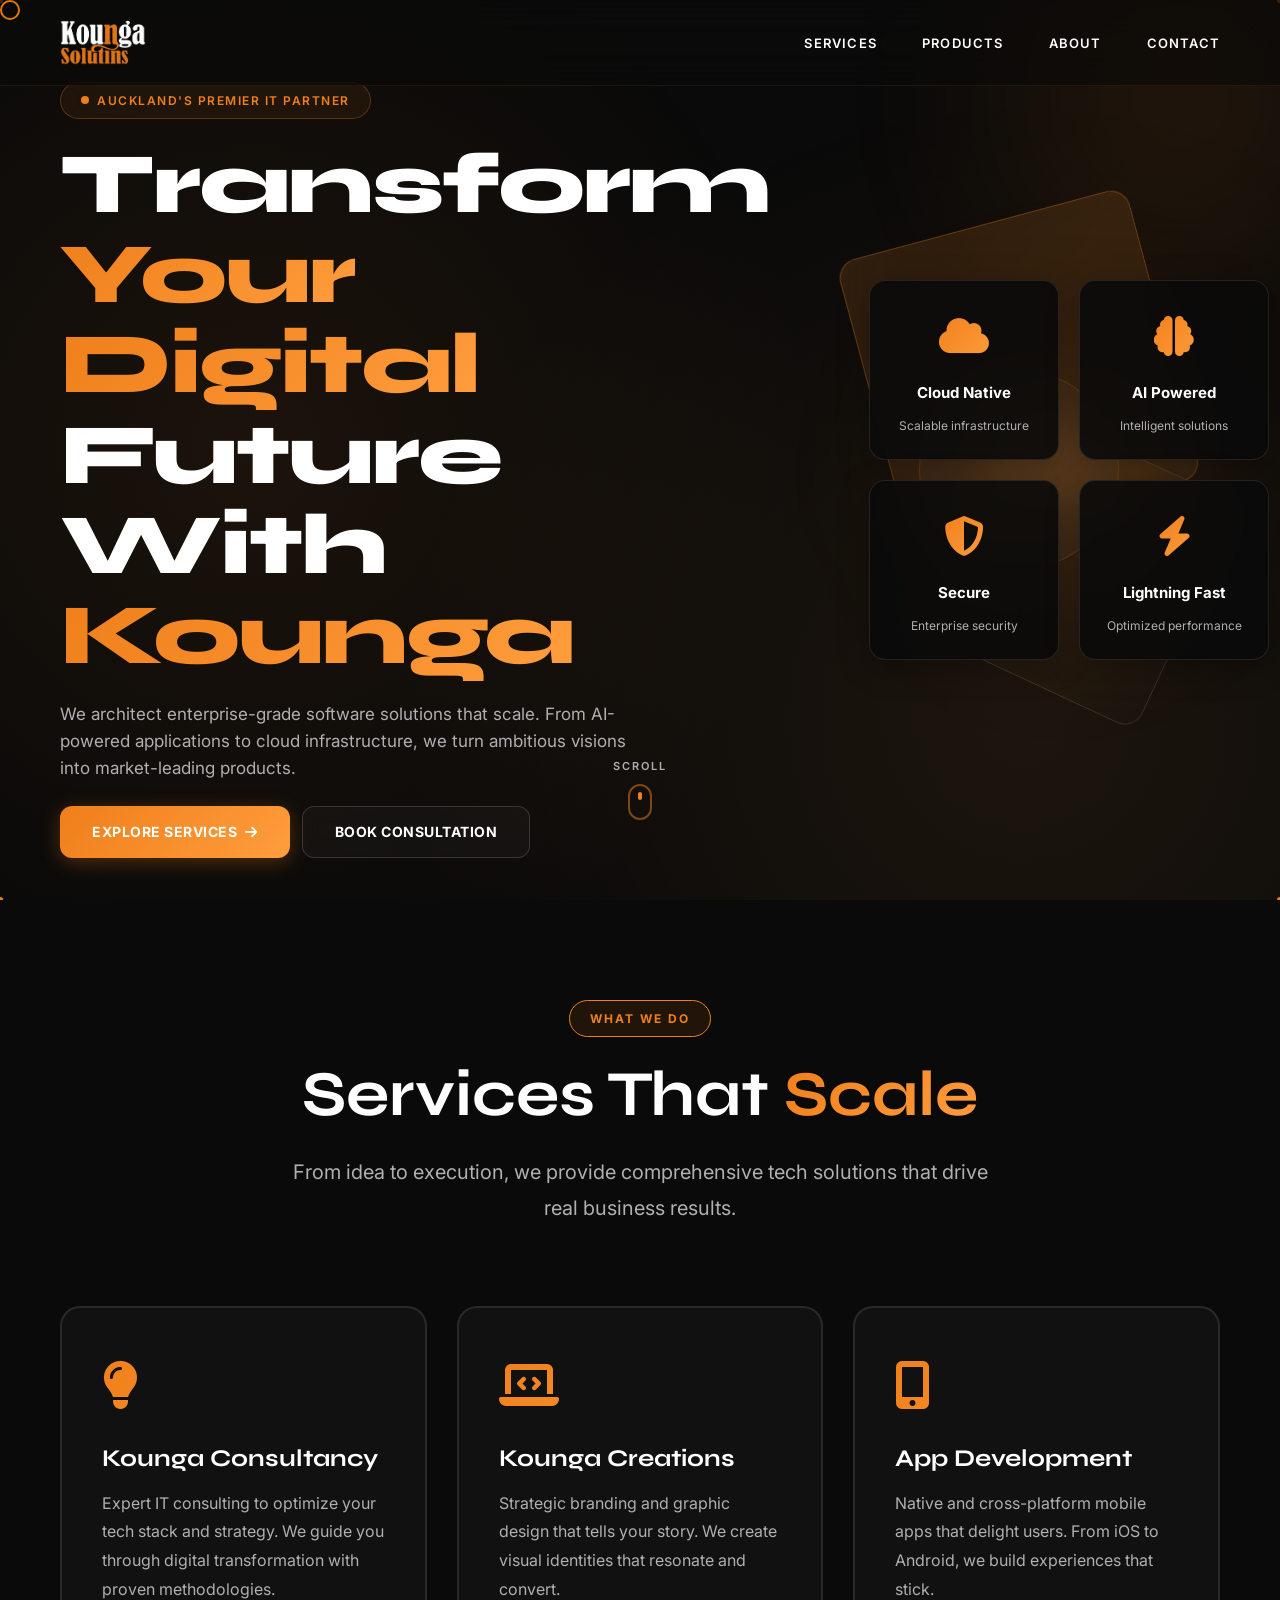
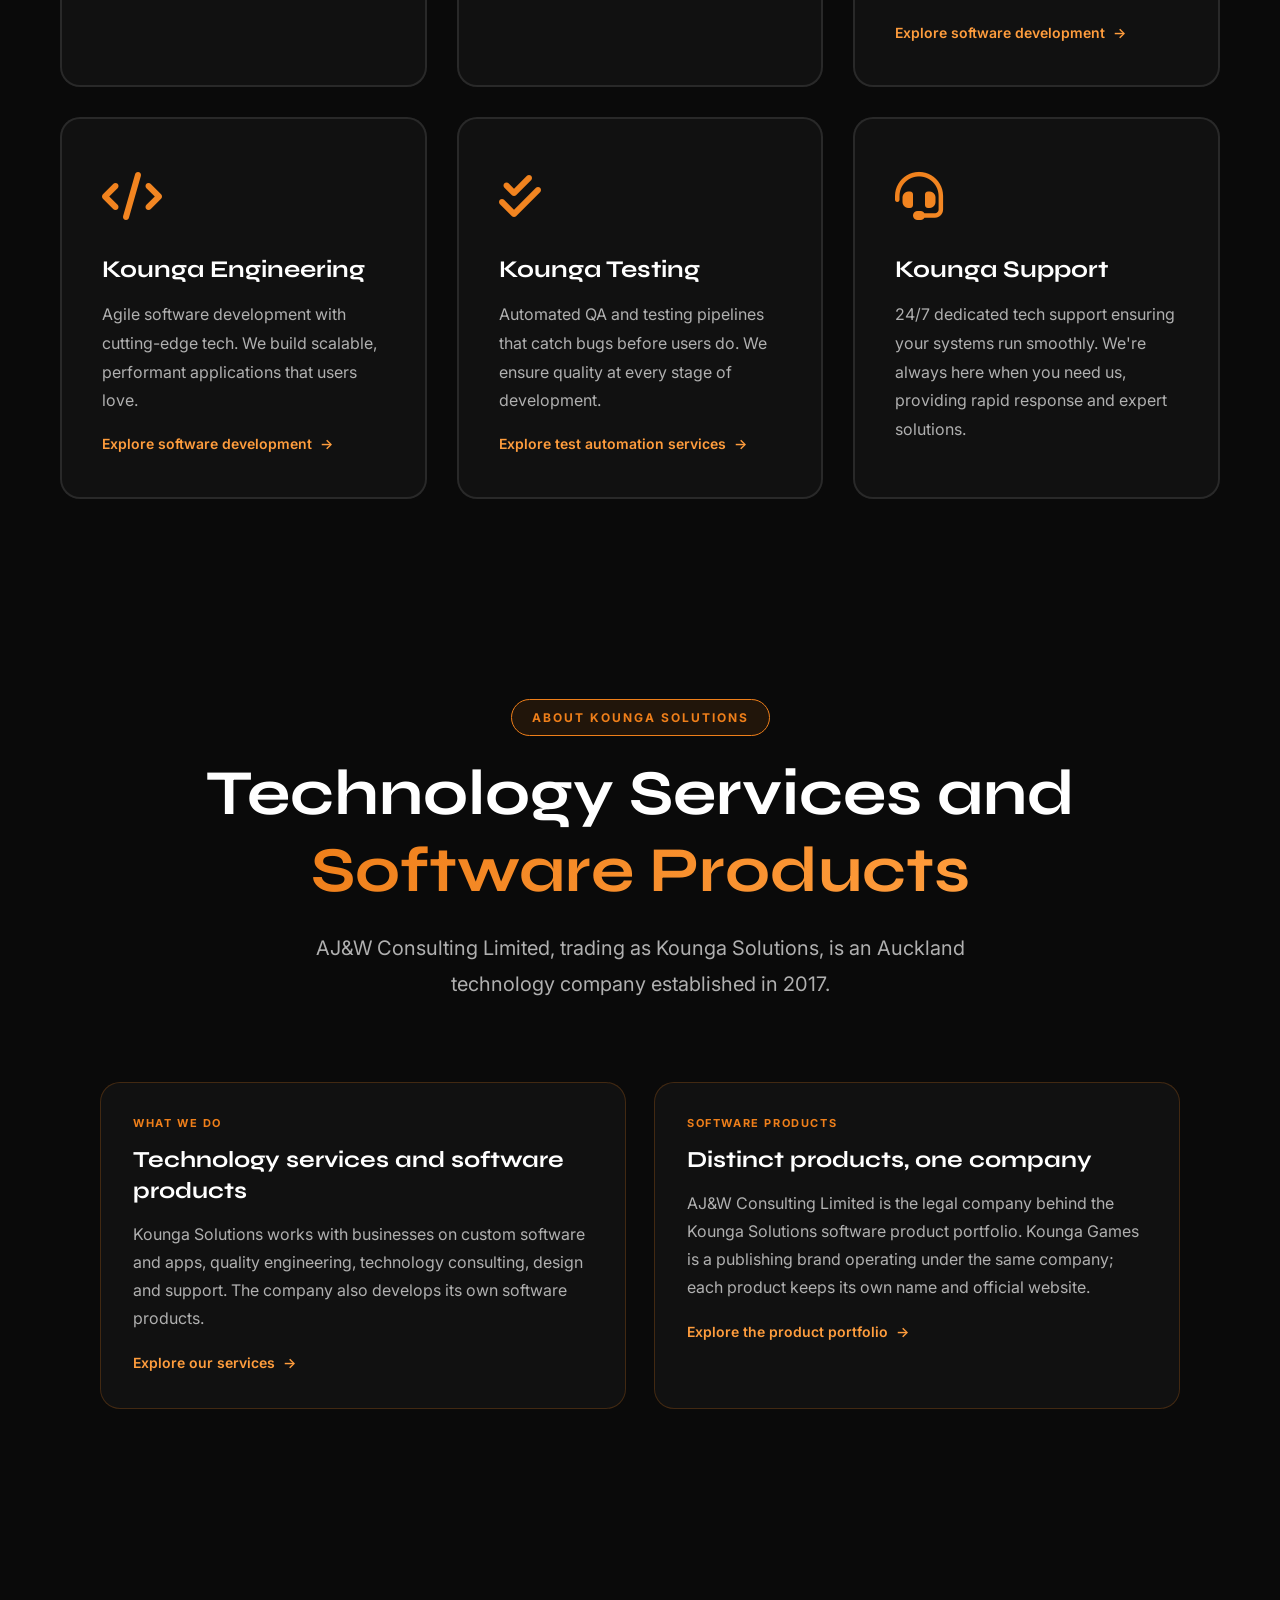
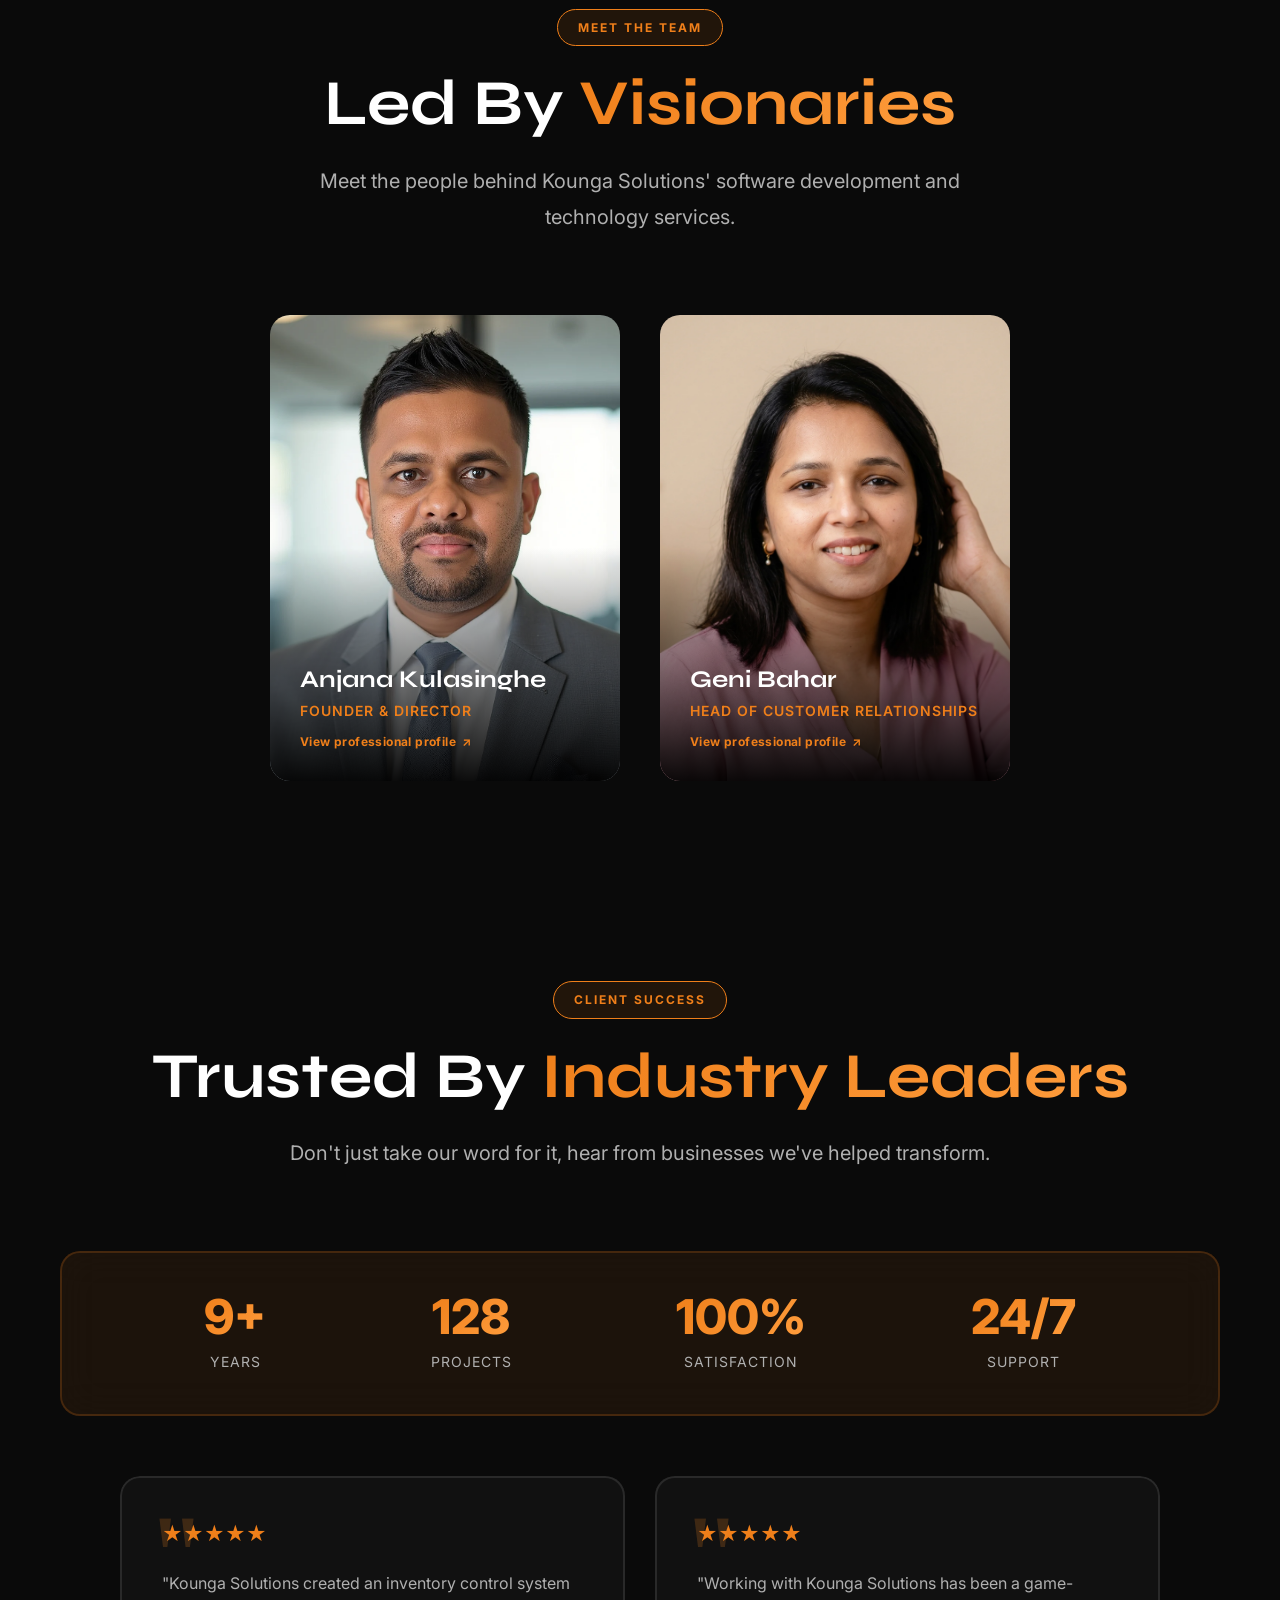
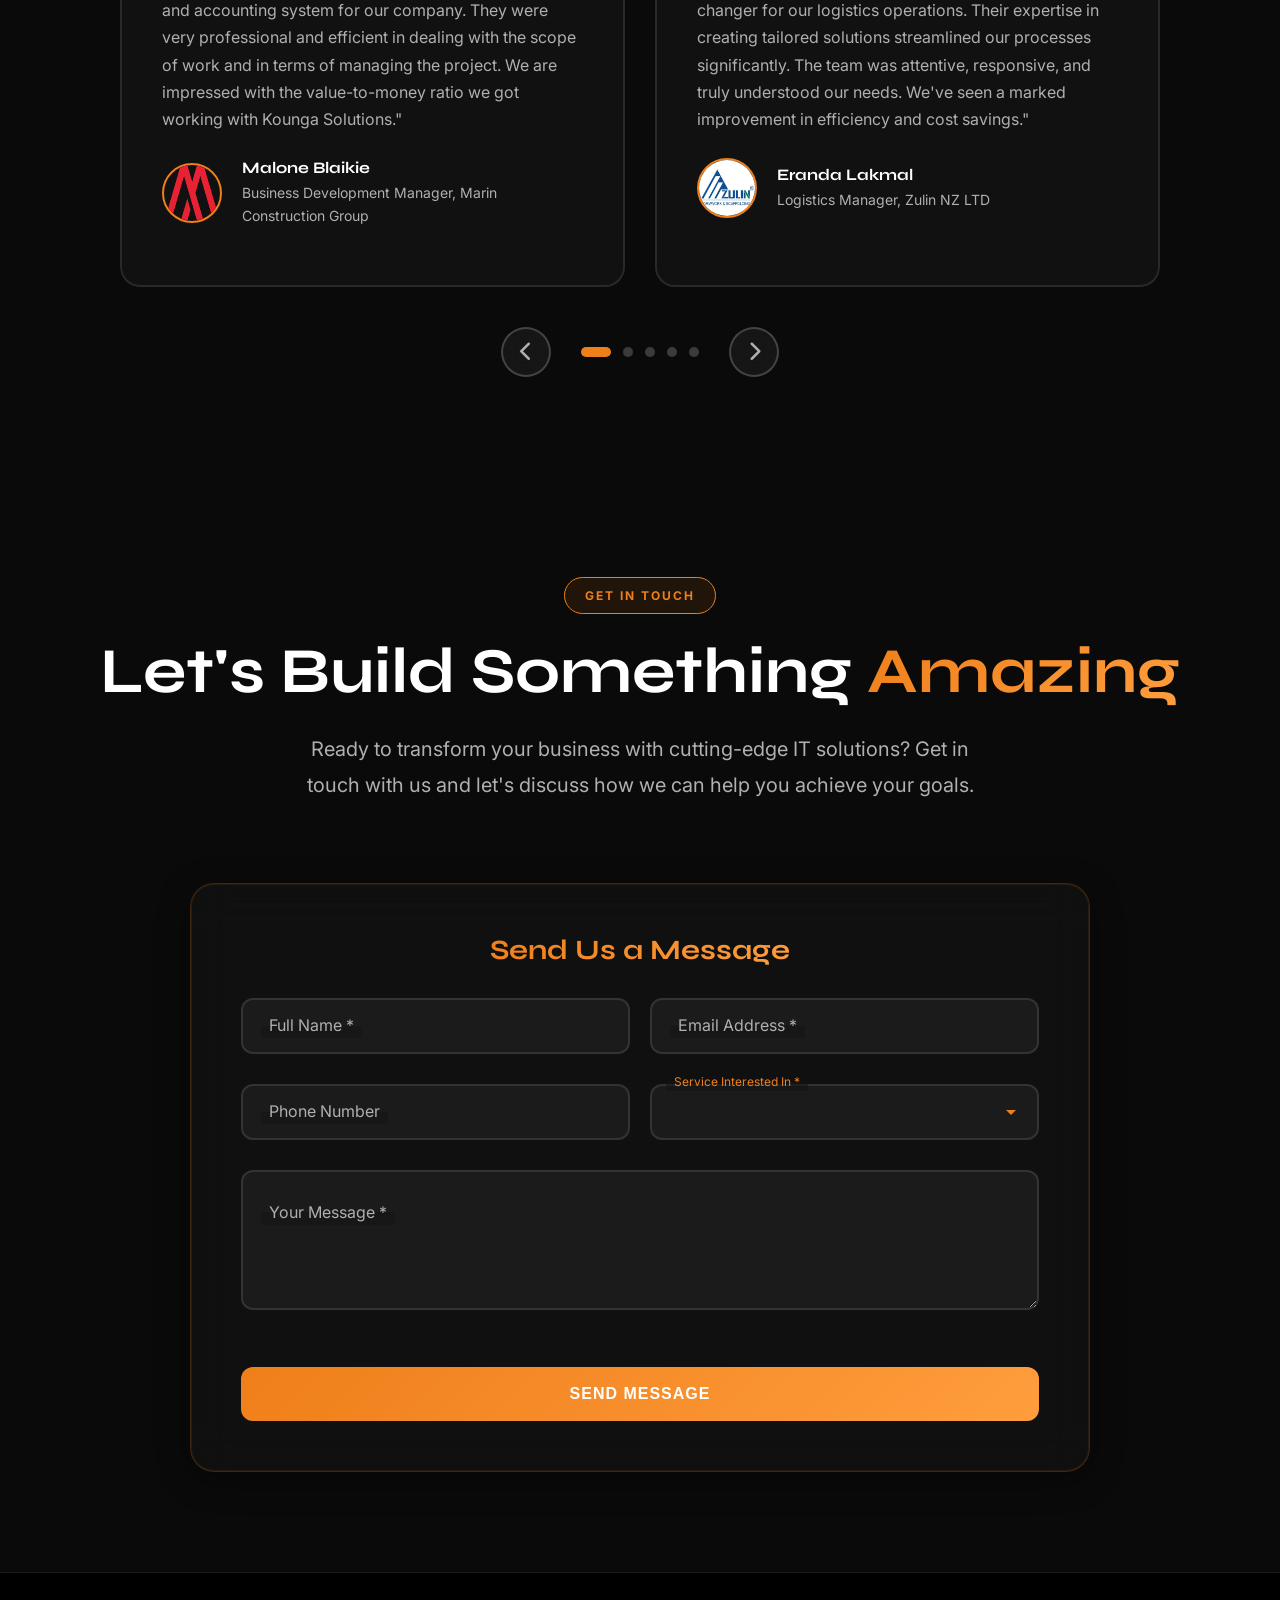
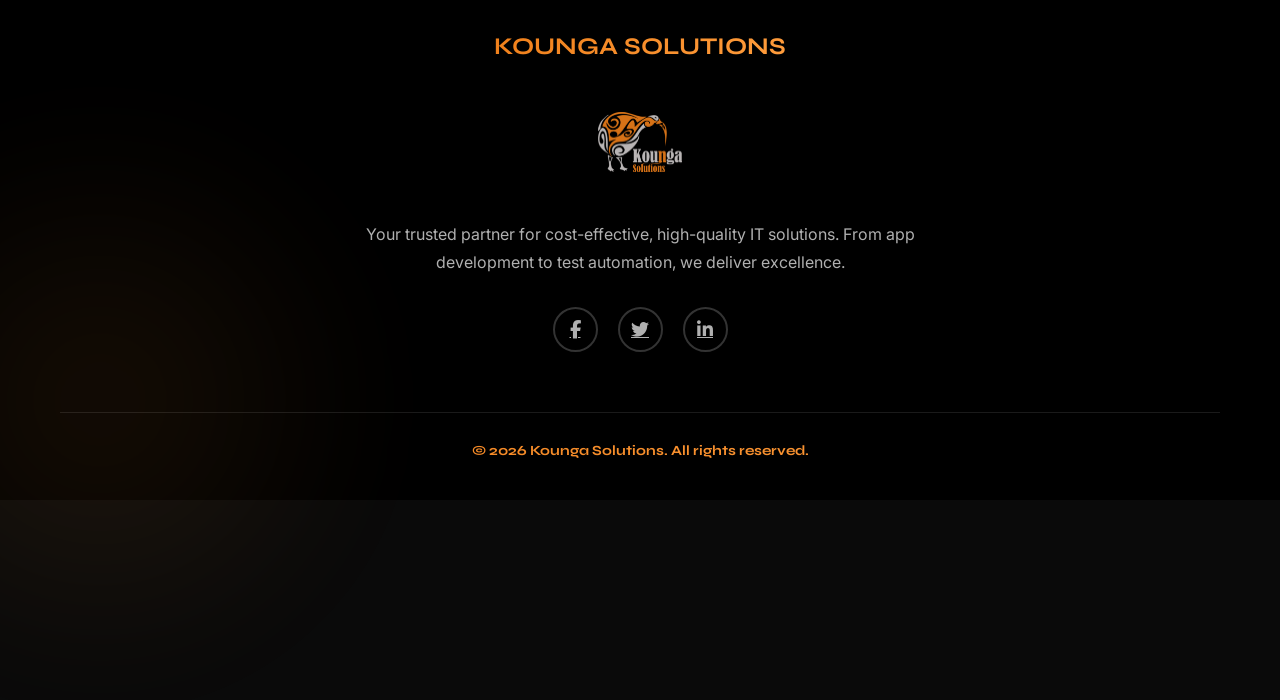
==== commit 6ca5eb8a: "feat: update SEO documentation and enhance verification processes for improved clarity and accuracy" ====
--- a/index.html
+++ b/index.html
@@ -58,7 +58,7 @@
 
     <!-- Fonts -->
     <link
-        href="https://fonts.googleapis.com/css2?family=Inter:wght@300;400;500;600;700;800;900&family=Syne:wght@400;500;600;700;800&display=swap"
+        href="https://fonts.googleapis.com/css2?family=Inter:wght@300;400;500;600;700;800;900&amp;family=Syne:wght@400;500;600;700;800&amp;display=swap"
         rel="stylesheet">
 
     <!-- Font Awesome -->
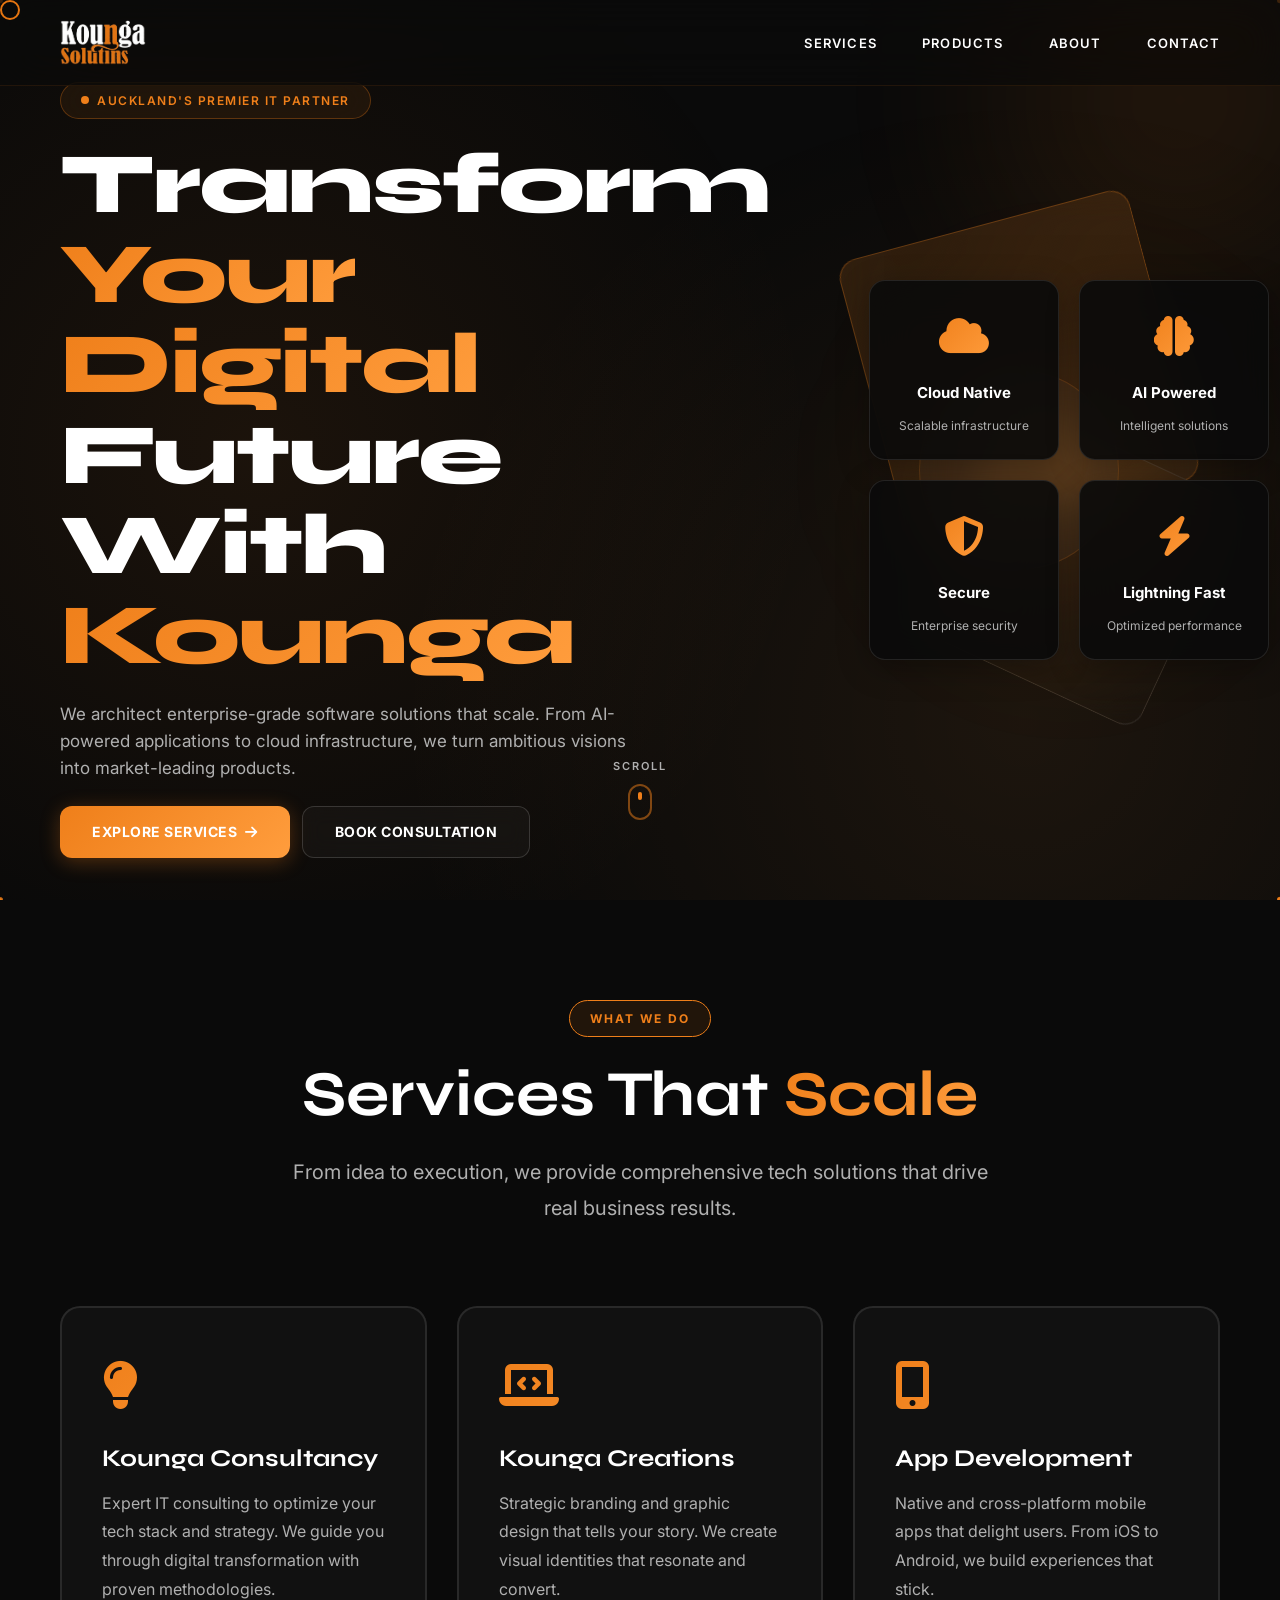
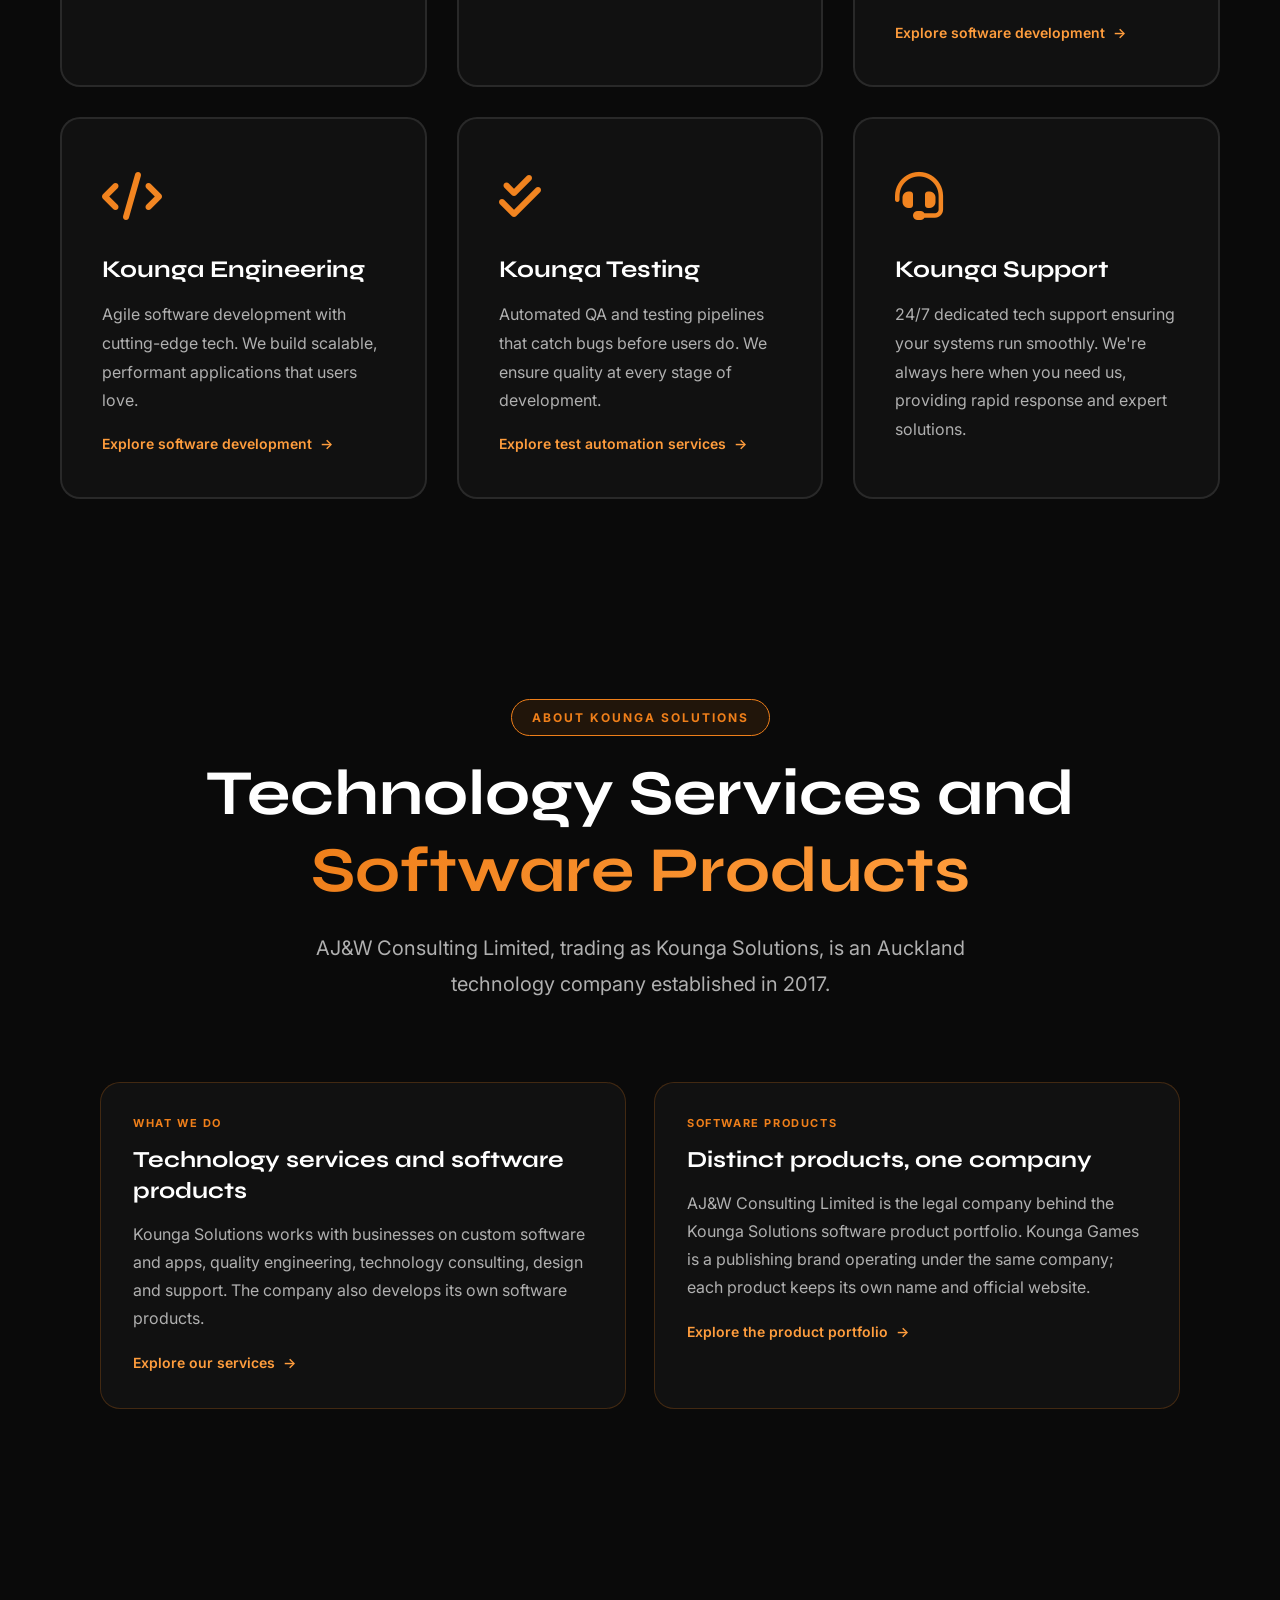
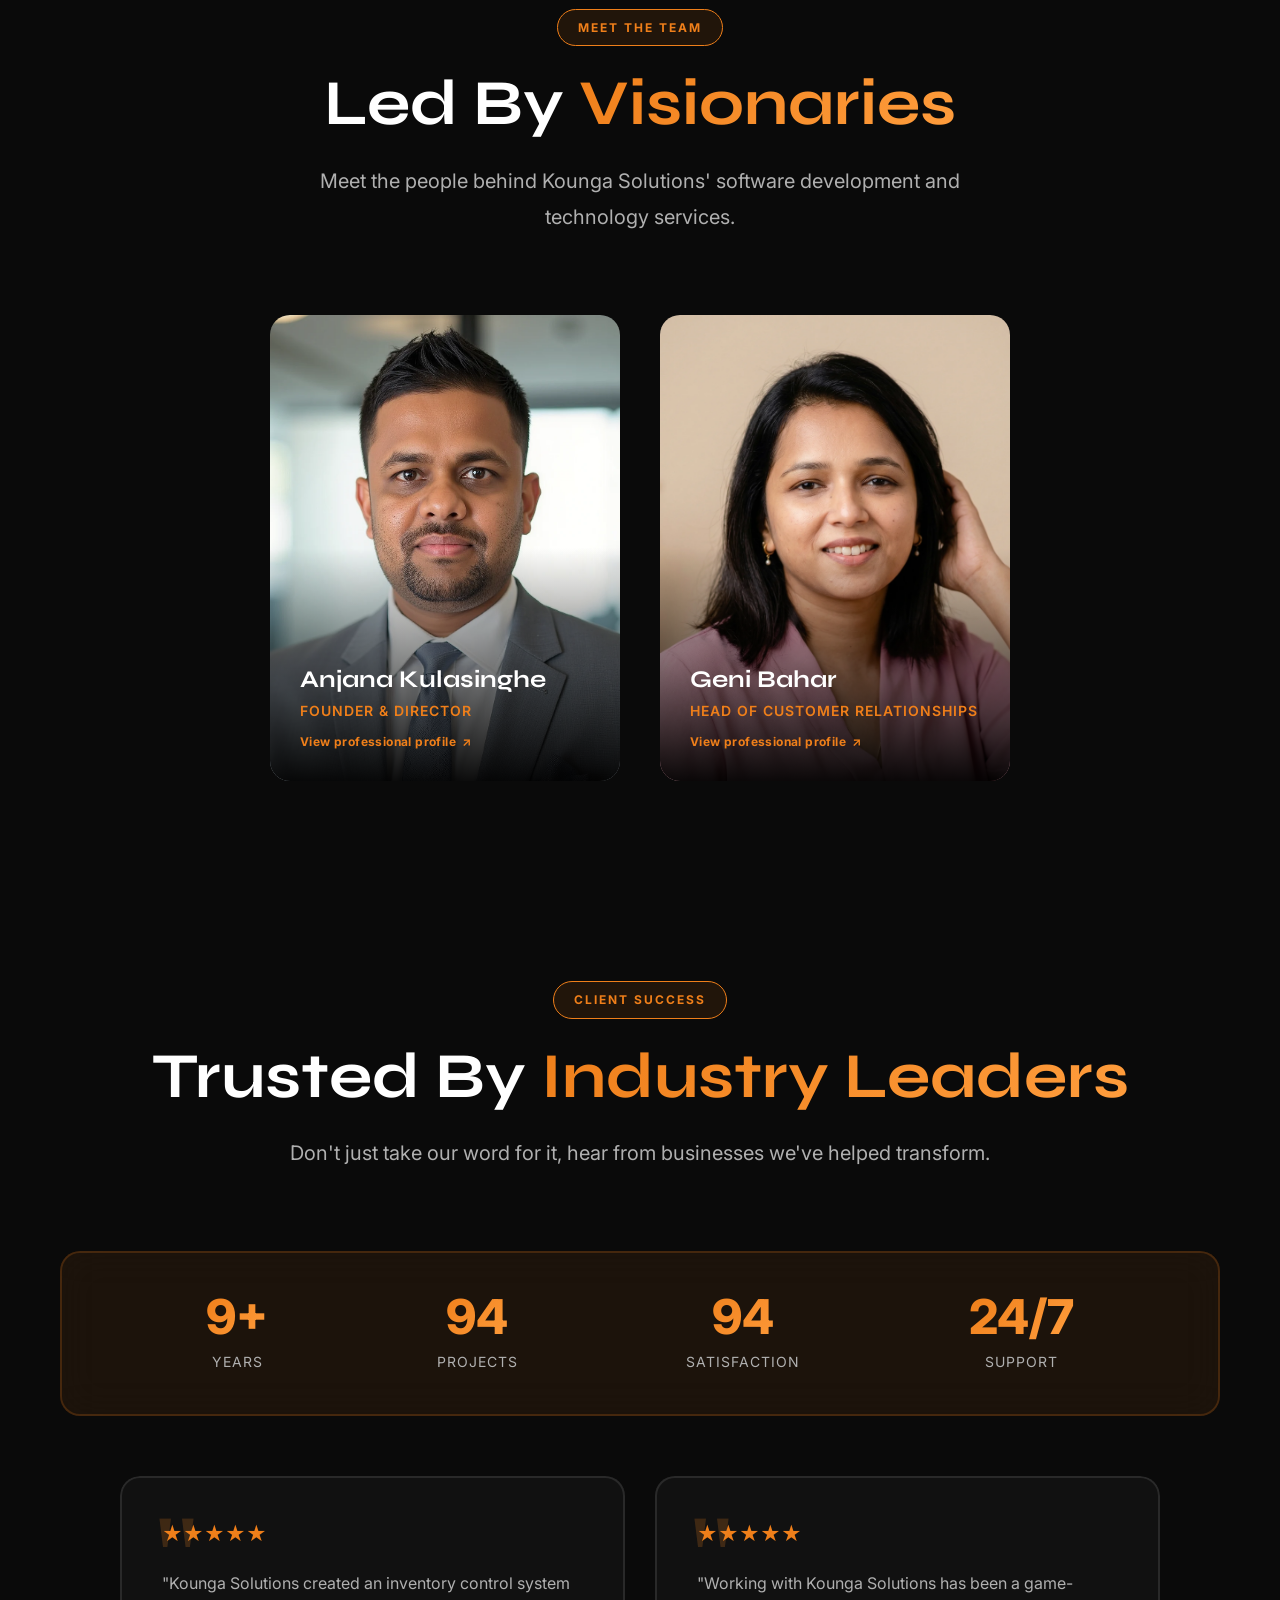
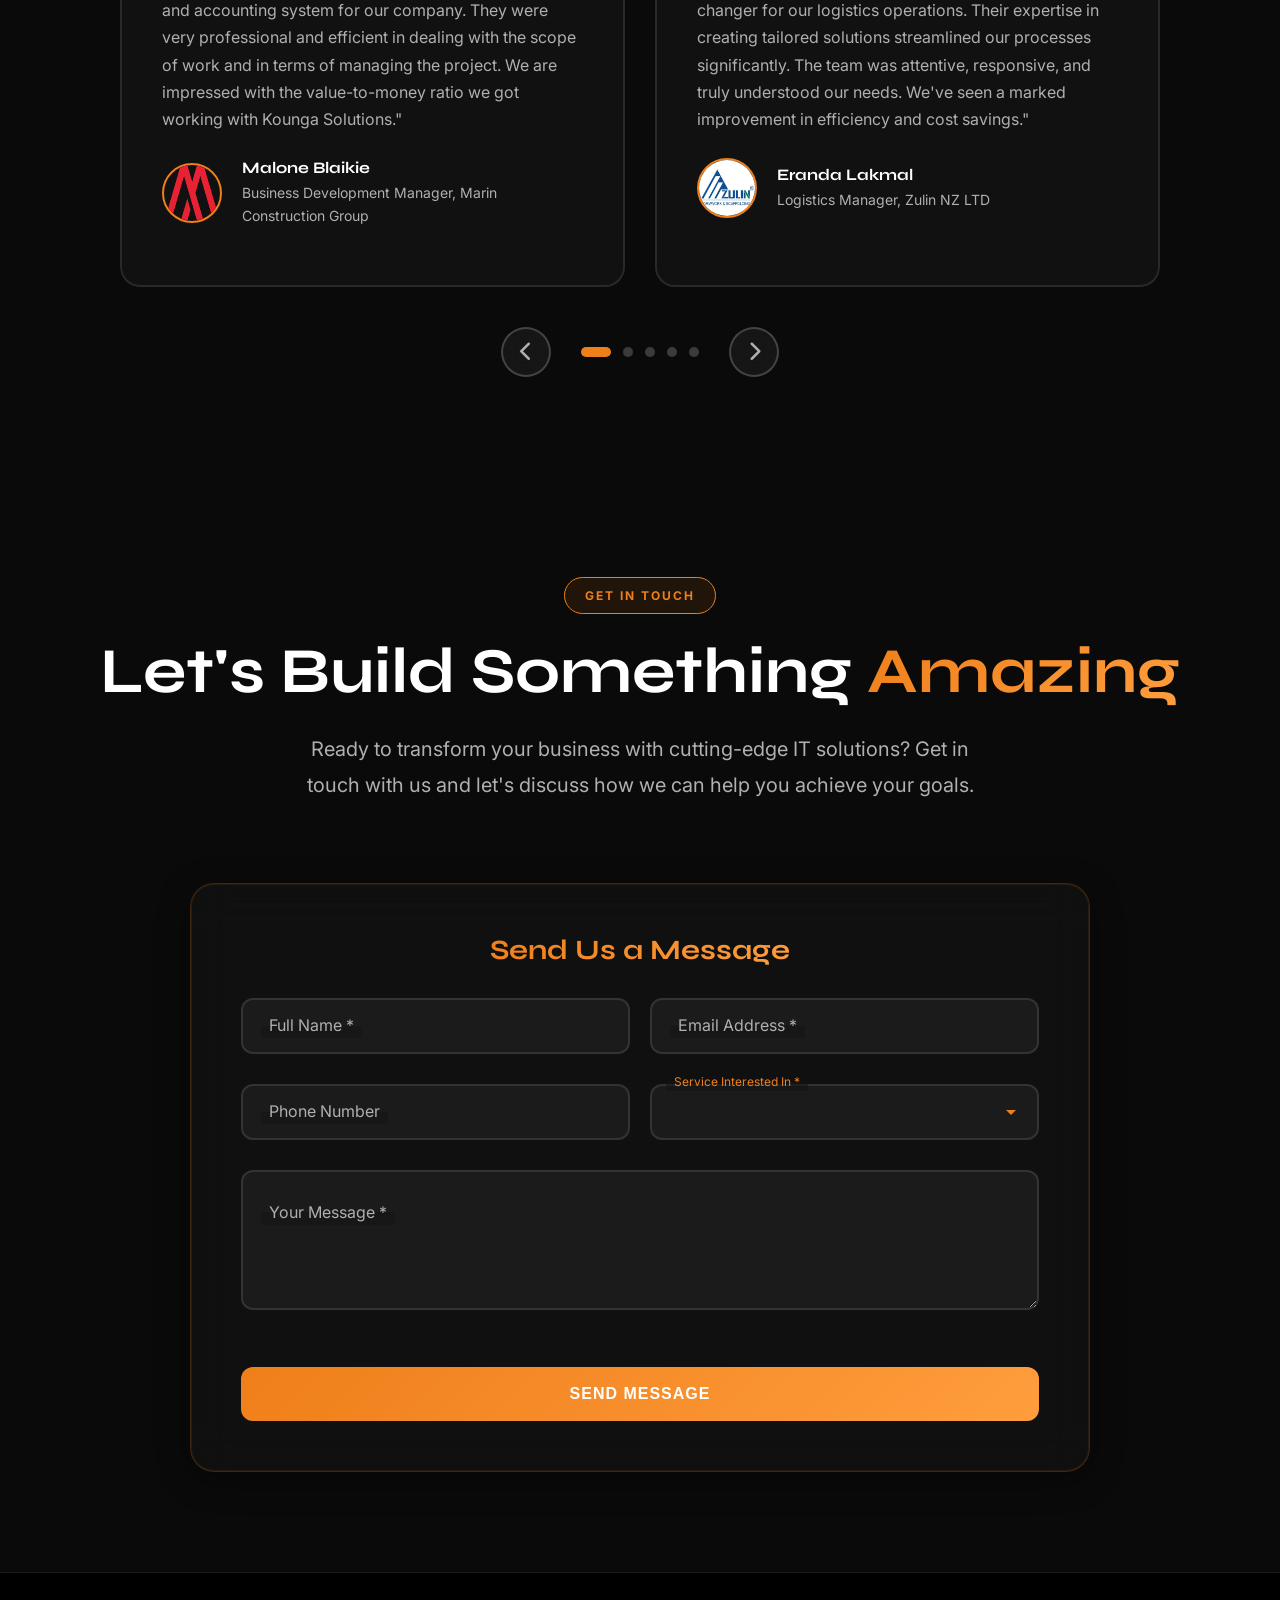
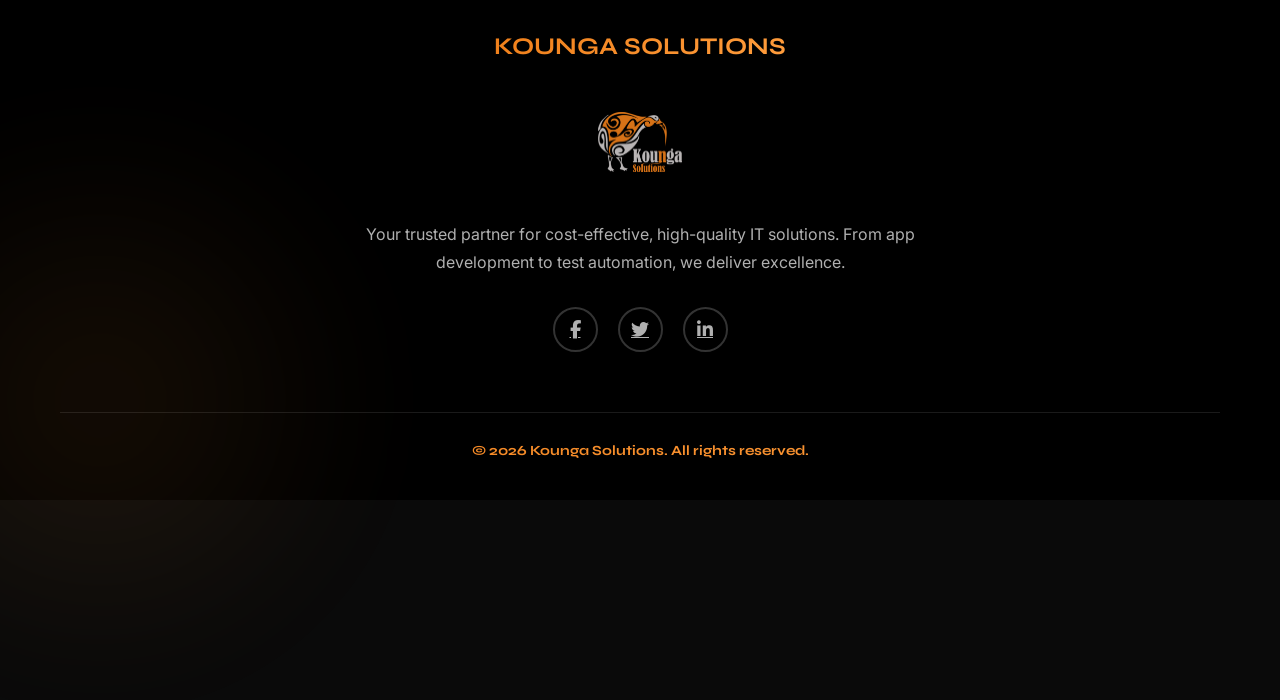
==== commit 779d475b: "feat: change author titles from h4 to h3 for consistency in testimonials" ====
--- a/index.html
+++ b/index.html
@@ -416,7 +416,7 @@
                         <div class="testimonial-author">
                             <img src="assets/images/Marin.png" alt="Marin Construction Group logo" class="author-img" loading="lazy" decoding="async">
                             <div class="author-info">
-                                <h4>Malone Blaikie</h4>
+                                <h3>Malone Blaikie</h3>
                                 <p>Business Development Manager, Marin Construction Group</p>
                             </div>
                         </div>
@@ -431,7 +431,7 @@
                         <div class="testimonial-author">
                             <img src="assets/images/Zulin.jpeg" alt="Zulin Formwork &amp; Scaffolding logo" class="author-img" loading="lazy" decoding="async">
                             <div class="author-info">
-                                <h4>Eranda Lakmal</h4>
+                                <h3>Eranda Lakmal</h3>
                                 <p>Logistics Manager, Zulin NZ LTD</p>
                             </div>
                         </div>
@@ -446,7 +446,7 @@
                         <div class="testimonial-author">
                             <img src="assets/images/Muse.png" alt="Muse Digital logo" class="author-img" loading="lazy" decoding="async">
                             <div class="author-info">
-                                <h4>Kaupadhi</h4>
+                                <h3>Kaupadhi</h3>
                                 <p>Director, Muse Digital</p>
                             </div>
                         </div>
@@ -461,7 +461,7 @@
                         <div class="testimonial-author">
                             <img src="assets/images/Kevin.jpg" alt="Kevin Ratnayake monogram logo" class="author-img" loading="lazy" decoding="async">
                             <div class="author-info">
-                                <h4>Kevin Ratnayake</h4>
+                                <h3>Kevin Ratnayake</h3>
                                 <p>Real Estate Specialist</p>
                             </div>
                         </div>
@@ -479,7 +479,7 @@
                                 <img src="assets/images/NovaFeet.png" alt="Nova Feet logo" class="author-img" loading="lazy" decoding="async">
                             </picture>
                             <div class="author-info">
-                                <h4>Rashmika</h4>
+                                <h3>Rashmika</h3>
                                 <p>Director, Nova Feet</p>
                             </div>
                         </div>
@@ -519,7 +519,7 @@
                     <input type="hidden" name="from_name" value="Kounga Solutions Website">
 
                     <!-- Web3Forms honeypot (checked server-side): bots fill this, humans never see it -->
-                    <input type="checkbox" name="botcheck" style="display:none" tabindex="-1" autocomplete="off">
+                    <input type="checkbox" name="botcheck" style="display:none" tabindex="-1">
 
                     <div class="form-row">
                         <div class="form-group">
@@ -541,7 +541,7 @@
 
                         <div class="form-group">
                             <select name="service" id="service" required>
-                                <option value="" disabled selected></option>
+                                <option value="" disabled selected aria-label="Select a service">&#8203;</option>
                                 <option value="Web Development">Web Development</option>
                                 <option value="Mobile App Development">Mobile App Development</option>
                                 <option value="QA & Testing">QA & Testing</option>
--- a/assets/css/style.css
+++ b/assets/css/style.css
@@ -1404,7 +1404,7 @@
     min-width: 0;
 }
 
-.author-info h4 {
+.author-info h3 {
     font-size: 16px;
     margin-bottom: 5px;
     word-wrap: break-word;
@@ -2431,7 +2431,7 @@
         height: 50px;
     }
 
-    .author-info h4 {
+    .author-info h3 {
         font-size: 15px;
     }
 
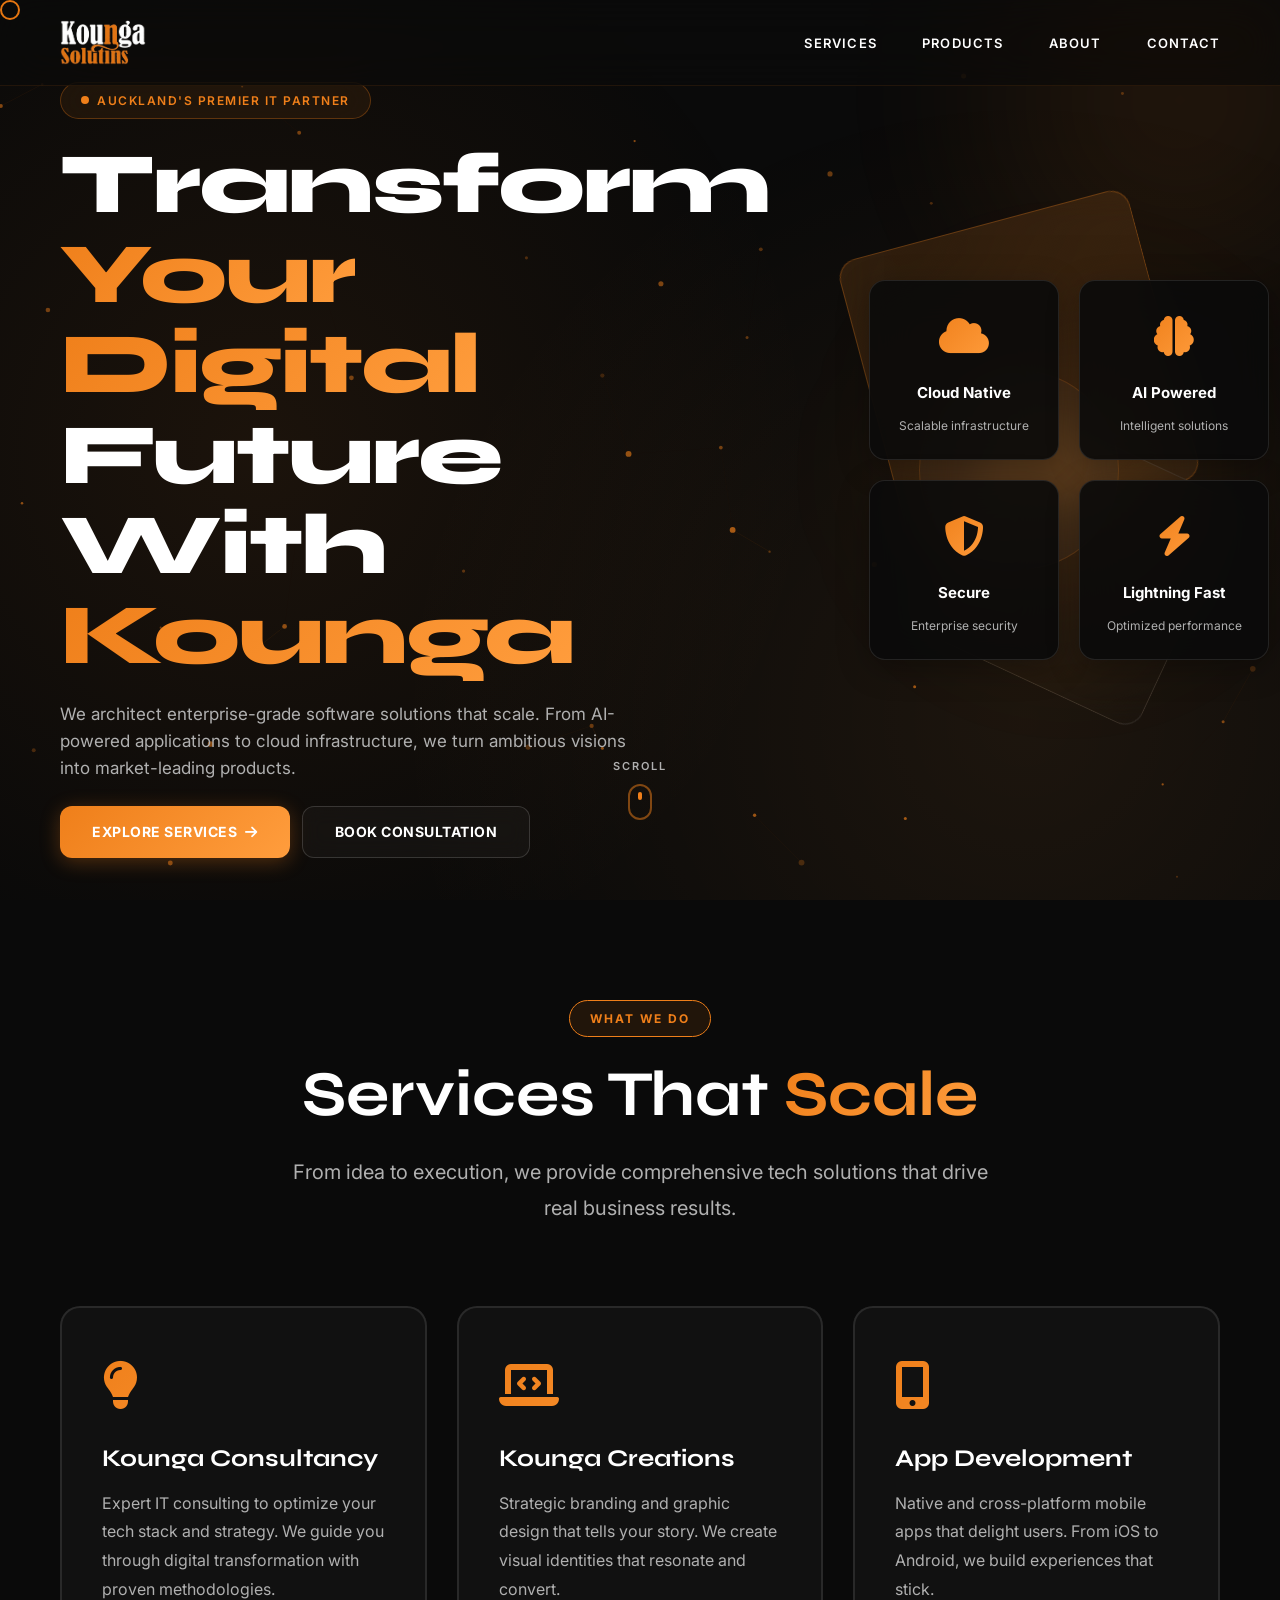
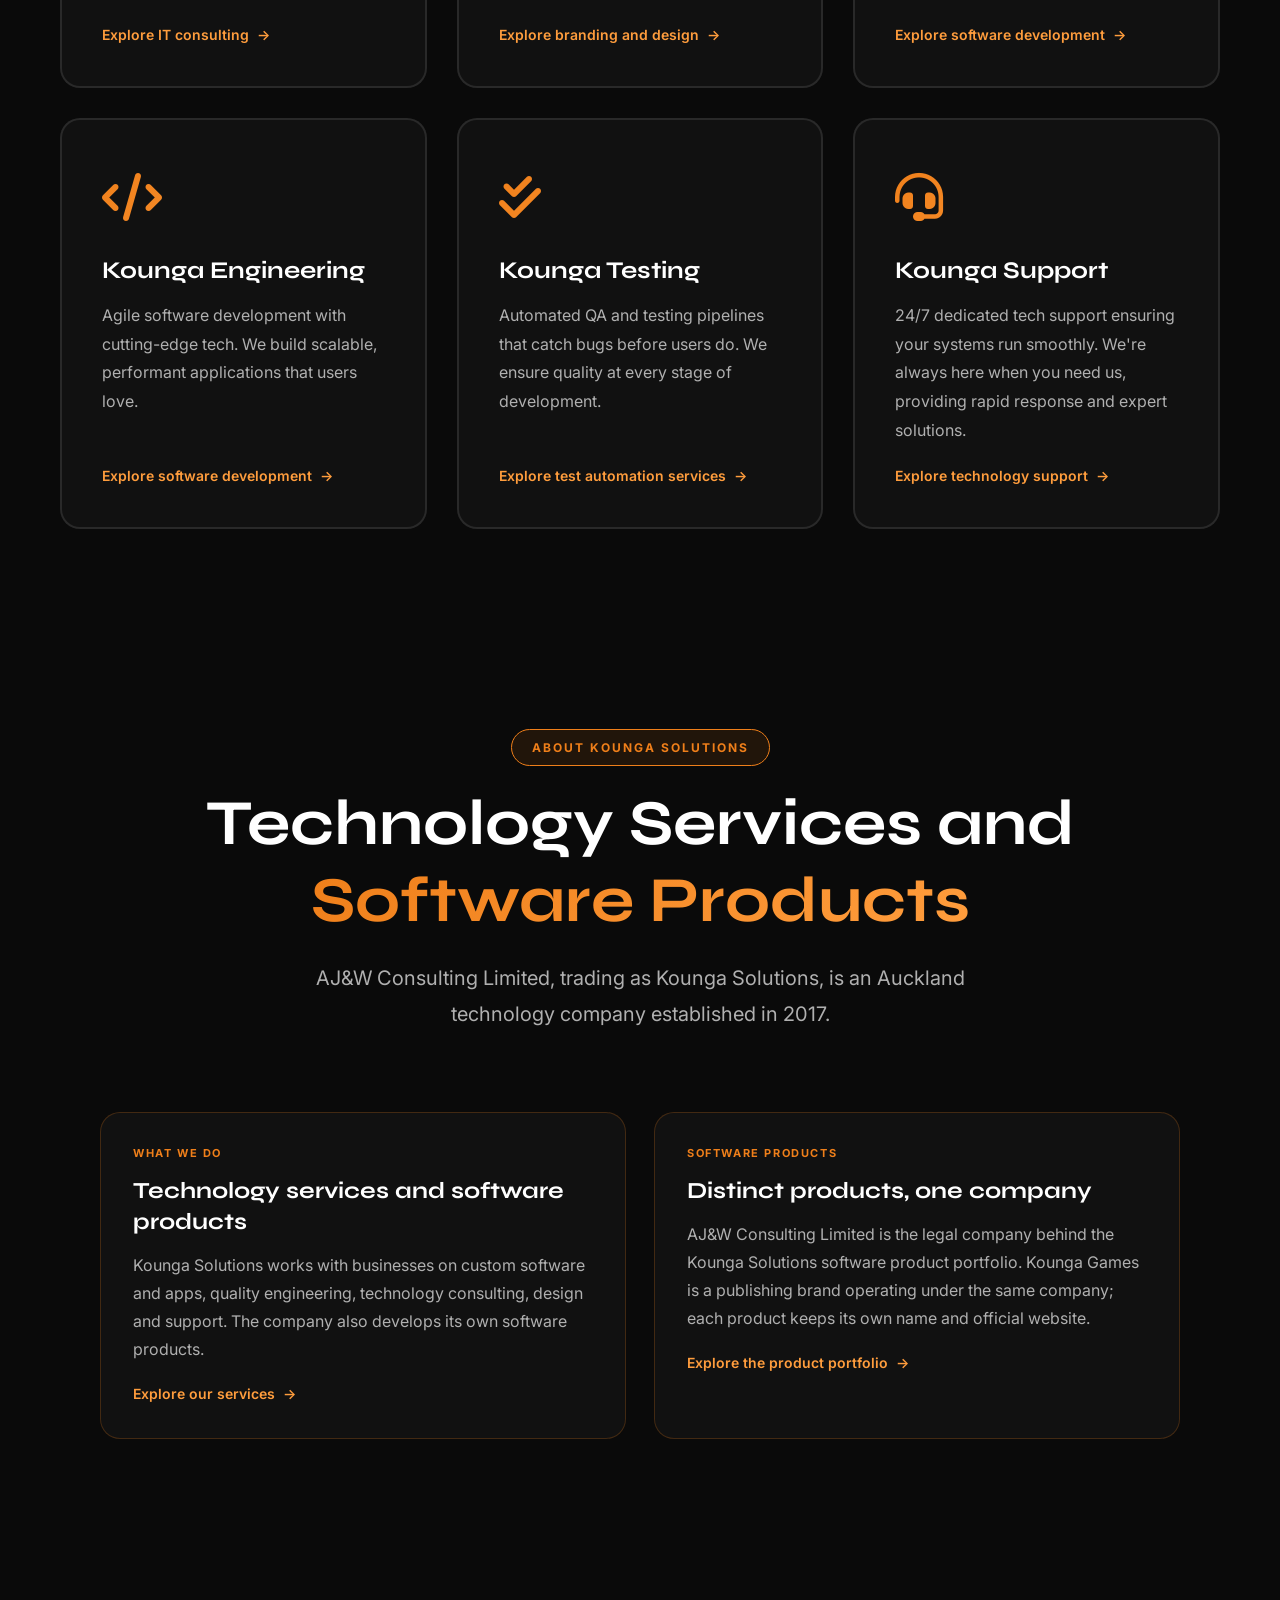
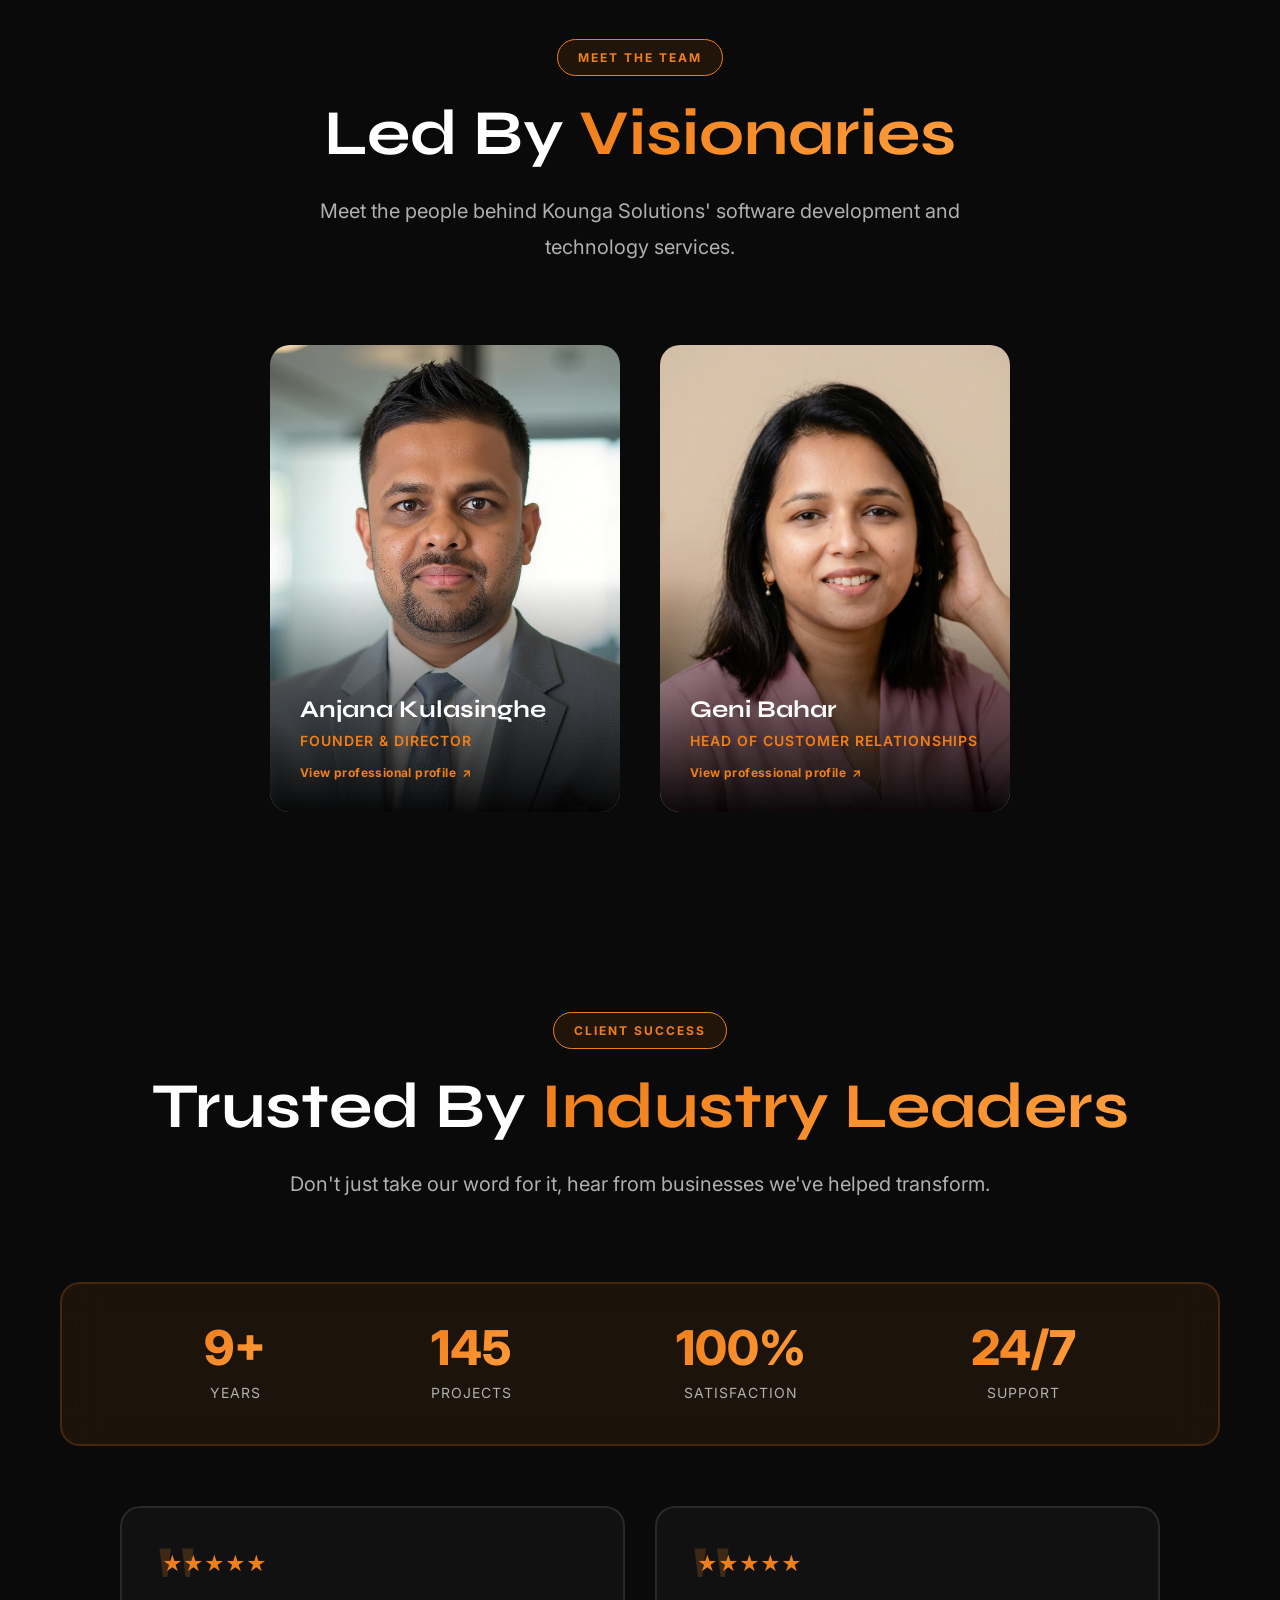
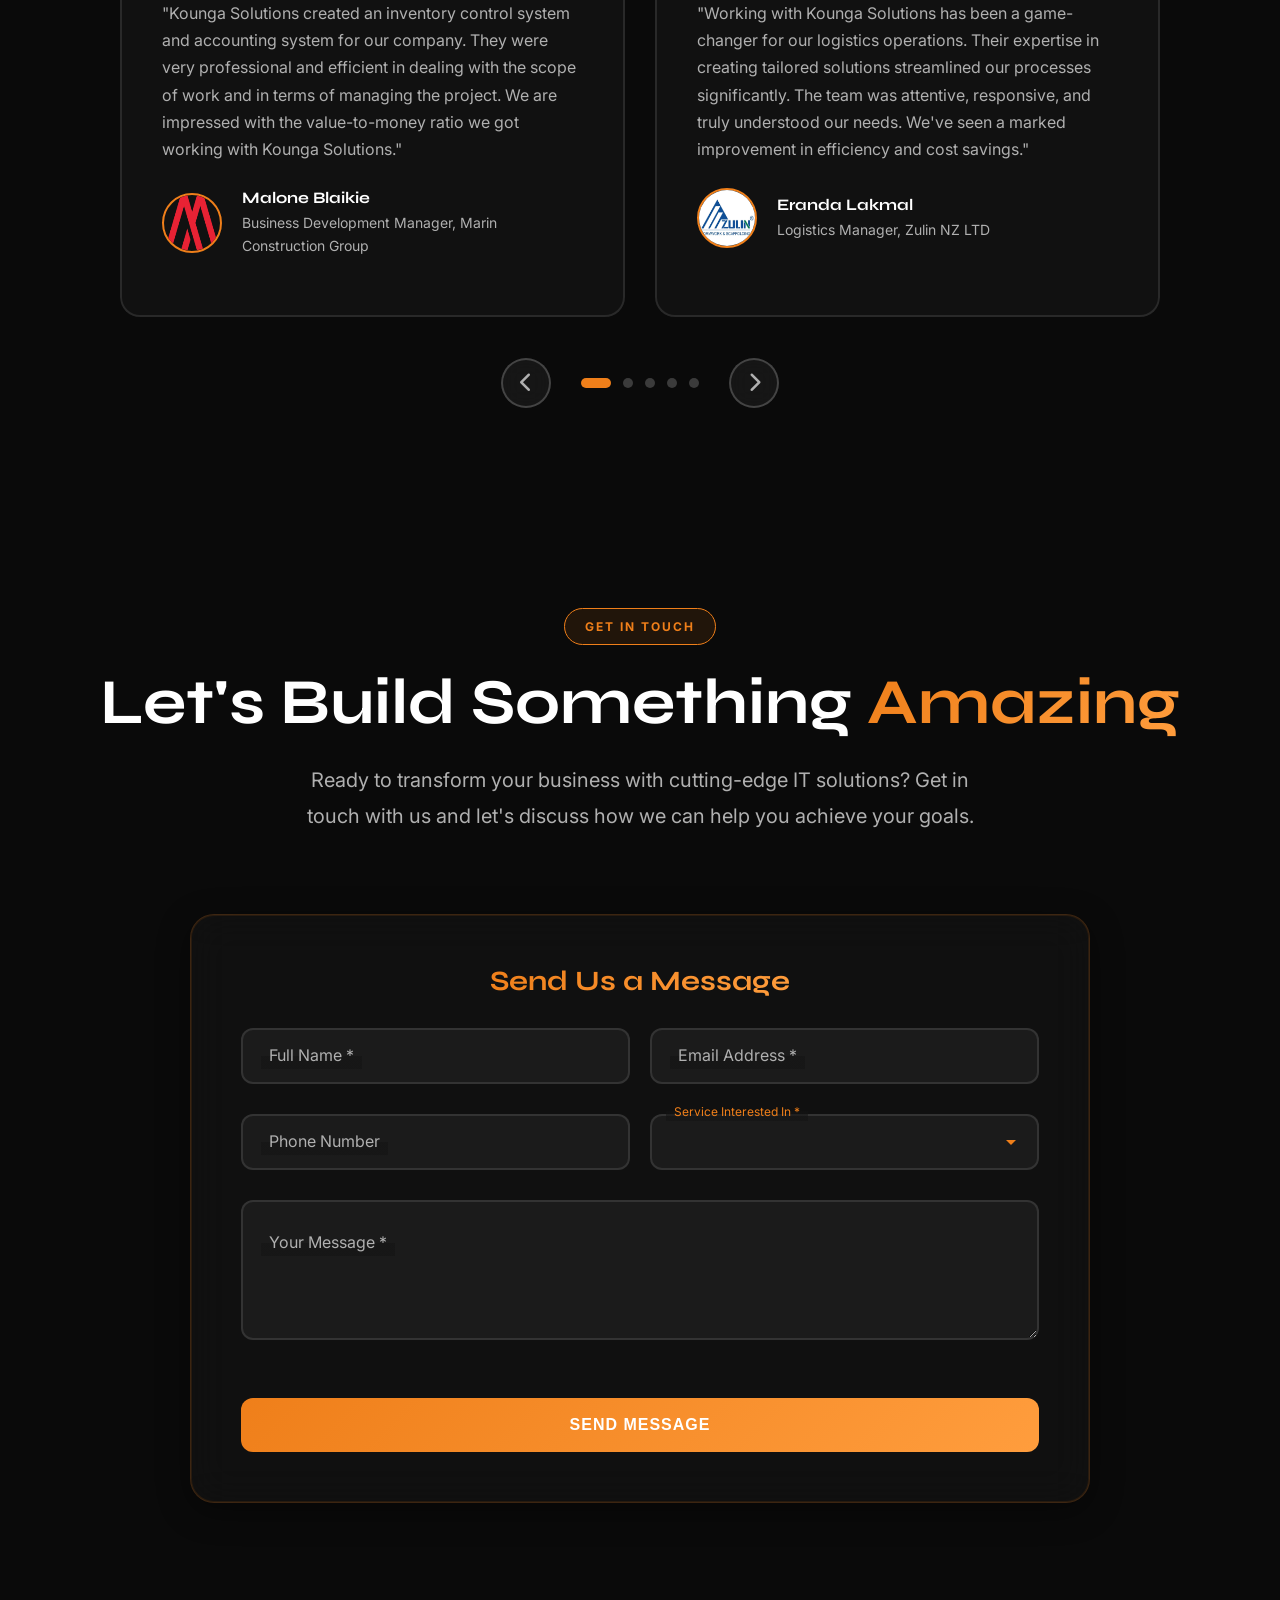
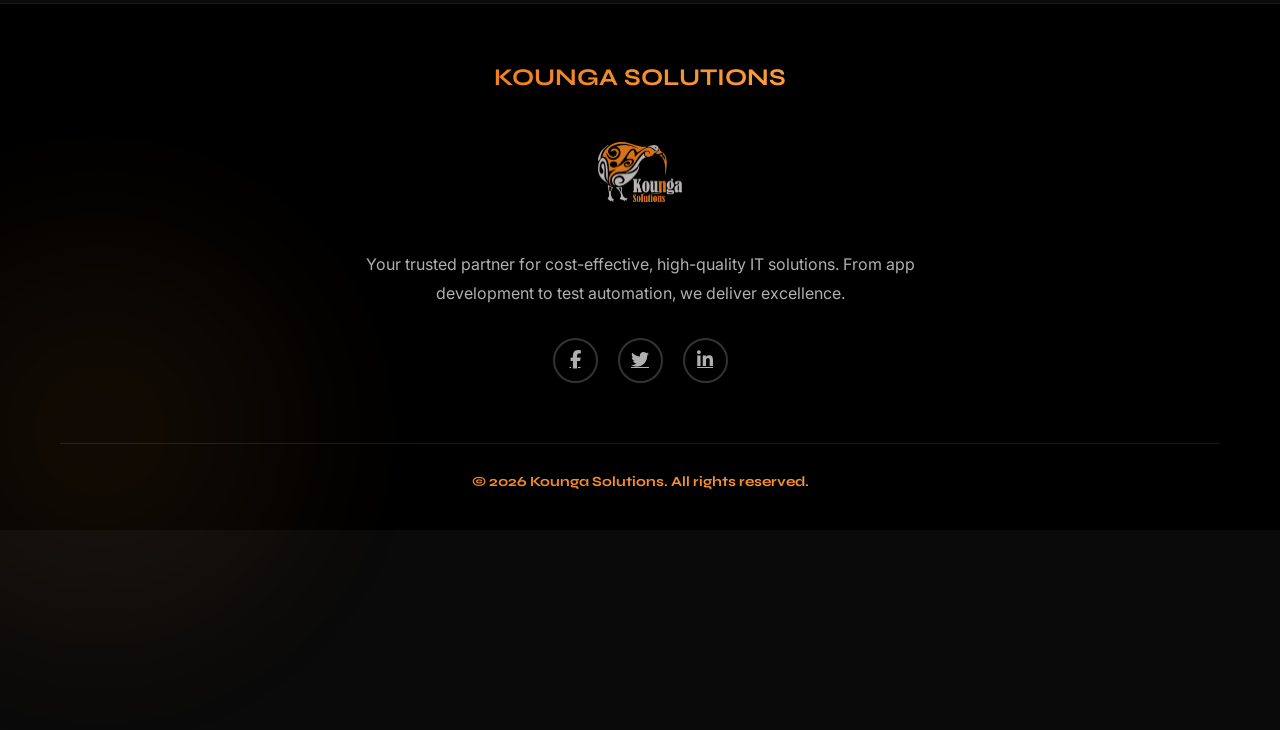
==== commit fdc1110c: "feat: add new services for IT consulting, branding design, and IT support; update sitemap and servic" ====
--- a/index.html
+++ b/index.html
@@ -273,6 +273,7 @@
                 <h3>Kounga Consultancy</h3>
                 <p>Expert IT consulting to optimize your tech stack and strategy. We guide you through digital
                     transformation with proven methodologies.</p>
+                <a class="service-link" href="/services/it-consulting/">Explore IT consulting <span aria-hidden="true">&rarr;</span></a>
             </div>
 
             <div class="service-card" data-aos="fade-up" data-aos-delay="100">
@@ -280,6 +281,7 @@
                 <h3>Kounga Creations</h3>
                 <p>Strategic branding and graphic design that tells your story. We create visual identities that
                     resonate and convert.</p>
+                <a class="service-link" href="/services/branding-design/">Explore branding and design <span aria-hidden="true">&rarr;</span></a>
             </div>
 
             <div class="service-card" data-aos="fade-up" data-aos-delay="200">
@@ -311,6 +313,7 @@
                 <h3>Kounga Support</h3>
                 <p>24/7 dedicated tech support ensuring your systems run smoothly. We're always here when you need us,
                     providing rapid response and expert solutions.</p>
+                <a class="service-link" href="/services/it-support/">Explore technology support <span aria-hidden="true">&rarr;</span></a>
             </div>
         </div>
     </section>
--- a/assets/css/style.css
+++ b/assets/css/style.css
@@ -2686,3 +2686,38 @@
     10%, 30%, 50%, 70%, 90% { transform: translateX(-5px); }
     20%, 40%, 60%, 80% { transform: translateX(5px); }
 }
+
+/* Keep card rows balanced at desktop and readable at smaller breakpoints. */
+.services-grid {
+    grid-template-columns: repeat(3, minmax(0, 1fr));
+    align-items: stretch;
+}
+
+.service-card {
+    display: flex;
+    flex-direction: column;
+    height: 100%;
+    box-sizing: border-box;
+}
+
+.service-card p {
+    flex: 1 0 auto;
+    margin-bottom: 0;
+}
+
+.service-card .service-link {
+    align-self: flex-start;
+    margin-top: 20px;
+}
+
+@media (max-width: 1100px) {
+    .services-grid {
+        grid-template-columns: repeat(2, minmax(0, 1fr));
+    }
+}
+
+@media (max-width: 700px) {
+    .services-grid {
+        grid-template-columns: minmax(0, 1fr);
+    }
+}
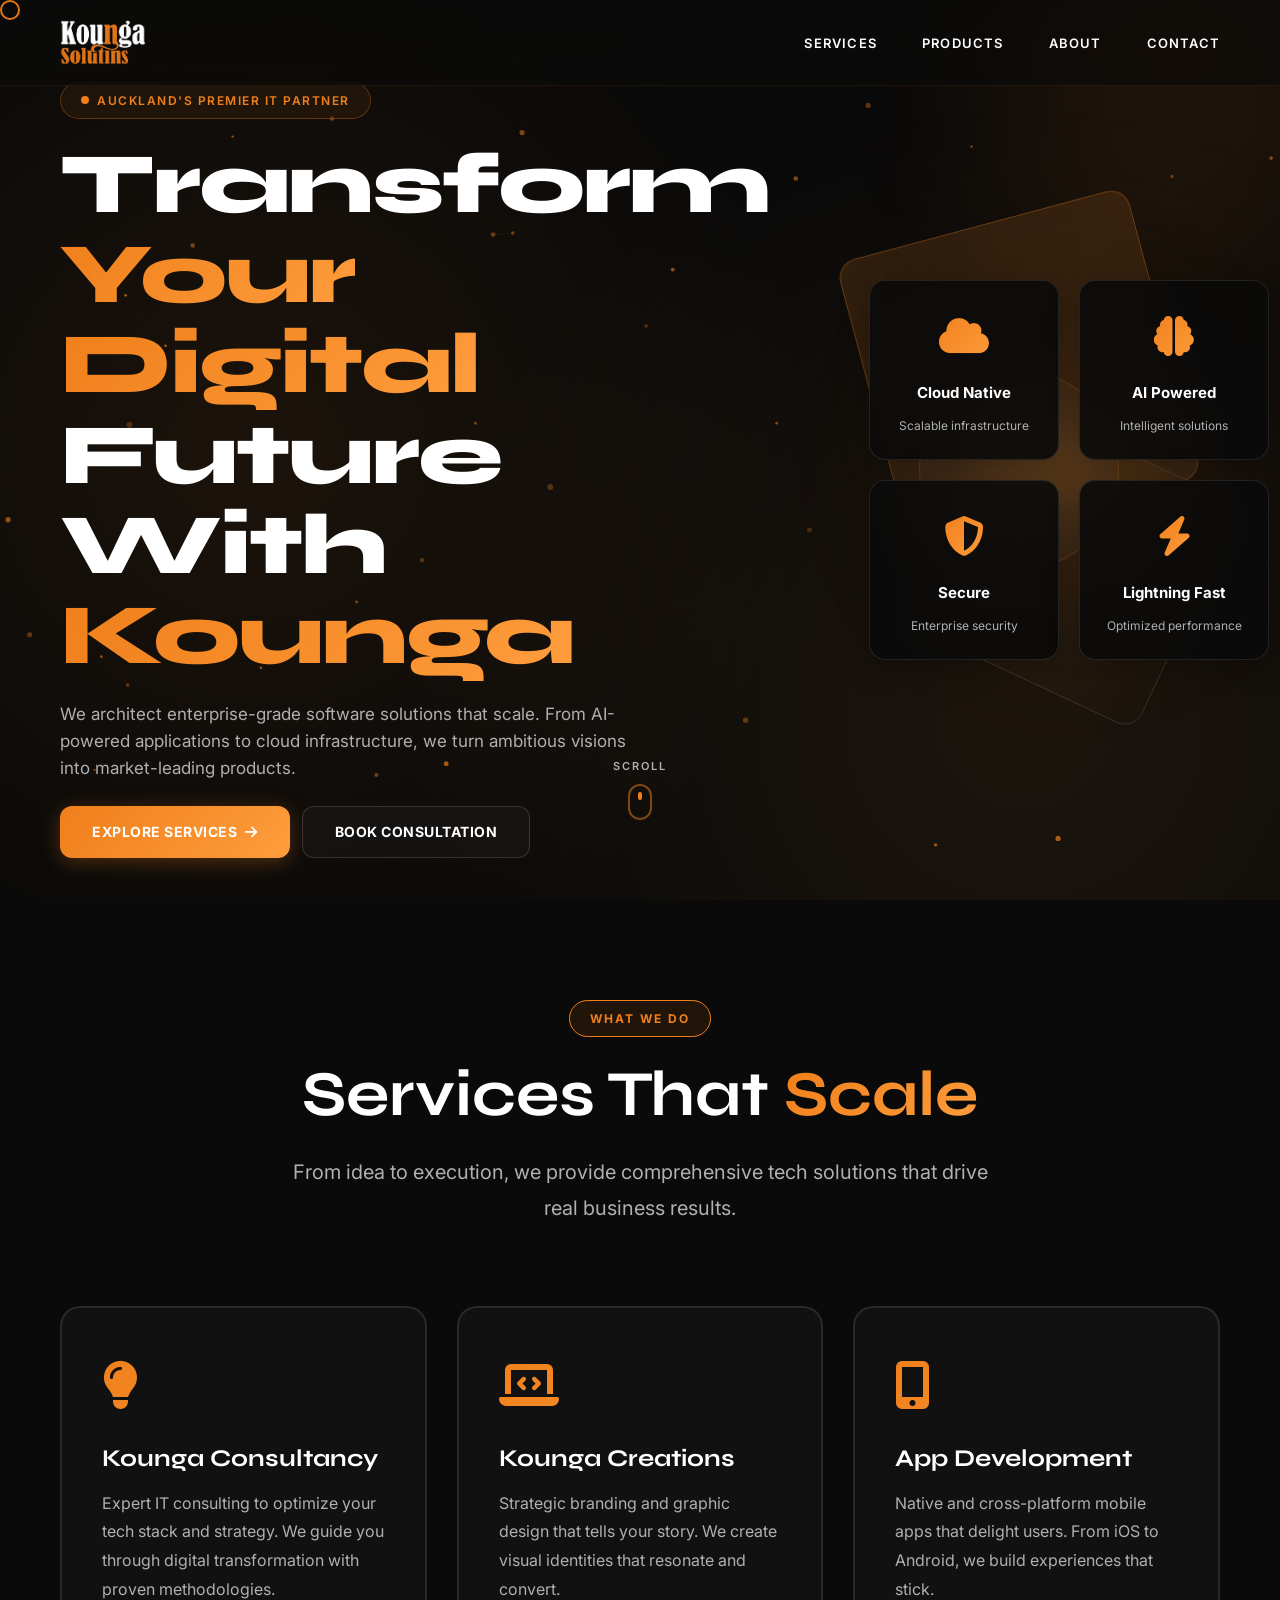
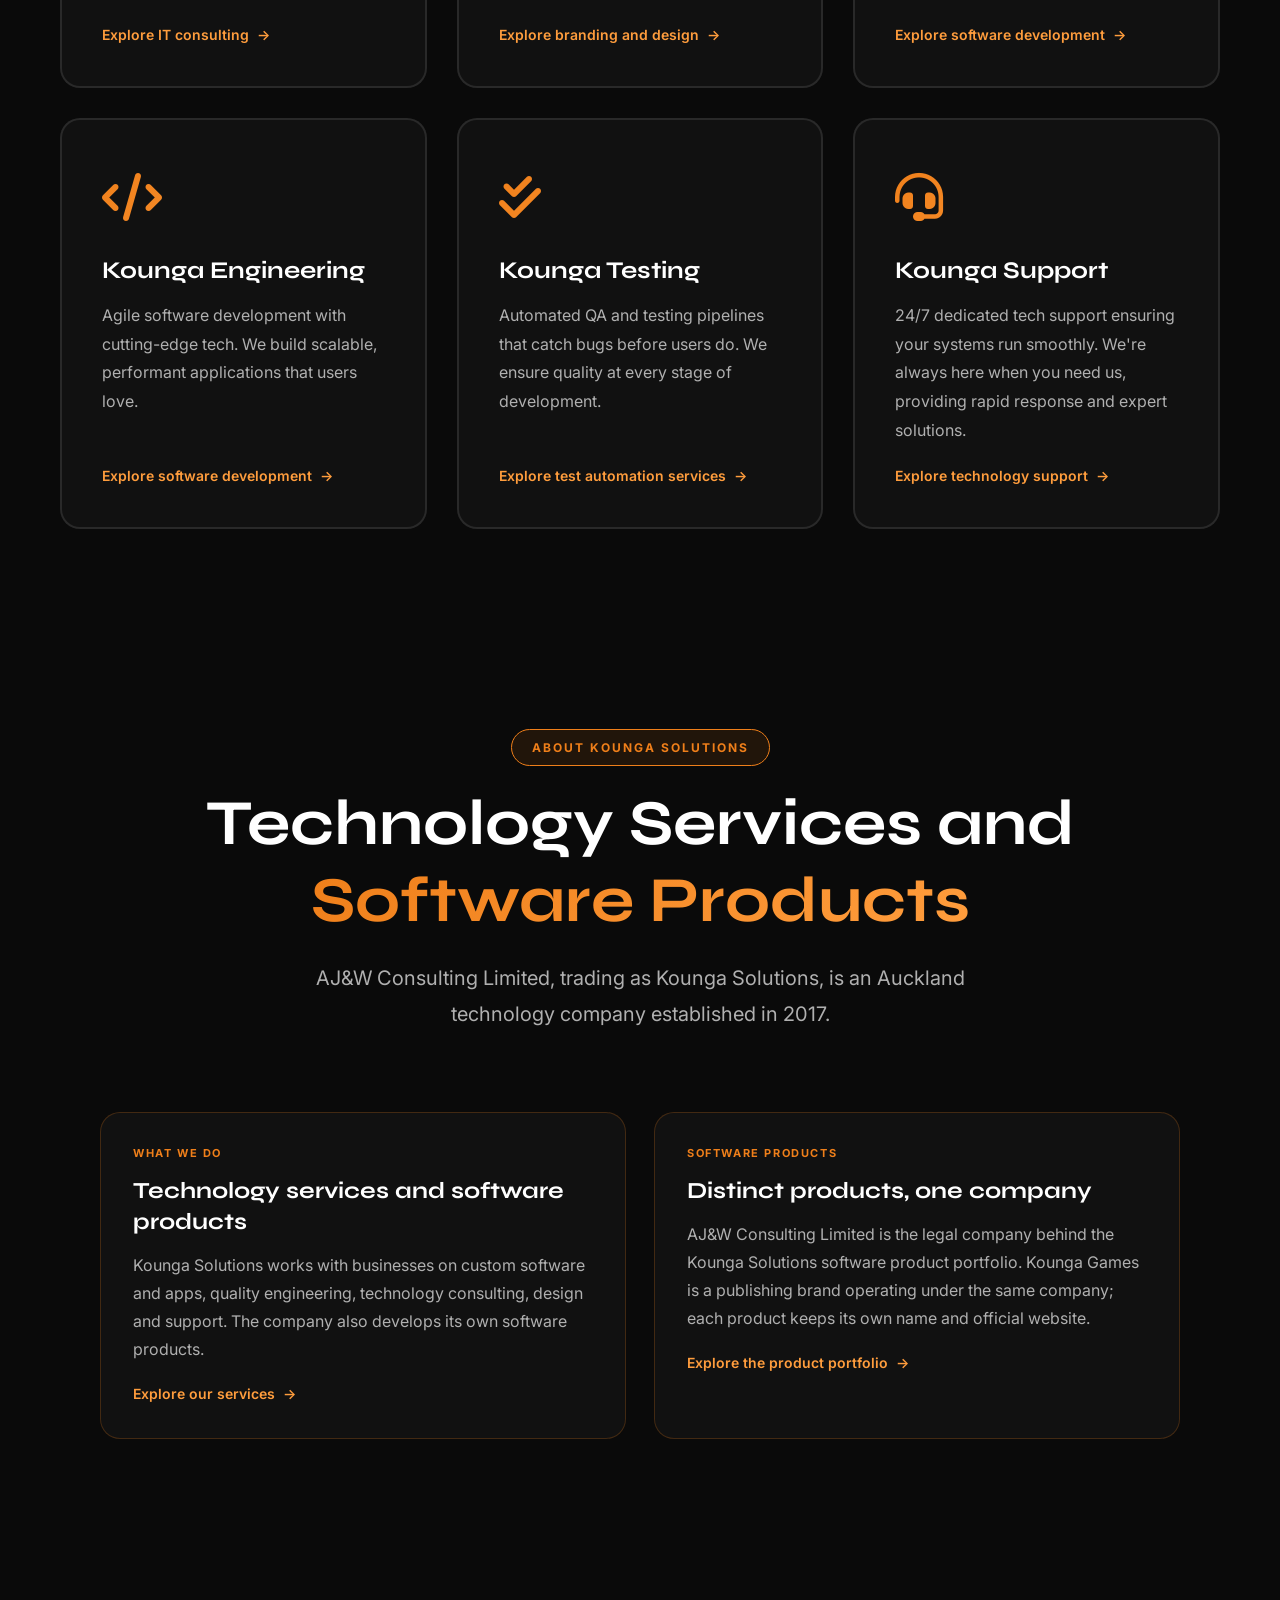
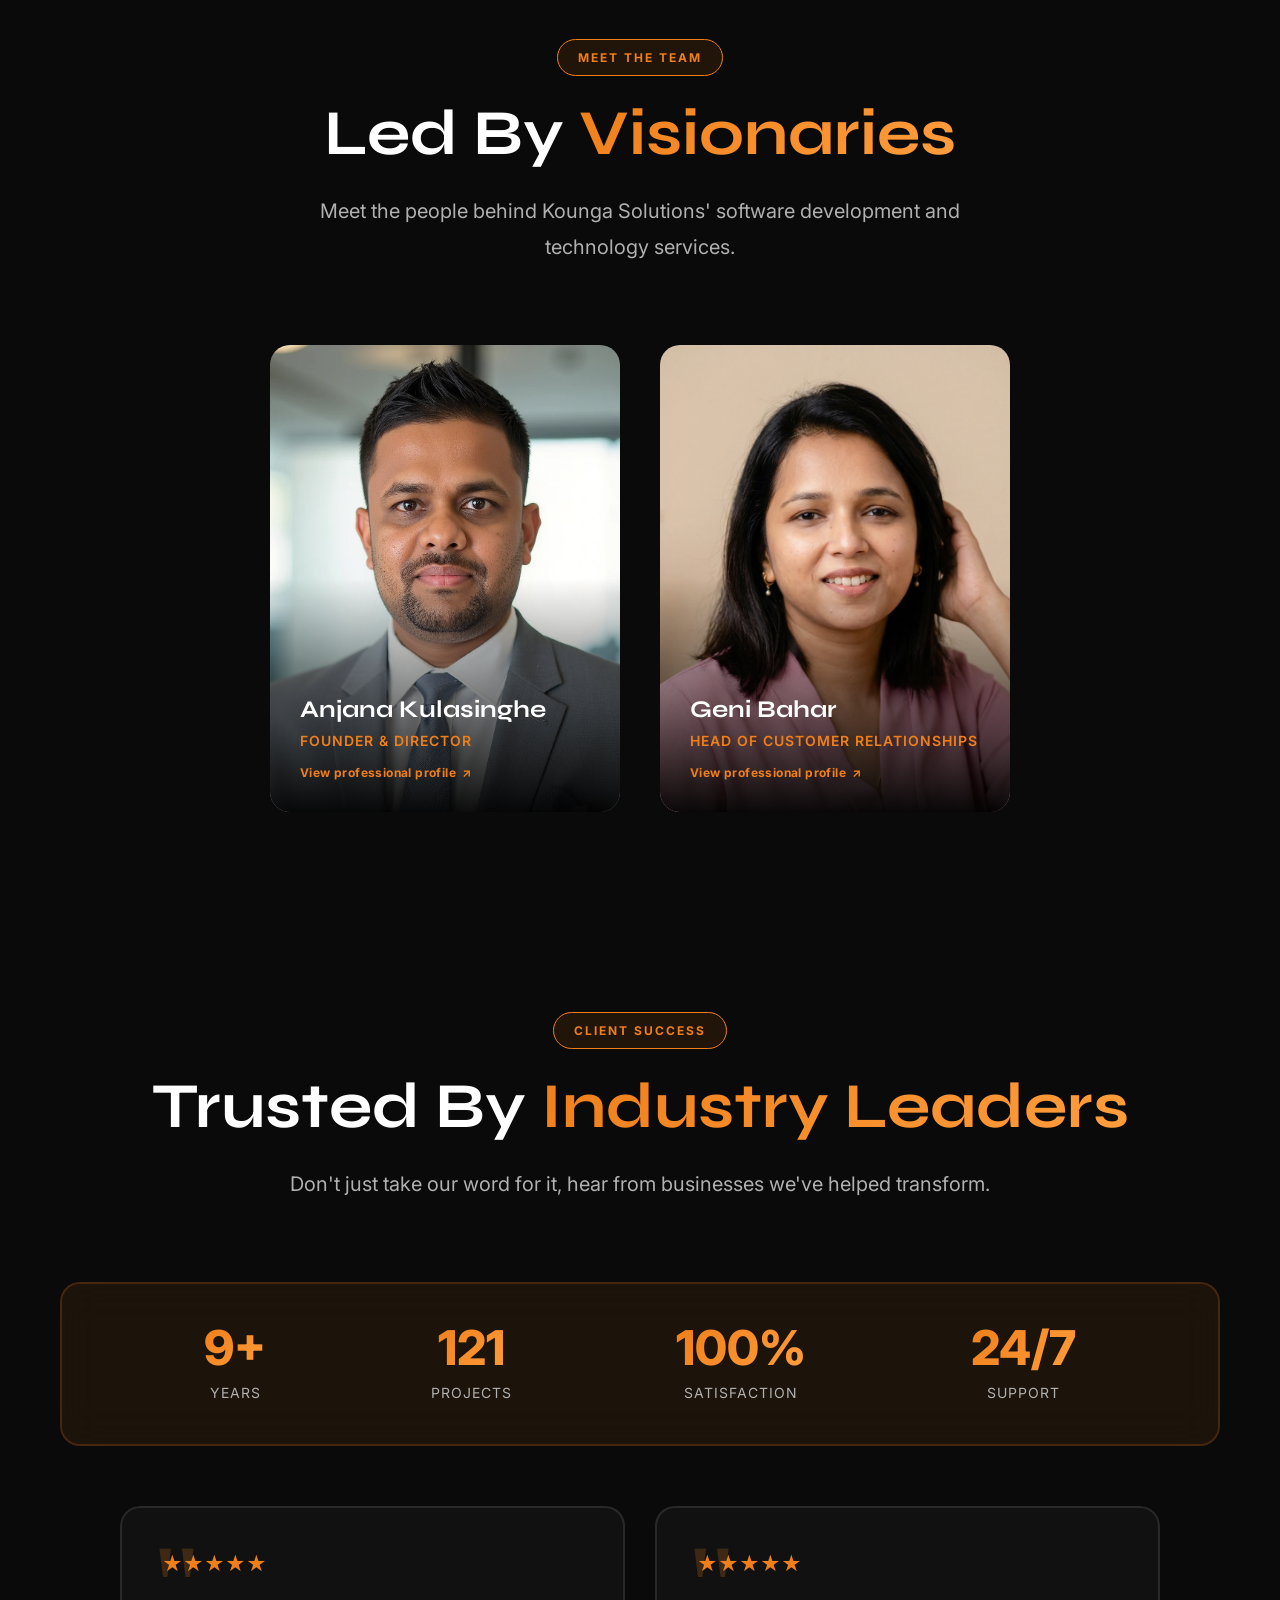
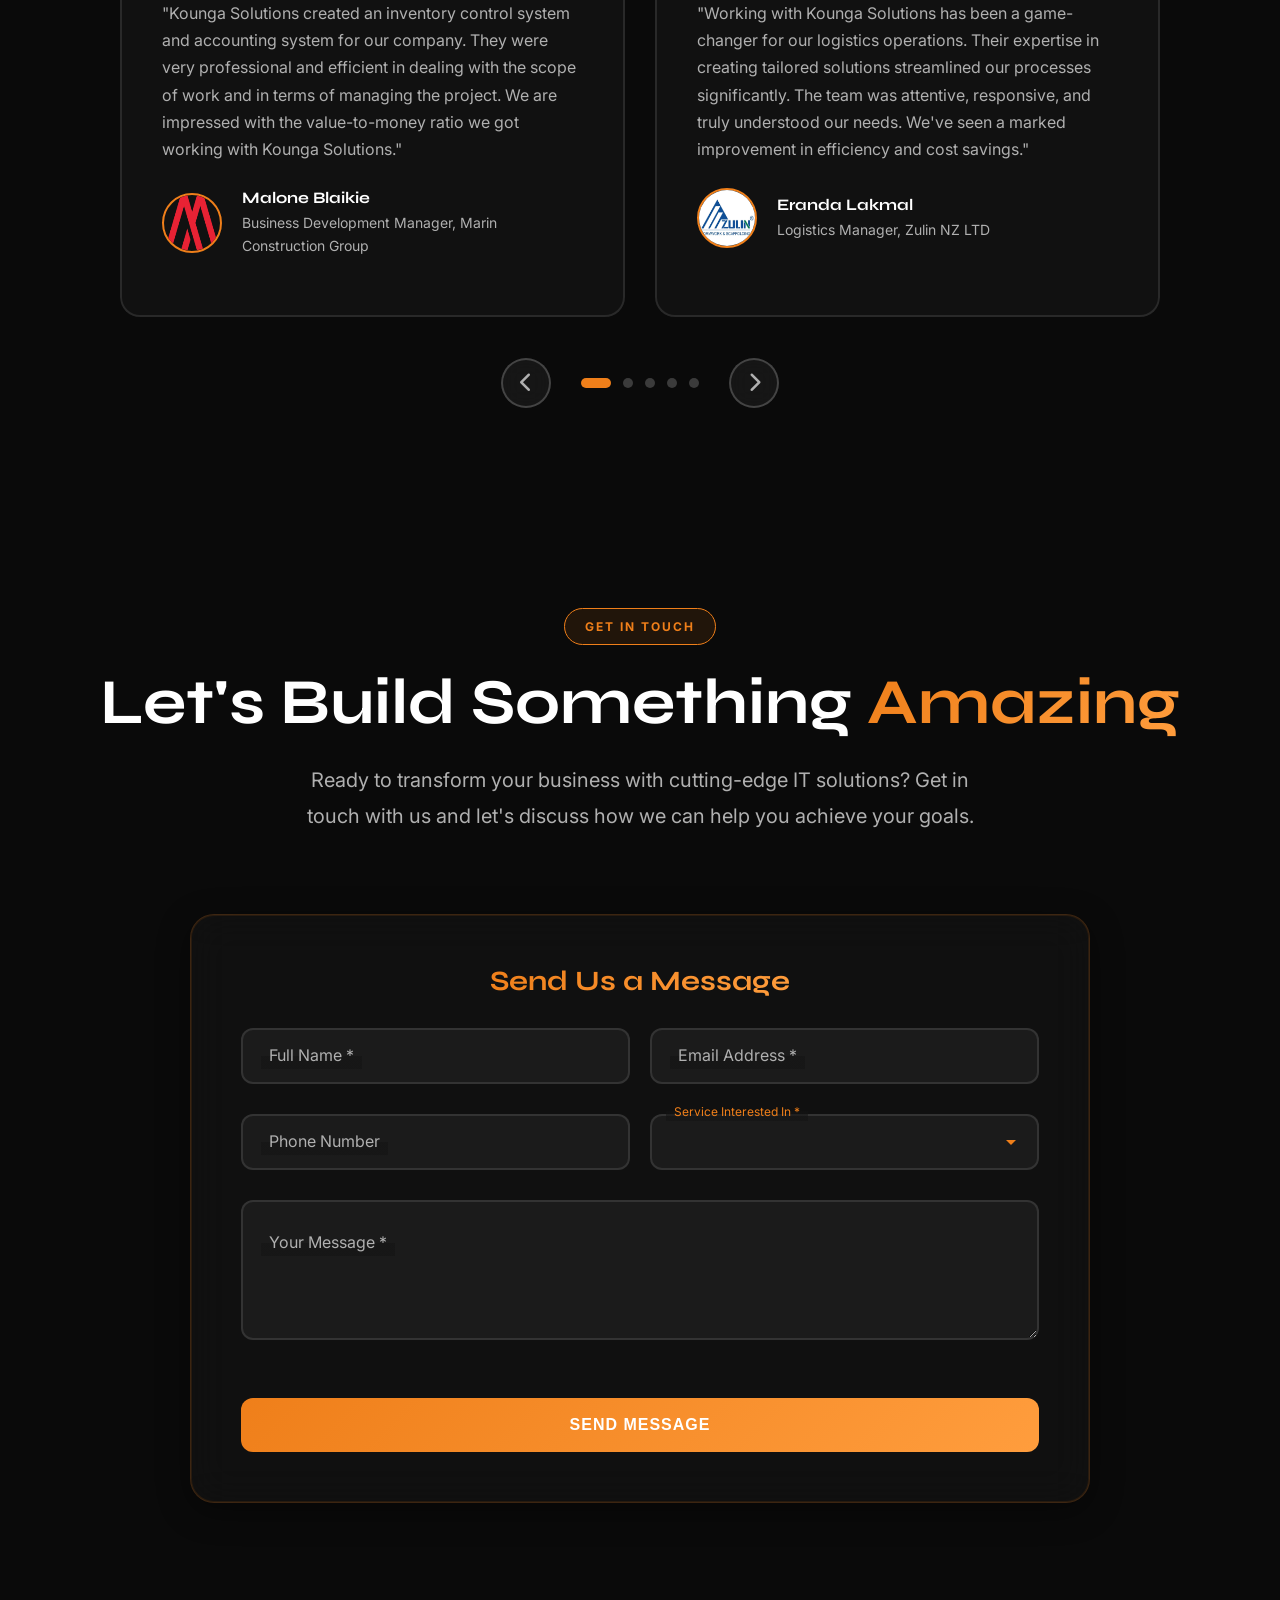
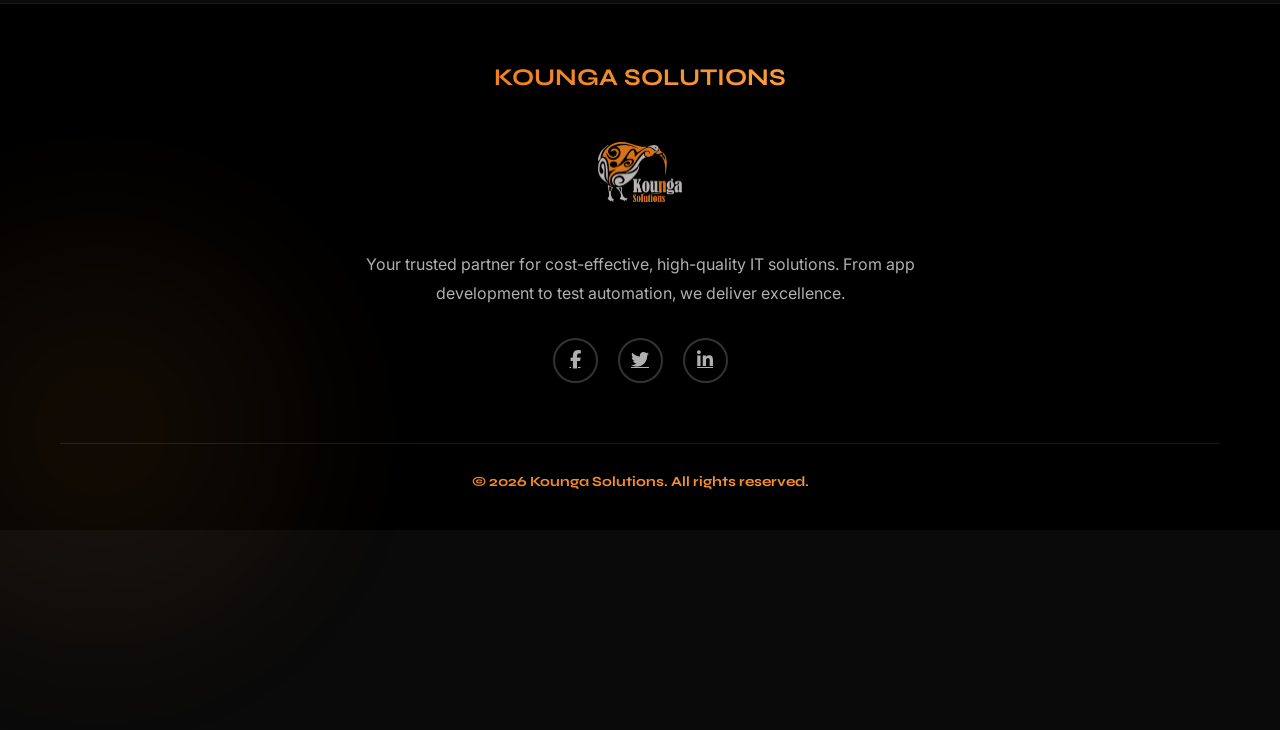
==== commit 7ac841d8: "feat: update team member images to use eager loading and specify dimensions for improved performance" ====
--- a/index.html
+++ b/index.html
@@ -355,7 +355,7 @@
             <a class="team-card" href="https://anjanakulasinghe.com/" target="_blank" rel="noopener noreferrer" aria-label="View Anjana Kulasinghe's professional profile">
                 <picture>
                     <source srcset="assets/images/AnjanaKulasinghe.webp" type="image/webp">
-                    <img src="assets/images/AnjanaKulasinghe.png" alt="Anjana Kulasinghe" loading="lazy" decoding="async">
+                    <img src="assets/images/AnjanaKulasinghe.png" alt="Anjana Kulasinghe" loading="eager" decoding="async" width="1109" height="1259">
                 </picture>
                 <div class="team-overlay">
                     <h3>Anjana Kulasinghe</h3>
@@ -367,7 +367,7 @@
             <a class="team-card" href="https://genibahar.com/" target="_blank" rel="noopener noreferrer" aria-label="View Geni Bahar's professional profile">
                 <picture>
                     <source srcset="assets/images/Geni.webp" type="image/webp">
-                    <img src="assets/images/Geni.png" alt="Geni Bahar" loading="lazy" decoding="async">
+                    <img src="assets/images/Geni.png" alt="Geni Bahar" loading="eager" decoding="async" width="1782" height="2109">
                 </picture>
                 <div class="team-overlay">
                     <h3>Geni Bahar</h3>
--- a/assets/css/style.css
+++ b/assets/css/style.css
@@ -1234,6 +1234,7 @@
 }
 
 .team-card img {
+    display: block;
     width: 100%;
     height: 100%;
     object-fit: cover;
@@ -1243,8 +1244,8 @@
 
 .team-card picture {
     display: block;
-    width: 100%;
-    height: 100%;
+    position: absolute;
+    inset: 0;
 }
 
 .team-card:hover img {
